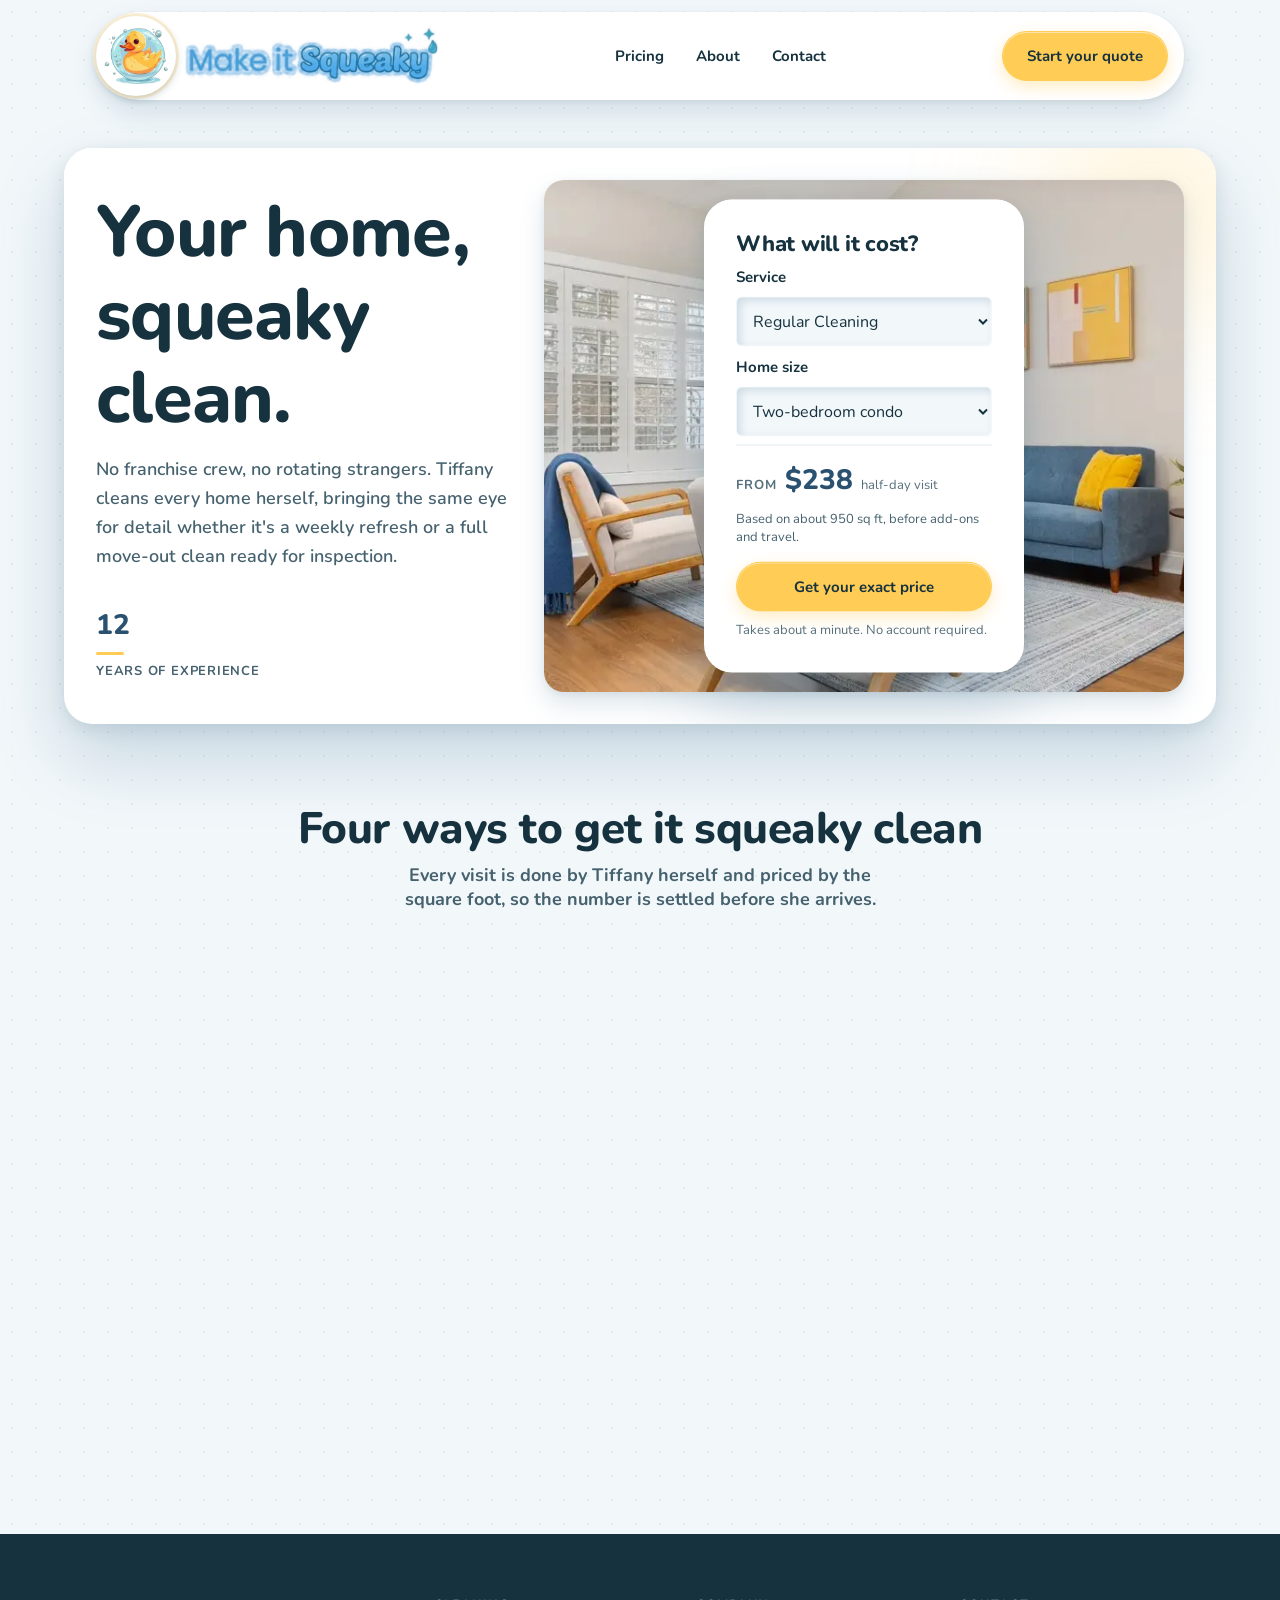
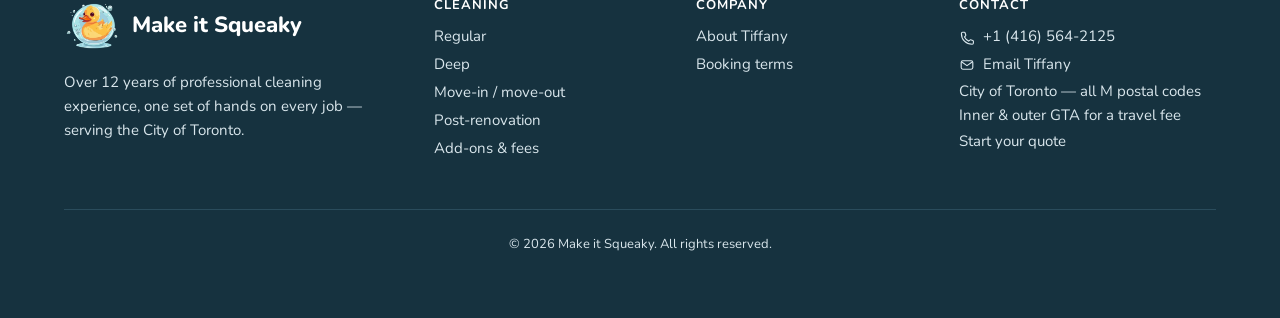
==== index.html @ 4c2d36bf "Publish site update" ====
<!DOCTYPE html>
<html lang="en">
<head>
  <meta charset="UTF-8">
  <meta name="viewport" content="width=device-width, initial-scale=1.0">
  <meta http-equiv="Content-Security-Policy" content="default-src 'none'; img-src 'self'; style-src 'self'; script-src 'self'; font-src 'self'; connect-src 'self'; form-action 'self'; base-uri 'none'">
  <meta name="referrer" content="strict-origin-when-cross-origin">
  <title>Make it Squeaky — Residential Cleaning in Toronto</title>
  <meta name="description" content="Residential cleaning in Toronto with the full rate card published. Tiffany cleans every home herself — regular, deep, move-in/move-out and post-renovation.">
  <link rel="canonical" href="https://makeitsqueaky.com/">
  <meta property="og:type" content="website">
  <meta property="og:site_name" content="Make it Squeaky">
  <meta property="og:title" content="Make it Squeaky — Residential Cleaning in Toronto">
  <meta property="og:description" content="Over a decade of professional cleaning experience. Tiffany cleans every home herself, across the City of Toronto — regular, deep, move-in/move-out, and post-renovation cleans.">
  <meta property="og:url" content="https://makeitsqueaky.com/">
  <meta property="og:image" content="https://makeitsqueaky.com/assets/img/hero.webp">
  <meta property="og:image:width" content="1600">
  <meta property="og:image:height" content="1067">
  <meta property="og:image:alt" content="A bright living room with a wooden armchair beside a shuttered window">
  <meta name="twitter:card" content="summary_large_image">
  <link rel="icon" href="assets/img/duck.webp" type="image/webp">
  <link rel="stylesheet" href="assets/css/site.css">
  <link rel="stylesheet" href="assets/css/mobile.css" media="screen and (max-width: 767px)">
  <!-- Structured data. Every price in here is a published figure and is held
       to the same rule as the visible copy: tests/copy-rules.test.js parses
       this block and fails the build if any number disagrees with
       data/pricing.json. Nothing appears here that the business cannot
       truthfully state — no street address, no opening hours, no ratings, no
       social profiles. An absent field is honest; an invented one is a lie in
       machine-readable form. -->
  <script type="application/ld+json">
  {
    "@context": "https://schema.org",
    "@graph": [
      {
        "@type": "LocalBusiness",
        "@id": "https://makeitsqueaky.com/#business",
        "name": "Make it Squeaky",
        "url": "https://makeitsqueaky.com/",
        "telephone": "+14165642125",
        "email": "tiffanypoerazoff10@gmail.com",
        "image": "https://makeitsqueaky.com/assets/img/hero.webp",
        "logo": "https://makeitsqueaky.com/assets/img/duck.webp",
        "description": "Residential cleaning in Toronto. Tiffany cleans every home herself — no crews, no subcontractors — with the full rate card published: regular, deep, move-in/move-out and post-renovation cleaning priced by square footage.",
        "founder": { "@type": "Person", "name": "Tiffany" },
        "numberOfEmployees": { "@type": "QuantitativeValue", "value": 1 },
        "slogan": "One set of hands on every job.",
        "areaServed": [
          {
            "@type": "City",
            "name": "Toronto",
            "containedInPlace": { "@type": "AdministrativeArea", "name": "Ontario" }
          },
          { "@type": "AdministrativeArea", "name": "Greater Toronto Area" }
        ],
        "currenciesAccepted": "CAD",
        "priceRange": "$180+",
        "makesOffer": [
          {
            "@type": "Offer",
            "itemOffered": { "@type": "Service", "name": "Regular Cleaning", "serviceType": "House cleaning" },
            "priceSpecification": { "@type": "UnitPriceSpecification", "price": 0.25, "priceCurrency": "CAD", "unitCode": "FTK", "unitText": "per square foot" }
          },
          {
            "@type": "Offer",
            "itemOffered": { "@type": "Service", "name": "Deep Cleaning", "serviceType": "House cleaning" },
            "priceSpecification": { "@type": "UnitPriceSpecification", "price": 0.40, "priceCurrency": "CAD", "unitCode": "FTK", "unitText": "per square foot" }
          },
          {
            "@type": "Offer",
            "itemOffered": { "@type": "Service", "name": "Move-In / Move-Out Cleaning", "serviceType": "House cleaning" },
            "priceSpecification": { "@type": "UnitPriceSpecification", "price": 0.65, "priceCurrency": "CAD", "unitCode": "FTK", "unitText": "per square foot" }
          },
          {
            "@type": "Offer",
            "itemOffered": { "@type": "Service", "name": "Post-Renovation Cleaning", "serviceType": "House cleaning" },
            "priceSpecification": { "@type": "UnitPriceSpecification", "price": 0.75, "priceCurrency": "CAD", "unitCode": "FTK", "unitText": "per square foot" }
          }
        ]
      },
      {
        "@type": "WebSite",
        "@id": "https://makeitsqueaky.com/#website",
        "url": "https://makeitsqueaky.com/",
        "name": "Make it Squeaky",
        "publisher": { "@id": "https://makeitsqueaky.com/#business" }
      }
    ]
  }
  </script>
</head>
<body>
  <a class="ms-skip-link" href="#main">Skip to content</a>

  <header class="ms-header">
    <div class="ms-header__inner">
      <a class="ms-logo" href="index.html" aria-label="Make it Squeaky — home">
        <span class="ms-logo__badge">
          <img
            class="ms-logo__mark"
            src="assets/img/duck.webp"
            srcset="assets/img/duck.webp 220w, assets/img/duck@2x.webp 440w"
            sizes="96px"
            width="220" height="220"
            alt="">
        </span>
        <img
          class="ms-logo__word"
          src="assets/img/wordmark.webp"
          srcset="assets/img/wordmark.webp 576w, assets/img/wordmark@2x.webp 1152w"
          sizes="220px"
          width="576" height="136"
          alt="Make it Squeaky">
      </a>

      <nav class="ms-nav" aria-label="Primary">
        <button type="button" class="ms-nav__summary" id="ms-nav-toggle" aria-expanded="false" aria-controls="ms-nav-list" aria-label="Menu">
          <svg width="18" height="14" viewBox="0 0 18 14" fill="none" aria-hidden="true">
            <path d="M1 1H17M1 7H17M1 13H17" stroke="currentColor" stroke-width="2" stroke-linecap="round"/>
          </svg>
          <span class="ms-nav__summary-label">Menu</span>
        </button>
        <ul class="ms-nav__list" id="ms-nav-list">
          <li><a href="pricing.html">Pricing</a></li>
          <li><a href="about.html">About</a></li>
          <li><a href="about.html#contact-heading">Contact</a></li>
        </ul>
      </nav>

      <a class="ms-btn ms-btn--accent ms-header__cta" href="quote.html">
        <span class="ms-header__cta-full">Start your quote</span>
        <span class="ms-header__cta-short">Get a price</span>
      </a>
    </div>
  </header>

  <main id="main">
    <section class="ms-hero" aria-labelledby="hero-heading">
      <div class="ms-container">
        <div class="ms-hero__inner">
          <div class="ms-hero__glow" aria-hidden="true"></div>
          <div class="ms-hero__copy">
            <h1 id="hero-heading" class="ms-hero__heading">Your home, squeaky clean.</h1>
            <p class="ms-hero__lead">
              No franchise crew, no rotating strangers. Tiffany cleans every home herself, bringing
              the same eye for detail whether it's a weekly refresh or a full move-out clean ready
              for inspection.
            </p>

            <div class="ms-stat ms-stat--start ms-hero__stat">
              <span class="ms-stat__num" data-years-since="2014">12</span>
              <span class="ms-stat__label">Years of experience</span>
            </div>
          </div>

          <div class="ms-hero__visual">
            <div class="ms-hero__media">
              <picture>
                <source media="(max-width: 63.9375em)" srcset="assets/img/hero-mobile.webp" width="820" height="547">
                <img
                  class="ms-hero__photo"
                  src="assets/img/hero.webp"
                  alt="A bright living room with a blue sofa, wooden chairs and a sunlit shuttered window"
                  width="1600" height="1067">
              </picture>
            </div>

            <!-- The eyebrow ("Step 1 of 3") and the lead ("we'll walk you
                 straight to a price") are both gone: the card answers the
                 question here rather than describing the journey to the
                 answer. What is left is two choices, the number they produce,
                 and the way to firm it up. -->
            <form class="ms-quote-start" id="quote-start" action="quote.html" method="get" aria-labelledby="quote-start-heading">
              <h2 id="quote-start-heading" class="ms-quote-start__heading">What will it cost?</h2>

              <div class="ms-field">
                <label for="quote-service">Service</label>
                <select id="quote-service" name="service">
                  <option value="regular" selected>Regular Cleaning</option>
                  <option value="deep">Deep Cleaning</option>
                  <option value="moveInOut">Move-In / Move-Out Cleaning</option>
                  <option value="postReno">Post-Renovation Cleaning</option>
                </select>
              </div>

              <div class="ms-field">
                <label for="quote-size">Home size</label>
                <!-- Values are the estimator's own inputs — home type, bedrooms,
                     bathrooms — not square footages typed in here by hand. The
                     sq ft each one implies is derived from data/pricing.json at
                     runtime, so this shortlist cannot quietly disagree with the
                     calculator the button leads to. -->
                <select id="quote-size" name="size">
                  <option value="condo|1|1">One-bedroom condo</option>
                  <option value="condo|2|1" selected>Two-bedroom condo</option>
                  <option value="condo|3|2">Three-bedroom condo</option>
                  <option value="townhouse|3|2">Three-bedroom townhouse</option>
                  <option value="house|3|2">Three-bedroom house</option>
                  <option value="house|4|3">Four-bedroom house</option>
                </select>
              </div>

              <!-- Ships hidden and EMPTY. A price written into the HTML would be
                   correct until the next rate change and wrong silently after
                   it; the only number this card ever shows is one the engine
                   just produced. With JavaScript off the card stays what it has
                   always been — two choices and a button to the calculator. -->
              <div class="ms-quote-start__result" id="quote-start-result" role="status" aria-live="polite" hidden>
                <p class="ms-quote-start__readout">
                  <span class="ms-quote-start__from">From</span>
                  <span class="ms-quote-start__amount" id="quote-start-amount"></span>
                  <span class="ms-quote-start__unit" id="quote-start-unit"></span>
                </p>
                <p class="ms-quote-start__basis" id="quote-start-basis"></p>
              </div>

              <button type="submit" class="ms-btn ms-btn--accent ms-btn--block ms-quote-start__submit">
                Get your exact price
              </button>
              <p class="ms-quote-start__note">Takes about a minute. No account required.</p>
            </form>
          </div>
        </div>
      </div>
    </section>

    <section class="ms-services" id="services" aria-labelledby="services-heading">
      <div class="ms-container">
        <div class="ms-section__head">
          <h2 id="services-heading" class="ms-section-heading">Four ways to get it squeaky clean</h2>
          <p class="ms-section-lead">Every visit is done by Tiffany herself and priced by the square foot, so the number is settled before she arrives.</p>
        </div>

        <div class="ms-service-grid">
          <a class="ms-service-tile" href="pricing.html#regular-heading">
            <p class="ms-card__price"><span class="ms-card__price-amt">$0.25</span><span class="ms-card__price-unit">/ sq ft</span></p>
            <h3 class="ms-card__title">Regular Cleaning</h3>
            <p class="ms-card__desc">Upkeep for a home that is already in good order.</p>
            <ul class="ms-check-list ms-service-tile__list">
              <li><svg viewBox="0 0 20 20" fill="none" aria-hidden="true"><path d="M4 10.5 8 14.5 16 6" stroke="currentColor" stroke-width="2" stroke-linecap="round" stroke-linejoin="round"/></svg>Dusting, vacuuming, floors</li>
              <li><svg viewBox="0 0 20 20" fill="none" aria-hidden="true"><path d="M4 10.5 8 14.5 16 6" stroke="currentColor" stroke-width="2" stroke-linecap="round" stroke-linejoin="round"/></svg>Kitchen counters and appliance fronts</li>
              <li><svg viewBox="0 0 20 20" fill="none" aria-hidden="true"><path d="M4 10.5 8 14.5 16 6" stroke="currentColor" stroke-width="2" stroke-linecap="round" stroke-linejoin="round"/></svg>Bathrooms cleaned and sanitised</li>
              <li><svg viewBox="0 0 20 20" fill="none" aria-hidden="true"><path d="M4 10.5 8 14.5 16 6" stroke="currentColor" stroke-width="2" stroke-linecap="round" stroke-linejoin="round"/></svg>Baseboards, bins, high-touch points</li>
            </ul>
            <span class="ms-service-tile__more">What's included</span>
          </a>

          <a class="ms-service-tile" href="pricing.html#deep-heading">
            <p class="ms-card__price"><span class="ms-card__price-amt">$0.40</span><span class="ms-card__price-unit">/ sq ft</span></p>
            <h3 class="ms-card__title">Deep Cleaning</h3>
            <p class="ms-card__desc">For a home that has not had a professional clean in a while.</p>
            <ul class="ms-check-list ms-service-tile__list">
              <li><svg viewBox="0 0 20 20" fill="none" aria-hidden="true"><path d="M4 10.5 8 14.5 16 6" stroke="currentColor" stroke-width="2" stroke-linecap="round" stroke-linejoin="round"/></svg>Everything in a regular visit</li>
              <li><svg viewBox="0 0 20 20" fill="none" aria-hidden="true"><path d="M4 10.5 8 14.5 16 6" stroke="currentColor" stroke-width="2" stroke-linecap="round" stroke-linejoin="round"/></svg>Soap scum and hard-water buildup</li>
              <li><svg viewBox="0 0 20 20" fill="none" aria-hidden="true"><path d="M4 10.5 8 14.5 16 6" stroke="currentColor" stroke-width="2" stroke-linecap="round" stroke-linejoin="round"/></svg>Cabinet fronts, doors, frames, trim</li>
              <li><svg viewBox="0 0 20 20" fill="none" aria-hidden="true"><path d="M4 10.5 8 14.5 16 6" stroke="currentColor" stroke-width="2" stroke-linecap="round" stroke-linejoin="round"/></svg>Corners and hard-to-reach spots</li>
            </ul>
            <span class="ms-service-tile__more">What's included</span>
          </a>

          <a class="ms-service-tile" href="pricing.html#moveinout-heading">
            <p class="ms-card__price"><span class="ms-card__price-amt">$0.65</span><span class="ms-card__price-unit">/ sq ft</span></p>
            <h3 class="ms-card__title">Move-In / Move-Out Cleaning</h3>
            <p class="ms-card__desc">For an empty place that has to pass inspection.</p>
            <ul class="ms-check-list ms-service-tile__list">
              <li><svg viewBox="0 0 20 20" fill="none" aria-hidden="true"><path d="M4 10.5 8 14.5 16 6" stroke="currentColor" stroke-width="2" stroke-linecap="round" stroke-linejoin="round"/></svg>Everything in a deep clean</li>
              <li><svg viewBox="0 0 20 20" fill="none" aria-hidden="true"><path d="M4 10.5 8 14.5 16 6" stroke="currentColor" stroke-width="2" stroke-linecap="round" stroke-linejoin="round"/></svg>Inside closets, shelves, storage</li>
              <li><svg viewBox="0 0 20 20" fill="none" aria-hidden="true"><path d="M4 10.5 8 14.5 16 6" stroke="currentColor" stroke-width="2" stroke-linecap="round" stroke-linejoin="round"/></svg>Window sills, tracks, light switches</li>
              <li><svg viewBox="0 0 20 20" fill="none" aria-hidden="true"><path d="M4 10.5 8 14.5 16 6" stroke="currentColor" stroke-width="2" stroke-linecap="round" stroke-linejoin="round"/></svg>Final walk-through and touches</li>
            </ul>
            <span class="ms-service-tile__more">What's included</span>
          </a>

          <a class="ms-service-tile" href="pricing.html#postreno-heading">
            <p class="ms-card__price"><span class="ms-card__price-amt">$0.75</span><span class="ms-card__price-unit">/ sq ft</span></p>
            <h3 class="ms-card__title">Post-Renovation Cleaning</h3>
            <p class="ms-card__desc">For the fine dust left behind once the trades have gone.</p>
            <ul class="ms-check-list ms-service-tile__list">
              <li><svg viewBox="0 0 20 20" fill="none" aria-hidden="true"><path d="M4 10.5 8 14.5 16 6" stroke="currentColor" stroke-width="2" stroke-linecap="round" stroke-linejoin="round"/></svg>Walls, trim, doors and frames</li>
              <li><svg viewBox="0 0 20 20" fill="none" aria-hidden="true"><path d="M4 10.5 8 14.5 16 6" stroke="currentColor" stroke-width="2" stroke-linecap="round" stroke-linejoin="round"/></svg>Cabinets and countertops</li>
              <li><svg viewBox="0 0 20 20" fill="none" aria-hidden="true"><path d="M4 10.5 8 14.5 16 6" stroke="currentColor" stroke-width="2" stroke-linecap="round" stroke-linejoin="round"/></svg>Sills, tracks, full vacuum and mop</li>
              <li><svg viewBox="0 0 20 20" fill="none" aria-hidden="true"><path d="M4 10.5 8 14.5 16 6" stroke="currentColor" stroke-width="2" stroke-linecap="round" stroke-linejoin="round"/></svg>Final detail pass</li>
            </ul>
            <span class="ms-service-tile__more">What's included</span>
          </a>
        </div>

        <!-- These two facts are the ones that change a price before anything
             else does, so they stay on the page. Everything else about money
             now lives in one place instead of being sprinkled across pages —
             hence the link rather than a third paragraph of fine print. -->
        <p class="ms-services__note">Minimum job $180 · No travel fee within Toronto · <a href="pricing.html#fees-heading">See add-ons and travel fees</a></p>
      </div>
    </section>
  </main>

  <footer class="ms-footer">
    <div class="ms-container">
      <div class="ms-footer__grid">
        <div class="ms-footer__col ms-footer__col--brand">
          <div class="ms-footer__brand">
            <img src="assets/img/duck.webp" srcset="assets/img/duck.webp 220w, assets/img/duck@2x.webp 440w" sizes="56px" width="220" height="220" alt="">
            <span class="ms-footer__wordmark-text">Make it Squeaky</span>
          </div>
          <p class="ms-footer__tagline">
            Over <span data-years-since="2014">12</span> years of professional cleaning experience, one set of hands on every job —
            serving the City of Toronto.
          </p>
        </div>

        <div class="ms-footer__col">
          <h2>Cleaning</h2>
          <ul>
            <li><a href="pricing.html#regular-heading">Regular</a></li>
            <li><a href="pricing.html#deep-heading">Deep</a></li>
            <li><a href="pricing.html#moveinout-heading">Move-in / move-out</a></li>
            <li><a href="pricing.html#postreno-heading">Post-renovation</a></li>
            <li><a href="pricing.html#fees-heading">Add-ons &amp; fees</a></li>
          </ul>
        </div>

        <div class="ms-footer__col">
          <h2>Company</h2>
          <ul>
            <li><a href="about.html">About Tiffany</a></li>
            <li><a href="pricing.html#terms-heading">Booking terms</a></li>
          </ul>
        </div>

        <div class="ms-footer__col" id="service-area">
          <h2>Contact</h2>
          <ul>
            <li class="ms-footer__icon-row">
              <svg viewBox="0 0 20 20" fill="none" aria-hidden="true"><path d="M3 5.5C3 4.67 3.67 4 4.5 4h2.06c.46 0 .87.3 1.01.74l.9 2.72a1.08 1.08 0 0 1-.28 1.1L6.9 9.9a12 12 0 0 0 5.2 5.2l1.34-1.29a1.08 1.08 0 0 1 1.1-.28l2.72.9c.44.14.74.55.74 1.01v2.06c0 .83-.67 1.5-1.5 1.5C8.6 19 3 13.4 3 5.5Z" stroke="currentColor" stroke-width="1.4" stroke-linejoin="round"/></svg>
              <a href="tel:+14165642125">+1 (416) 564-2125</a>
            </li>
            <li class="ms-footer__icon-row">
              <svg viewBox="0 0 20 20" fill="none" aria-hidden="true"><rect x="2.75" y="4.75" width="14.5" height="10.5" rx="2" stroke="currentColor" stroke-width="1.4"/><path d="m3.5 6.25 6.5 4.5 6.5-4.5" stroke="currentColor" stroke-width="1.4" stroke-linecap="round" stroke-linejoin="round"/></svg>
              <a href="mailto:tiffanypoerazoff10@gmail.com">Email Tiffany</a>
            </li>
            <li>City of Toronto — all M postal codes</li>
            <li>Inner &amp; outer GTA for a travel fee</li>
            <li><a href="quote.html">Start your quote</a></li>
          </ul>
        </div>
      </div>

      <div class="ms-footer__bottom">
        <span>© 2026 Make it Squeaky. All rights reserved.</span>
      </div>
    </div>
  </footer>

  <script type="module" src="assets/js/ui.js"></script>
  <!-- Home page only — the price preview in the hero. ui.js stays site chrome. -->
  <script type="module" src="assets/js/home-estimate.js"></script>
</body>
</html>
---- assets/css/site.css ----
/* ==========================================================================
   Make it Squeaky — design tokens + site shell (header, hero, carousel, footer)
   Zero dependencies. Plain CSS custom properties, prefixed --ms-.

   Structure/interaction ported from callrabbit-website/callrabbit-v2.html
   (tactile-raised/sunken lighting model, floating pill nav, hero-as-raised-
   panel, 3D card carousel, horizontal-scroll-mask) — colour taken from
   NONE of it. Palette below is sampled from Tiffany's own brand artwork,
   see .superpowers/sdd/2026-08-07-make-it-squeaky-phase-1/DESIGN-DIRECTION.md.
   ========================================================================== */

/* -------------------------------------------------------------------------
   Nunito — vendored, not linked.

   Self-hosted from assets/fonts/. Nothing here contacts fonts.googleapis.com
   or fonts.gstatic.com at runtime: no request to Google means no IP address,
   no Referer and no user-agent handed to a third party on every page view,
   and the site keeps its zero-external-requests property (it still works
   offline). One file covers the whole weight axis because Nunito ships as a
   variable font — 39KB for 200 through 1000, against roughly 4x that for
   four static cuts.

   Latin subset ONLY. Google serves about nine subsets per family; for an
   English-language Toronto site the Cyrillic, Greek and Vietnamese cuts are
   bytes the visitor downloads and never renders a glyph from. The
   unicode-range below is Google's own latin range, kept verbatim so that
   anything outside it falls back to system-ui rather than rendering tofu.
   ------------------------------------------------------------------------- */
@font-face {
  font-family: 'Nunito';
  font-style: normal;
  font-weight: 200 1000;
  /* swap, not block: text is readable in the fallback immediately and
     re-renders when the font lands. A cleaner's phone number should never be
     invisible because a font is slow. */
  font-display: swap;
  src: url('../fonts/nunito-latin-var.woff2') format('woff2');
  unicode-range: U+0000-00FF, U+0131, U+0152-0153, U+02BB-02BC, U+02C6, U+02DA, U+02DC, U+0304, U+0308, U+0329, U+2000-206F, U+20AC, U+2122, U+2191, U+2193, U+2212, U+2215, U+FEFF, U+FFFD;
}

/* -------------------------------------------------------------------------
   Tokens
   ------------------------------------------------------------------------- */
:root {
  /* Color — sampled from assets/img/duck@2x.webp and the wordmark source.
     Gold is the ONLY accent (one click-colour, not two competing ones).
     Blue is structural/typographic, never a second CTA colour. */
  --ms-color-gold: #FFCC56;         /* duck body — the one accent, background only */
  --ms-color-gold-hover: #F0BB3A;   /* pressed/hover gold, still 6.45:1 vs ink */
  --ms-color-gold-tint: #FFF3D6;    /* faint gold wash for badges/number chips */
  --ms-color-gold-ink: #16323F;     /* text ON gold — never white on gold */

  --ms-color-blue: #3C6F92;         /* wordmark blue — 5.41:1 on white */
  --ms-color-blue-dark: #2A5170;    /* 8.37:1 on white — link/heading hover */
  --ms-color-cyan: #8FD8F5;         /* wordmark cyan — DECORATIVE ONLY, 1.58:1, never text */
  --ms-color-bubble: #8AADB3;       /* duck's bubble — decorative only */

  --ms-color-surface: #FFFFFF;      /* cards, nav pill, hero panel */
  --ms-color-surface-base: #F2F7FA; /* page background */

  --ms-color-ink: #16323F;          /* body text — 13.44:1 on white */
  --ms-color-ink-soft: #46626F;     /* secondary text — 6.49:1 on white */
  /* Was #7C97A3, which measured 3.08:1 on white — a WCAG AA failure, and it
     was carrying the "/ sq ft" beside every rate on three pages, the quote
     form's reassurance line, and the photo placeholder. The old comment
     called it "decorative-adjacent, not body copy" while all five of its
     uses were text, so the value was wrong for the role rather than the role
     being wrong. Darkened until it clears AA on BOTH surfaces it actually
     lands on: 5.31:1 on white, 4.92:1 on the page background. */
  --ms-color-ink-faint: #566F7C;    /* tertiary/meta text — AA on white and on surface-base */

  --ms-color-border: #E1EAEF;
  --ms-color-border-strong: #C9D9E1;

  /* Footer / dark surface — Ink itself doubles as the dark surface, so the
     footer's dark tone matches the body-text ink exactly rather than being
     a fourth unrelated colour. Wordmark image is NEVER placed here (residual
     halo, light-surfaces-only) — duck mark + live text instead. */
  --ms-color-footer-bg: #16323F;
  --ms-color-footer-ink: #FFFFFF;       /* 13.44:1 on footer-bg */
  --ms-color-footer-ink-soft: #D9E6EC;  /* 10.55:1 on footer-bg */
  --ms-color-footer-border: #2A4C5C;

  --ms-color-focus: var(--ms-color-blue-dark);

  /* Type — rounded/humanist warmth, not Inter, not a serif. Graceful-
     enhancement stack: if the visitor has a rounded system font installed
     it's used, otherwise it falls straight through to system-ui. No font
     files are fetched — nothing to vendor, nothing to leak to a CDN. */
  /* One family for both roles. The design was always drawn against a rounded
     humanist face — the old stack just hoped the visitor happened to have
     one installed and fell through to system-ui (Segoe UI on Windows,
     Roboto on Android) when they did not, which is why small copy looked
     thin and generic on most machines. Nunito is vendored above, so every
     visitor now gets the face the design assumes. */
  --ms-font-display: 'Nunito', 'SF Pro Rounded', 'Segoe UI Rounded', system-ui,
    -apple-system, 'Segoe UI', Roboto, sans-serif;
  --ms-font-body: 'Nunito', system-ui, -apple-system, 'Segoe UI', Roboto, 'Helvetica Neue', Arial, sans-serif;

  --ms-text-xs: 0.8125rem;   /* 13px */
  --ms-text-sm: 0.9375rem;   /* 15px */
  --ms-text-base: 1rem;      /* 16px */
  --ms-text-md: 1.125rem;    /* 18px */
  --ms-text-lg: 1.375rem;    /* 22px */
  --ms-text-xl: 1.75rem;     /* 28px */
  --ms-text-2xl: clamp(2.25rem, 1.95rem + 1.2vw, 2.75rem); /* section heading, 36–44px */
  --ms-text-3xl: clamp(2.5rem, 2.05rem + 1.9vw, 3.5rem); /* section-scale headings, 40–56px */
  --ms-text-4xl: clamp(2.75rem, 2.15rem + 3vw, 4.5rem); /* hero headline only — short copy needs to command the panel, 44–72px */

  --ms-leading-tight: 1.15;
  --ms-leading-snug: 1.35;
  --ms-leading-normal: 1.6;

  /* Spacing — 4px base scale */
  --ms-space-1: 0.25rem;
  --ms-space-2: 0.5rem;
  --ms-space-3: 0.75rem;
  --ms-space-4: 1rem;
  --ms-space-5: 1.5rem;
  --ms-space-6: 2rem;
  --ms-space-7: 3rem;
  --ms-space-8: 4rem;
  --ms-space-9: 6rem;

  /* Vertical rhythm — ONE scale, named by relationship instead of raw size,
     so the site says on paper what it should say on screen: related things
     sit closer together than unrelated things. Every value below is an
     alias onto the --ms-space-* scale (no new numbers) — section rules
     reference these names instead of picking a --ms-space-N ad hoc, so the
     relationship is legible at the call site and audit-able in one place. */
  --ms-rhythm-micro: var(--ms-space-2);   /* inside one component — icon to its label */
  --ms-rhythm-tight: var(--ms-space-4);   /* directly related lines — heading to its lead */
  --ms-rhythm-related: var(--ms-space-6); /* a section head to the content it introduces */
  --ms-rhythm-open: var(--ms-space-6);    /* hero panel to the first section — still one "opening", not a new topic */
  --ms-rhythm-section: var(--ms-space-8); /* one page section to the next — a genuinely new topic */

  /* Radius */
  --ms-radius-sm: 0.375rem;
  --ms-radius-md: 0.75rem;
  --ms-radius-lg: 1.25rem;
  --ms-radius-xl: 1.75rem;
  --ms-radius-pill: 999px;

  /* Tactile lighting model — Call Rabbit's raised/sunken system, inverted
     for a light palette: raised = white surface + soft blue-tinted drop
     shadow + a bright inner top edge (simulates light catching the top of
     a lifted card). Sunken = soft inset shadow into the page's base blue-grey. */
  --ms-shadow-raised-sm: 0 12px 26px rgba(60, 111, 146, 0.18), 0 2px 6px rgba(22, 50, 63, 0.07), inset 0 1px 0 rgba(255, 255, 255, 0.95);
  --ms-shadow-raised-md: 0 22px 44px rgba(60, 111, 146, 0.22), 0 4px 12px rgba(22, 50, 63, 0.09), inset 0 1px 0 rgba(255, 255, 255, 0.95);
  --ms-shadow-raised-lg: 0 34px 70px rgba(60, 111, 146, 0.24), 0 6px 18px rgba(22, 50, 63, 0.1), inset 0 1px 0 rgba(255, 255, 255, 0.95);
  --ms-shadow-sunken: inset 3px 3px 9px rgba(60, 111, 146, 0.2), inset -1px -1px 0 rgba(255, 255, 255, 0.75);

  /* Motion — calm cubic-bezier, no bounce/overshoot */
  --ms-ease: cubic-bezier(0.4, 0, 0.2, 1);
  /* A second curve, because one curve was doing two different jobs.
     --ms-ease above is symmetric (ease-in-out) and correct for the 150-220ms
     state changes it was written for: a hover starts and ends under the
     pointer, so easing in at both ends feels right.
     An arrival is not a state change. Something settling onto the page should
     be moving fastest at the moment it appears and decelerate into place; the
     symmetric curve instead spends the first ~150ms of a 620ms reveal barely
     moving, which reads as hesitation and makes the whole animation feel
     slower than it is. This is an exponential ease-out — nearly all the
     distance is covered early, then it eases to a long, soft stop. */
  --ms-ease-entrance: cubic-bezier(0.16, 1, 0.3, 1);
  --ms-duration-fast: 150ms;
  --ms-duration-base: 220ms;

  --ms-container-width: 75rem; /* 1200px */
}

@media (prefers-reduced-motion: reduce) {
  :root {
    --ms-duration-fast: 0ms;
    --ms-duration-base: 0ms;
  }
}

/* -------------------------------------------------------------------------
   Browser surfaces.

   The parts nobody draws still carry the design. Text selection, the caret,
   the scrollbar, underline offsets and the numerals in a price column all
   ship with browser defaults that belong to no design system — a Windows
   visitor was getting a stock #0078D7 selection highlight across a gold and
   blue-grey page. Theming them is the cheapest signal that a page was built
   rather than assembled, and it is the pass that gets skipped.
   ------------------------------------------------------------------------- */

/* Selection: gold tint with ink on top, not the OS blue. Two rules, not one
   with a comma — a selector list containing an unsupported pseudo-element is
   dropped whole by some engines, taking the supported half with it. */
::selection { background: var(--ms-color-gold); color: var(--ms-color-gold-ink); }
::-moz-selection { background: var(--ms-color-gold); color: var(--ms-color-gold-ink); }

/* Tells the UA to render form controls, scrollbars and the caret against a
   light palette. Without it a visitor in OS dark mode can get dark-chrome
   select menus and spinners inside white cards. */
:root { color-scheme: light; }

html {
  /* Standard property first, WebKit fallback below for older Safari. */
  scrollbar-color: var(--ms-color-border-strong) var(--ms-color-surface-base);
  scrollbar-width: thin;
}
::-webkit-scrollbar { width: 12px; height: 12px; }
::-webkit-scrollbar-track { background: var(--ms-color-surface-base); }
::-webkit-scrollbar-thumb {
  background: var(--ms-color-border-strong);
  border-radius: var(--ms-radius-pill);
  /* Inset the thumb with a track-coloured border so it reads as a lozenge
     rather than a full-bleed bar. */
  border: 3px solid var(--ms-color-surface-base);
}
::-webkit-scrollbar-thumb:hover { background: var(--ms-color-ink-faint); }

/* The caret is brand-coloured everywhere text is entered. */
input, textarea, select { caret-color: var(--ms-color-blue-dark); }

/* Underlines sit off the baseline instead of striking through descenders. */
a { text-underline-offset: 0.18em; text-decoration-thickness: 0.08em; }

/* Prices and money columns align digit-over-digit. Nunito's default figures
   are proportional, so "$0.25" and "$0.40" were sitting at different widths
   in a four-card row and in the quote table. */
.ms-card__price, .ms-table td, .ms-quote-total-row, .ms-addon-row__price, .ms-stat__num,
.ms-quote-start__amount {
  font-variant-numeric: tabular-nums;
  font-feature-settings: 'tnum' 1;
}

*, *::before, *::after { box-sizing: border-box; }
html {
  -webkit-text-size-adjust: 100%;
  scroll-behavior: smooth;
  /* Was added to contain the 3D carousel's deliberate horizontal bleed. That
     carousel is gone (see assets/js/ui.js), so the comment that used to sit
     here described a component the site no longer has.

     Kept anyway, as a guard rather than a fix: measured across all eight
     pages on both engines it now changes nothing (0px of horizontal overflow
     with it, without it, and with overflow-x:clip), so it costs nothing and
     still catches the next element that decides to be wider than the page.
     If it ever needs to do real work again, prefer `clip` — `hidden` makes
     the element a scroll container, which is how a page acquires a second
     scrolling box and breaks position:sticky inside it. */
  overflow-x: hidden;
}

body {
  margin: 0;
  /* NOT overflow-x:hidden here (the html rule above already clips the
     carousel bleed at the document level) — setting it on BOTH html and
     body turns body into a second, non-viewport scroll container, and any
     `position: sticky` descendant (the quote-page estimate card) computes
     its stuck offset against that inner container instead of the real
     viewport, so it silently never sticks. One clipping ancestor is enough;
     two breaks sticky. */
  font-family: var(--ms-font-body);
  font-size: var(--ms-text-base);
  line-height: var(--ms-leading-normal);
  color: var(--ms-color-ink);
  background-color: var(--ms-color-surface-base);
  /* dot-grid texture — dark-on-light inversion of Call Rabbit's
     rgba(255,255,255,.03) at 24px; kept very low opacity so it reads as
     paper texture, never as clutter under the raised white surfaces. */
  background-image: radial-gradient(circle, rgba(22, 50, 63, 0.06) 1px, transparent 1px);
  background-size: 24px 24px;
  /* Clears the fixed floating pill nav. The duck badge is the tallest thing
     in that pill at every breakpoint from 40em up, so this offset has to
     track the badge size, not a fixed guess — see the steps below, which
     were derived as (top offset 12px + badge + 2x pill padding + a real
     gap), not picked by eye. Get this wrong and the first heading on every
     page slides under the nav. */
  padding-top: 6rem;
  /* Sticky footer. On a short page (404, contact) the document ended before
     the viewport did, leaving a band of page background BELOW the dark
     footer — which reads as the footer having floated loose rather than
     ended the page. The only in-flow children of <body> are <main> and
     <footer>: the skip link and the header are position:fixed, and <script>
     is display:none, so none of them become flex items. box-sizing is
     border-box globally (line 129), so min-height includes the padding-top
     above rather than adding a scrollbar's worth of overflow to it. */
  min-height: 100vh;
  display: flex;
  flex-direction: column;
}

main { flex: 1 0 auto; }
.ms-footer { flex: none; }

img { max-width: 100%; display: block; }

h1, h2, h3 {
  font-family: var(--ms-font-display);
  line-height: var(--ms-leading-tight);
  margin: 0;
  font-weight: 800;
  letter-spacing: -0.01em;
}

p { margin: 0; }

a { color: var(--ms-color-blue); }
a:hover { color: var(--ms-color-blue-dark); }

ul { margin: 0; padding: 0; list-style: none; }

button { font: inherit; }

:focus-visible {
  outline: 3px solid var(--ms-color-focus);
  outline-offset: 2px;
  border-radius: var(--ms-radius-sm);
}

.ms-skip-link {
  position: fixed;
  left: var(--ms-space-3);
  top: -3rem;
  background: var(--ms-color-ink);
  color: #fff;
  padding: var(--ms-space-2) var(--ms-space-4);
  border-radius: var(--ms-radius-sm);
  z-index: 200;
  transition: top var(--ms-duration-fast) var(--ms-ease);
}
.ms-skip-link:focus { top: var(--ms-space-3); }

/* Available to assistive technology, invisible on screen. Used for the
   debounced price announcement on the quote page. */
.ms-visually-hidden {
  position: absolute;
  width: 1px;
  height: 1px;
  margin: -1px;
  padding: 0;
  overflow: hidden;
  clip: rect(0 0 0 0);
  clip-path: inset(50%);
  white-space: nowrap;
  border: 0;
}

.ms-container {
  width: 100%;
  max-width: var(--ms-container-width);
  margin-inline: auto;
  padding-inline: var(--ms-space-5);
}

.ms-section-heading {
  font-size: var(--ms-text-2xl);
  text-align: center;
  color: var(--ms-color-ink);
  margin-bottom: var(--ms-space-2);
  /* Even line lengths instead of a long first line and one orphaned word.
     Only the hero heading had this; every other heading was left to the
     browser's greedy line-breaker. Degrades to normal wrapping where
     unsupported, so there is nothing to guard. */
  text-wrap: balance;
}

/* The same fix, one level down. That earlier pass balanced every HEADING and
   stopped there, so the leads directly beneath them kept producing the exact
   orphan it was written to remove — the About lead ended on "job." alone and
   the Pricing lead on "furnishings." alone, both centred under a balanced
   title, which is where a single trailing word is most obvious.

   Two values, chosen per role rather than applied blanket:

   `balance` equalises line lengths across the whole block, which is right for
   a short centred lead of one to three lines and is what the headings use.
   Browsers stop applying it past a handful of lines, so it is wasted on
   anything longer.

   `pretty` leaves the line-breaking alone and only protects the LAST line,
   which is what longer left-aligned body copy actually needs — balancing a
   four-line paragraph fights the ragged edge instead of fixing the widow. */
.ms-page-head__lead,
.ms-section-lead,
.ms-cta-band__lead {
  text-wrap: balance;
}

.ms-hero__lead,
.ms-service-panel__lead {
  text-wrap: pretty;
}

/* Weight 600, not 400. Nunito's regular is a light-feeling face at 18px and
   the client's note was that this line reads weak — it is the sentence that
   explains the section directly under a very heavy 800 heading, so at 400 it
   was falling into the gap between "heading" and "body" instead of sitting
   confidently between them. Ink-soft is kept: darkening it as well would
   make it compete with the heading rather than support it. */
.ms-section-lead {
  text-align: center;
  color: var(--ms-color-ink-soft);
  max-width: 34rem;
  margin-inline: auto;
  font-size: var(--ms-text-md);
  font-weight: 700;
  line-height: var(--ms-leading-snug);
}

/* -------------------------------------------------------------------------
   Buttons — gold is the ONLY accent/click colour on the whole site
   ------------------------------------------------------------------------- */
.ms-btn {
  display: inline-flex;
  align-items: center;
  justify-content: center;
  gap: var(--ms-space-2);
  font-family: var(--ms-font-body);
  font-size: var(--ms-text-sm);
  font-weight: 700;
  text-decoration: none;
  cursor: pointer;
  border: 1px solid transparent;
  border-radius: var(--ms-radius-pill);
  padding: var(--ms-space-3) var(--ms-space-5);
  transition: background-color var(--ms-duration-base) var(--ms-ease),
              box-shadow var(--ms-duration-base) var(--ms-ease),
              transform var(--ms-duration-base) var(--ms-ease);
  min-height: 44px;
}

.ms-btn--accent {
  background: var(--ms-color-gold);
  color: var(--ms-color-gold-ink); /* dark text on gold — WCAG AA, never white on gold */
  box-shadow: 0 6px 16px rgba(255, 204, 86, 0.35), inset 0 1px 0 rgba(255, 255, 255, 0.5);
}
.ms-btn--accent:hover { background: var(--ms-color-gold-hover); transform: translateY(-1px); }
.ms-btn--accent:active { transform: translateY(0); }

.ms-btn--ghost {
  background: transparent;
  color: var(--ms-color-ink);
  border-color: var(--ms-color-border-strong);
}
.ms-btn--ghost:hover { border-color: var(--ms-color-blue); color: var(--ms-color-blue-dark); }

.ms-btn--block { width: 100%; }

/* -------------------------------------------------------------------------
   Header — floating pill nav (raised, not a flat full-width bar)
   ------------------------------------------------------------------------- */
.ms-header {
  position: fixed;
  top: var(--ms-space-3);
  left: 0;
  right: 0;
  z-index: 50;
  display: flex;
  justify-content: center;
  padding-inline: var(--ms-space-3);
  pointer-events: none; /* only the pill itself is interactive */
}

.ms-header__inner {
  pointer-events: auto;
  width: 100%;
  max-width: 68rem;
  background: var(--ms-color-surface);
  border-radius: var(--ms-radius-pill);
  box-shadow: var(--ms-shadow-raised-sm);
  display: grid;
  /* minmax(0, 1fr) on the nav column — a bare `1fr` still carries the
     grid default min-width:auto floor, and so did `auto` on the logo
     column here before .ms-logo/.ms-logo__badge/.ms-logo__word picked up
     flex: none below. Two different bugs, same family: an auto/1fr grid
     track silently shrinks a child below its content's natural size
     instead of visibly overflowing, and depending on what the child is
     that reads as either a squished image or an overlapping sibling. */
  grid-template-columns: auto minmax(0, 1fr) auto;
  align-items: center;
  gap: var(--ms-space-1);
  padding: var(--ms-space-2) var(--ms-space-2);
}

@media (min-width: 22.5em) {
  .ms-header__inner { gap: var(--ms-space-2); padding: var(--ms-space-2) var(--ms-space-3); }
}

@media (min-width: 48em) {
  /* No jump at the old 26.5625em step on purpose — .ms-nav__summary-label
     used to appear there (real "Menu" text next to the hamburger), which
     together with a padding bump ate ~40px right when the wordmark also
     wanted more room, and the two collided from ~425px clear through
     ~600px. The label is icon-only now (aria-label carries "Menu" for
     assistive tech) for the whole width range the hamburger is visible,
     so chrome only grows once there's real headroom, at tablet. */
  .ms-header__inner { gap: var(--ms-space-3); padding: var(--ms-space-2) var(--ms-space-4); }
}

/* Vertical padding drops to space-1 at desktop. The badge, not the padding,
   sets the pill's height at this size, so 8px top and bottom was pure slack
   around an already-large mark — the "less whitespace" half of the client's
   note. Horizontal padding stays: that is the gap to the pill's rounded end,
   which still needs to breathe. */
@media (min-width: 64em) {
  .ms-header__inner { gap: var(--ms-space-4); padding: var(--ms-space-1) var(--ms-space-4); }
}

.ms-logo {
  display: inline-flex;
  align-items: center;
  gap: var(--ms-space-1);
  text-decoration: none;
  border-radius: var(--ms-radius-md);
  /* The grid column above sizes itself from this item's min-content
     contribution. Flex children of THIS row (badge, wordmark) get
     flex-shrink: 0 below so that contribution is always their real
     rendered size — never zero, the way `img { max-width: 100% }` alone
     would report it. That's what stops the grid from silently squeezing
     the lockup instead of sizing the column to fit it: any remaining
     shortfall shows up as a real, visible constraint to fix at a
     breakpoint (the media queries below), not a silent non-uniform
     squish on the wordmark or an overlap with the nav toggle. */
  flex: none;
}

@media (min-width: 26.5625em) {
  .ms-logo { gap: var(--ms-space-2); }
}

/* Circular overlay badge — client's ask: "use the rubber duck logo as a
   circular overlay ... slightly overlapping the nav pill's edge". Its own
   raised white surface + a thin gold-tint ring, sized independently of
   the duck illustration's own (non-circular) artwork — object-fit:
   contain keeps the duck proportional inside it (never stretched/cropped)
   regardless of badge size. A small negative margin lets it bleed over
   the pill's own rounded left edge rather than sitting inline as a plain
   image, which is what frees the horizontal room the wordmark grows into
   below (client has said twice the wordmark reads too small). */
.ms-logo__badge {
  position: relative;
  flex: 0 0 auto;
  width: 1.5rem;
  height: 1.5rem;
  border-radius: 50%;
  background: var(--ms-color-surface);
  box-shadow: 0 3px 8px rgba(22, 50, 63, 0.22), 0 0 0 3px var(--ms-color-gold-tint);
  display: flex;
  align-items: center;
  justify-content: center;
  overflow: hidden;
  margin-inline-start: -0.375rem;
  z-index: 1;
}

/* 88%, up from 76%. The duck artwork used to sit in a 512px canvas of which
   it occupied only 397x349 — 22.5% empty horizontally, 31.8% vertically —
   and it was off-centre by 27px/15px into the bargain. Scaling 76% of THAT
   meant the visible duck was about 59% of the badge diameter, which is why
   it read small no matter how large the badge was made. The asset is now
   cropped to its content and re-padded symmetrically, so this percentage
   buys actual duck. Combined: ~35% more duck at the same badge size. */
.ms-logo__mark {
  width: 88%;
  height: 88%;
  object-fit: contain;
  flex: none;
}

/* Sizing steps below were derived from the actual measured budget at each
   breakpoint's narrowest width (header pill minus nav toggle minus CTA
   button minus gaps/padding — see the responsive audit report), not
   picked by eye, because a fixed-height image with width:auto plus this
   header's grid columns is exactly the shape of bug that squished the
   wordmark or overlapped the nav toggle in the first place (both fixed
   above via flex: 0 0 auto). The floor at the narrowest phones (<360px)
   is genuinely smaller than the previous 2rem/~127px step: a full "Start
   your quote" CTA plus a 44px accessible tap target plus this lockup
   cannot all fit in a 320px pill at that size without one of them
   overlapping another — verified empirically, not assumed. Every wider
   step grows past the prior 2.375rem/3.0625rem sizing, including well
   past the previous ~194px desktop target, which is what "grows further"
   refers to. */
.ms-logo__word {
  height: 1.125rem; /* ~71px wide, narrowest phones (<360px) */
  width: auto;
  flex: 0 0 auto;
}

/* Badge sizes below every step up from the previous pass. The budget that
   pays for it is real, not optimism: the primary nav lost two items (the
   phone number, which now lives under Contact in the footer, and "Get a
   price", which pointed at the same funnel as the CTA button beside it).
   At 64em that returns roughly 180px to the pill, against about 16px spent
   on a larger duck. The wordmark is unchanged — the client asked for the
   duck to be bigger, and growing both would just re-tighten the row. */
/* Widths quoted below are the RENDERED wordmark width at that height, using
   the cropped asset's 1152:272 ratio (4.235:1). The old asset was 1190:300
   (3.967:1) with 9.3% of its height being transparent padding — so at any
   given CSS height the letters themselves are now ~10% taller, before these
   step increases are counted at all. */
/* Phone steps rebuilt around the shorter CTA label. "Get a price" at 12px is
   roughly 40px narrower than "Start your quote" was, and that width goes
   straight into the wordmark — the element a visitor actually needs to read.
   93px of wordmark was not a brand, it was a smudge. */
@media (min-width: 22.5em) {
  .ms-logo__badge { width: 2.5rem; height: 2.5rem; margin-inline-start: -0.5rem; }
  .ms-logo__word { height: 1.75rem; } /* ~119px wide */
}

@media (min-width: 26.5625em) {
  .ms-logo__badge { width: 3rem; height: 3rem; margin-inline-start: -0.5rem; }
  .ms-logo__word { height: 2.25rem; } /* ~153px wide */
}

@media (min-width: 40em) {
  .ms-logo__badge { width: 3.5rem; height: 3.5rem; margin-inline-start: -0.625rem; }
  .ms-logo__word { height: 2.625rem; } /* ~178px wide */
}

@media (min-width: 48em) {
  .ms-logo__badge { width: 4.125rem; height: 4.125rem; margin-inline-start: -0.75rem; }
  .ms-logo__word { height: 2.875rem; } /* ~195px wide */
}

@media (min-width: 64em) {
  /* Gap tightened from space-3 to space-2. The badge and the wordmark are one
     lockup, not two adjacent logos — the client's note was that the mark
     should be larger with LESS whitespace, and the space between the two
     halves is the whitespace that was reading as slack. */
  .ms-logo { gap: var(--ms-space-2); }
  .ms-logo__badge { width: 5rem; height: 5rem; margin-inline-start: -1rem; }
  .ms-logo__word { height: 3.75rem; } /* ~254px wide */
}

.ms-nav {
  justify-self: center;
  position: relative;
}

.ms-nav__summary {
  display: flex;
  align-items: center;
  gap: var(--ms-space-2);
  cursor: pointer;
  background: none;
  border: 1px solid transparent;
  padding: var(--ms-space-2);
  border-radius: var(--ms-radius-pill);
  font-size: var(--ms-text-sm);
  font-weight: 700;
  color: var(--ms-color-ink);
  min-height: 44px;
  min-width: 44px;
  justify-content: center;
}
.ms-nav__summary:hover { background: var(--ms-color-surface-base); }

/* Icon-only hamburger for the whole width range it's visible (up to
   64em, where .ms-nav__summary is replaced by the full inline list below).
   The button already carries aria-label="Menu" for assistive tech, so
   this loses no accessible information — it only removes the visible
   "Menu" text this used to render at >=26.5625em, which combined with a
   header padding bump at that same breakpoint to eat ~40px of the pill
   right where the logo also needed room, colliding with it from ~425px
   through ~600px (see the responsive audit report). Kept as a real
   element (not deleted from markup) rather than display:none forever, in
   case a future wider CTA/nav needs it back — just never triggered here. */
.ms-nav__summary-label { display: none; }

.ms-nav__list {
  display: none;
  flex-direction: column;
  gap: var(--ms-space-1);
}

.ms-nav__list a {
  display: block;
  padding: var(--ms-space-3) var(--ms-space-3);
  color: var(--ms-color-ink);
  text-decoration: none;
  font-size: var(--ms-text-sm);
  font-weight: 700;
  border-radius: var(--ms-radius-sm);
}
.ms-nav__list a:hover { color: var(--ms-color-blue-dark); background: var(--ms-color-surface-base); }

@media (max-width: 63.9375em) {
  .ms-nav__list.is-open {
    display: flex;
    position: absolute;
    inset-inline: 0;
    top: 100%;
    margin-top: var(--ms-space-2);
    background: var(--ms-color-surface);
    border-radius: var(--ms-radius-md);
    box-shadow: var(--ms-shadow-raised-md);
    padding: var(--ms-space-2);
    min-width: 12rem;
  }
}

/* The nav gained a sixth item ("Get a price") when the quote page stopped
   being unreachable. At the 64em floor that item and the phone number both
   wrapped mid-label, so the gap starts tight and only opens up once the
   header has the width to spend. nowrap is the actual guard: a wrapped
   label is what makes the header look squished. */
@media (min-width: 64em) {
  .ms-nav__summary { display: none; }
  .ms-nav__list { display: flex; flex-direction: row; gap: var(--ms-space-4); }
  .ms-nav__list a { padding: var(--ms-space-1) 0; border-radius: 0; white-space: nowrap; }
}

@media (min-width: 80em) {
  .ms-nav__list { gap: var(--ms-space-6); }
}

/* The CTA is a SECONDARY element in this row — the brand is primary — and it
   was not behaving like one. At 375px "Start your quote" is 16 characters
   that refuse to wrap, so the button took 35.6% of the pill, exactly the
   share the whole brand lockup got, and the wordmark was squeezed to 93x22px
   to pay for it. The button's width was the wordmark's missing width.
   Below 48em it uses a shorter label and tighter metrics; the full wording
   returns once the header has room for it. */
.ms-header__cta {
  justify-self: end;
  white-space: nowrap;
  padding-inline: var(--ms-space-3);
  font-size: 0.75rem;
}

.ms-header__cta-full { display: none; }
.ms-header__cta-short { display: inline; }

@media (min-width: 48em) {
  .ms-header__cta-full { display: inline; }
  .ms-header__cta-short { display: none; }
}

/* Stays compact through the whole hamburger-nav range on purpose — it
   used to grow (bigger font, more padding) right at 26.5625em, competing
   with the logo for the same tight budget. It only grows once the header
   has real headroom, at 64em, alongside the rest of the desktop-only
   chrome (full inline nav list, wider gaps). */
@media (min-width: 64em) {
  .ms-header__cta { padding-inline: var(--ms-space-5); font-size: var(--ms-text-sm); }
}

/* 48em: badge 3.75rem (60px) + 2x8px pill padding + 12px top offset = 88px
   of pill. 6.75rem (108px) leaves a 20px gap. */
@media (min-width: 48em) {
  body { padding-top: 6.75rem; }
}

/* 64em: badge 4.5rem (72px) + 2x8px + 12px = 100px of pill. 7.75rem (124px)
   leaves 24px. The previous 6.5rem (104px) would have left 4px — the first
   heading on every page effectively touching the nav's underside. */
@media (min-width: 64em) {
  body { padding-top: 7.75rem; }
}

/* Scroll-margin-top on every in-page anchor target — the pill nav is
   `position: fixed`, so a plain #hash jump (or a heading arriving under it
   during normal scrolling) lands flush behind it otherwise. Matches body's
   own padding-top reservation above (same nav-clearance math) plus one
   rhythm-tight step of breathing room so the heading doesn't sit flush
   against the pill's underside once it clears it. */
[id] { scroll-margin-top: calc(6rem + var(--ms-rhythm-tight)); }

@media (min-width: 48em) {
  [id] { scroll-margin-top: calc(6.75rem + var(--ms-rhythm-tight)); }
}

@media (min-width: 64em) {
  [id] { scroll-margin-top: calc(7.75rem + var(--ms-rhythm-tight)); }
}

/* -------------------------------------------------------------------------
   Hero — a large raised rounded panel, not a bare section
   ------------------------------------------------------------------------- */
.ms-hero {
  /* Bottom padding trimmed from space-8 (64px) to space-7 (48px) — part of
     tightening the empty gap before the services section (see
     .ms-services below). */
  padding-block: var(--ms-space-5) var(--ms-space-7);
}

.ms-hero__inner {
  position: relative;
  background: var(--ms-color-surface);
  border-radius: var(--ms-radius-xl);
  box-shadow: var(--ms-shadow-raised-lg);
  overflow: hidden;
  padding: var(--ms-space-5);
  display: grid;
  /* Explicit minmax(0, 1fr) — a bare implicit auto column (or `1fr` alone)
     still carries a default min-width:auto floor equal to its content's
     min-content size. The photo/quote-start column's min-content bottoms
     out around 308px regardless of viewport, so below ~404px wide the
     track refused to shrink and the overflow, being silently swallowed by
     this element's own overflow:hidden, cropped the heading mid-word and
     the photo/card flush against the right edge with zero padding instead
     of visibly breaking. minmax(0, 1fr) lets the track shrink to whatever
     space is actually available. */
  grid-template-columns: minmax(0, 1fr);
  gap: var(--ms-space-6);
}

.ms-hero__glow {
  position: absolute;
  top: -6rem;
  right: -6rem;
  width: 20rem;
  height: 20rem;
  border-radius: 50%;
  background: radial-gradient(circle, var(--ms-color-gold) 0%, transparent 70%);
  filter: blur(70px);
  opacity: 0.35;
  pointer-events: none;
}

.ms-hero__copy { max-width: 42rem; position: relative; z-index: 1; }

/* The copy column is naturally shorter than the photo column beside it, so
   centring it left roughly 115px of empty white panel below the lead. This
   fills that space with something that earns it rather than padding: the
   one fact a first-time visitor actually weighs. Shares .ms-stat with
   about.html — no new component, no new visual language.

   It is a single stat, not a row of three. "1 set of hands" and "4 types of
   clean" were restating things the page says better elsewhere — the lead
   directly above already promises one person, and the four services are the
   next section in full. Only the years are a fact the page cannot show.

   About's stat row went the same way afterwards, which is why there is no
   .ms-stat-row left in this file to inherit a grid from. */
.ms-hero__stat { margin-top: var(--ms-space-6); }
.ms-hero__stat .ms-stat__num { font-size: var(--ms-text-xl); }
.ms-hero__stat .ms-stat__label { font-size: var(--ms-text-xs); }

.ms-hero__heading {
  font-size: var(--ms-text-4xl);
  margin-bottom: var(--ms-space-4);
  color: var(--ms-color-ink);
}

.ms-hero__lead {
  font-size: var(--ms-text-md);
  font-weight: 600;
  color: var(--ms-color-ink-soft);
  max-width: 38rem;
}

.ms-hero__visual {
  display: flex;
  flex-direction: column;
  gap: var(--ms-space-6);
  position: relative;
  z-index: 1;
}

.ms-hero__media {
  position: relative;
  border-radius: var(--ms-radius-lg);
  overflow: hidden;
  box-shadow: var(--ms-shadow-raised-sm);
  aspect-ratio: 4 / 3;
}

.ms-hero__photo {
  width: 100%;
  height: 100%;
  object-fit: cover;
}

.ms-quote-start {
  background: var(--ms-color-surface);
  /* radius-xl, not radius-lg. This is the one card on the site that sits ON a
     photograph rather than on the page, so its edge is the only place where
     the brand's shape language is read against something else. The softer
     corner matches the duck badge and the nav pill — the two other rounded
     white objects floating over other content — instead of matching the flat
     content cards, which it is not one of. */
  border-radius: var(--ms-radius-xl);
  box-shadow: var(--ms-shadow-raised-lg);
  padding: var(--ms-space-6);
  display: flex;
  flex-direction: column;
  gap: var(--ms-space-3);
}

.ms-quote-start__heading {
  font-size: var(--ms-text-xl);
  color: var(--ms-color-ink);
}

/* The price the card exists to produce.

   Deliberately the SAME vocabulary as .ms-card__price on the service tiles and
   the rate cards — display face, weight 800, blue-dark, with a small faint
   unit beside it. Before this the site showed money three ways: big blue
   numerals on cards, right-aligned cells in a table, and figures buried in
   sentences inside note boxes. A visitor cannot tell that those are the same
   kind of fact. One treatment for one kind of fact is the whole point.

   The rule above it is a hairline, not a panel: the number is the answer to
   the two questions directly above, so it has to read as attached to them
   rather than as a separate box stacked on top. */
.ms-quote-start__result {
  border-top: 1px solid var(--ms-color-border);
  padding-top: var(--ms-space-3);
}

.ms-quote-start__readout {
  display: flex;
  align-items: baseline;
  flex-wrap: wrap;
  gap: var(--ms-space-2);
}

.ms-quote-start__from {
  font-size: var(--ms-text-xs);
  font-weight: 700;
  letter-spacing: 0.08em;
  text-transform: uppercase;
  color: var(--ms-color-ink-faint);
}

.ms-quote-start__amount {
  font-family: var(--ms-font-display);
  font-size: var(--ms-text-xl);
  font-weight: 800;
  color: var(--ms-color-blue-dark);
}

.ms-quote-start__unit { font-size: var(--ms-text-xs); color: var(--ms-color-ink-faint); }

/* What the number rests on, in the customer's own terms. A price with no
   stated basis invites the reading that it is THE price; this line is what
   makes "From" mean something specific. */
.ms-quote-start__basis {
  font-size: var(--ms-text-xs);
  color: var(--ms-color-ink-soft);
  line-height: var(--ms-leading-snug);
  margin-top: var(--ms-space-2);
}

.ms-field {
  display: flex;
  flex-direction: column;
  gap: var(--ms-space-2);
}

.ms-field label {
  font-size: var(--ms-text-sm);
  font-weight: 700;
  color: var(--ms-color-ink);
}

.ms-field select {
  font: inherit;
  font-size: var(--ms-text-base);
  color: var(--ms-color-ink);
  background: var(--ms-color-surface-base);
  border: 1px solid transparent;
  box-shadow: var(--ms-shadow-sunken);
  border-radius: var(--ms-radius-sm);
  padding: var(--ms-space-3);
  min-height: 44px;
}

.ms-field select:hover { box-shadow: var(--ms-shadow-sunken), 0 0 0 1px var(--ms-color-blue); }

.ms-quote-start__submit { margin-top: var(--ms-space-2); }

.ms-quote-start__note {
  font-size: var(--ms-text-xs);
  color: var(--ms-color-ink-faint);
}

@media (min-width: 64em) {
  /* Panel padding (new vs. the old bare section) eats into the grid's
     available width, so the copy column and gap are both trimmed here to
     keep the visual column wide enough that the photo doesn't get
     swallowed by the 336px quote-start card overlaid on it. */
  .ms-hero__inner {
    /* Copy column narrowed from 30rem — the headline is now four words and
       no longer needs that width, so the extra space goes to the photo
       column, which grows both wider and (via the aspect-ratio below)
       taller as a result. */
    grid-template-columns: minmax(0, 26rem) minmax(0, 1fr);
    align-items: center;
    column-gap: var(--ms-space-6);
    padding: var(--ms-space-6);
  }
  .ms-hero__copy { max-width: none; }
  .ms-hero__heading { text-wrap: balance; }

  .ms-hero__visual { position: relative; }

  /* 4/3, widened from 9/8. The source photograph is 3:2, so a 9/8 frame threw
     away a quarter of its width — and with the card now centred, the parts
     being cropped are exactly the parts doing the work: the window on the
     left and the sofa on the right. 4/3 crops about 11% instead of 25%, keeps
     both, and makes the hero shorter into the bargain. */
  /* 5/4 rather than 4/3: the centred card is about 470px tall, and in a 4/3
     frame that left roughly 20px of photograph above and below it — the card
     read as jammed into the frame rather than placed on it. 5/4 buys about
     40px of margin on each edge, which is what makes it look deliberate. */
  .ms-hero__media { aspect-ratio: 5 / 4; }
  /* Centred, to match the centred card. The photograph was framed for exactly
     this: window and chair clear to the left of a card in the middle, sofa and
     yellow cushions clear to the right, so both slivers carry something.

     Briefly 35% while the card overhung the right edge — correct for that
     layout and wrong for this one, since the crop and the card's position are
     one decision, not two. Rendered 20/35/50/65/80 against the centred card
     before settling back here; 35% keeps the window whole at the cost of
     pushing the sofa toward the frame edge, and the symmetry matters more. */
  .ms-hero__photo { object-position: 50% 50%; }

  .ms-quote-start {
    position: absolute;
    top: 50%;
    /* Centred on the photograph.

       This was moved to an overhang on 2026-08-24 and moved back the same day,
       so the reasoning for both is worth keeping rather than replaying.

       The case for the overhang was measurable: a 320px card centred on a
       640px photo covers exactly half of it and leaves two 160px slivers,
       which is not enough for either the window or the chair to read as a
       whole object. That measurement is still true.

       It was reverted anyway, on review, because the number was measuring the
       wrong thing. The photograph here is a SETTING, not a subject — the card
       is what the hero is for, and the room only has to read as a warm, bright
       room behind it. Centred, it does; the card sits in the middle of a
       symmetrical frame and the two stop competing. Overhung, the card
       committed the composition to a direction the rest of the panel does not
       have, and the extra 184px of visible room bought detail nobody was
       looking at.

       Rule of thumb this leaves behind: measure occlusion when the image is
       the subject, and compose when it is the ground. Half a photograph
       covered is only a defect if someone needed to see it. */
    left: 50%;
    transform: translate(-50%, -50%);
    /* Slightly wider than the old 18rem — the extra 2rem keeps "Move-In /
       Move-Out Cleaning" on one line in the select. */
    width: 20rem;
    max-width: calc(100% - 2 * var(--ms-space-6));
    padding: var(--ms-space-6);
    gap: var(--ms-space-2);
  }
  /* At the narrower 18rem card width, text-xl wraps "Choose your clean" to
     two lines ("Choose your" / "clean") — one size down fits it on one
     line, and this heading only appears inside this absolutely-positioned
     card, never at the wider default size used elsewhere. */
  .ms-quote-start__heading { font-size: var(--ms-text-lg); }
}

/* -------------------------------------------------------------------------
   Services — a four-up grid of raised tiles.

   This replaced a 3D coverflow carousel (Call Rabbit's Swiper+Atropos
   pattern, reimplemented in vanilla JS in assets/js/ui.js). Coverflow
   earns its complexity when a list is too long to show at once, and there
   are exactly four services here that never change. It showed one card
   properly and two at an angle, could not hold more than a single line of
   description inside a 280x360 card, and the wrapped fourth card leaked
   readable text fragments past the track's edge mask no matter how that
   mask was tuned. Showing all four at once is simpler AND carries more
   information. The 3D is kept where it belongs — a hover lift on a real
   surface — rather than a permanent rotation applied to copy the visitor
   is trying to read.
   ------------------------------------------------------------------------- */
/* Top padding is one step tighter than a full section gap: the hero panel
   already contributes 48px of its own bottom padding, so a full 64px here
   made 112px of empty background between the hero and this heading. */
.ms-services { padding-block: var(--ms-space-6) var(--ms-rhythm-section); }

.ms-service-grid {
  display: grid;
  grid-template-columns: 1fr;
  gap: var(--ms-space-5);
  align-items: stretch;
}

@media (min-width: 40em) {
  .ms-service-grid { grid-template-columns: repeat(2, 1fr); }
}

@media (min-width: 64em) {
  .ms-service-grid { grid-template-columns: repeat(4, 1fr); gap: var(--ms-space-4); }
}

.ms-service-tile {
  display: flex;
  flex-direction: column;
  gap: var(--ms-space-2);
  /* height: 100% (not just stretch) so every tile fills its grid row and
     the "What's included" line lands on the same baseline in all four
     columns. The tiles carry deliberately unequal amounts of copy; without
     this they read as four misaligned cards instead of one row. */
  height: 100%;
  padding: var(--ms-space-5);
  border-radius: var(--ms-radius-lg);
  background: var(--ms-color-surface);
  box-shadow: var(--ms-shadow-raised-sm);
  text-decoration: none;
  color: inherit;
}

/* The lift is set as --ms-lift in the Motion section at the end of this file,
   not as a transform here. A transform declared on :hover wins the whole
   property at higher specificity, which silently cancelled the pointer tilt
   at the exact moment the card was being pointed at. Shadow still belongs
   here: it is the hover's own business, and nothing else competes for it. */
.ms-service-tile:hover,
.ms-service-tile:focus-visible {
  box-shadow: var(--ms-shadow-raised-lg);
}

.ms-service-tile:hover .ms-service-tile__more,
.ms-service-tile:focus-visible .ms-service-tile__more { color: var(--ms-color-blue-dark); }

.ms-service-tile:hover .ms-service-tile__more::after,
.ms-service-tile:focus-visible .ms-service-tile__more::after { transform: rotate(45deg) translate(2px, -2px); }

.ms-card__num {
  font-family: var(--ms-font-display);
  font-size: var(--ms-text-lg);
  font-weight: 800;
  color: var(--ms-color-blue);
  background: var(--ms-color-gold-tint);
  border-radius: var(--ms-radius-pill);
  width: 2.5rem;
  height: 2.5rem;
  display: flex;
  align-items: center;
  justify-content: center;
  flex: none;
  margin-bottom: var(--ms-space-2);
}

.ms-card__title {
  font-size: var(--ms-text-lg);
  color: var(--ms-color-ink);
  /* Reserve a two-line area regardless of actual wrap — "Move-In /
     Move-Out Cleaning" wraps at four-up and its three neighbours do not,
     so without this the price sits at a different height in that column. */
  min-height: calc(var(--ms-text-lg) * var(--ms-leading-tight) * 2);
}

.ms-card__price {
  display: flex;
  align-items: baseline;
  gap: var(--ms-space-1);
}
.ms-card__price-amt {
  font-family: var(--ms-font-display);
  font-size: var(--ms-text-xl);
  font-weight: 800;
  color: var(--ms-color-blue-dark);
}
.ms-card__price-unit {
  font-size: var(--ms-text-xs);
  color: var(--ms-color-ink-faint);
}

.ms-card__desc {
  font-size: var(--ms-text-sm);
  color: var(--ms-color-ink-soft);
  line-height: var(--ms-leading-normal);
}

/* Badge and price on one row. The badge used to sit alone above the title
   with nothing to relate to, and the price sat BELOW a title that reserves
   two lines whether it uses them or not — so the two single-line titles had
   about 25px of dead white between title and price. Pairing them solves both
   at once: the badge gets a partner, and the price moves above the reserved
   space rather than below it. */

/* The rule now sits under the TITLE rather than under the lead sentence, so
   it closes the head block. Because the title reserves two lines, the rule
   lands on the same baseline in all four columns — which is what keeps the
   lead sentences and the tick lists aligned across the row. */
.ms-service-tile .ms-card__title {
  padding-bottom: var(--ms-space-3);
  border-bottom: 1px solid var(--ms-color-border);
  /* The base two-line reserve is a CONTENT height, but box-sizing is
     border-box globally, so the padding below was eating into it: a
     single-line title stopped at the 50.6px reserve while a two-line one
     grew to 50.6 + 12, leaving the lead sentences and tick lists 13px out
     of line between the two-line titles and the one-line ones. Add the
     padding back so the reserve is the reserve. */
  min-height: calc(var(--ms-text-lg) * var(--ms-leading-tight) * 2 + var(--ms-space-3));
}

/* One lead sentence, then the detail as ticks. Reuses .ms-check-list from
   services.html unchanged — the ticks are the same ticks, so the two pages
   read as one system. */
.ms-service-tile .ms-card__desc {
  color: var(--ms-color-ink);
  font-weight: 600;
}

/* One column, always. .ms-check-list goes two-up at 48em because on
   services.html it sits in a full-width panel — but a service tile is about
   250px wide, so two columns gave each tick ~110px and shredded every line
   into three or four words. The list has to follow the width it is IN, not
   the width of the viewport.

   Two class names again, for the same reason as .ms-hero__stats above: the
   .ms-check-list two-column rule lives in a media query ~330 lines BELOW
   this one, so at equal specificity it wins on source order and a single-
   class override here silently does nothing. */
.ms-check-list.ms-service-tile__list {
  margin-top: var(--ms-space-1);
  grid-template-columns: 1fr;
}

/* Pushed to the bottom of the tile by margin-top:auto, so it acts as a
   consistent footer row across four columns of unequal copy. */
.ms-service-tile__more {
  margin-top: auto;
  padding-top: var(--ms-space-4);
  display: inline-flex;
  align-items: center;
  gap: var(--ms-space-2);
  font-size: var(--ms-text-sm);
  font-weight: 700;
  color: var(--ms-color-blue);
  transition: color var(--ms-duration-base) var(--ms-ease);
}

/* A CSS-drawn chevron rather than an arrow GLYPH in ::after content —
   generated text content is announced by some screen readers, and "right
   arrow" read after every service name is noise. Borders draw nothing
   into the accessibility tree. */
.ms-service-tile__more::after {
  content: '';
  width: 0.4em;
  height: 0.4em;
  border-right: 2px solid currentColor;
  border-top: 2px solid currentColor;
  transform: rotate(45deg);
  transition: transform var(--ms-duration-base) var(--ms-ease);
}

.ms-services__note {
  /* A contained note, not a floating line — same raised-surface language
     as the tiles above it, so it reads as part of the block. */
  text-align: center;
  font-size: var(--ms-text-sm);
  color: var(--ms-color-ink-soft);
  /* Wide enough to hold the sentence on one line at desktop. At 34rem it
     wrapped with a lone "it." on the second line, which reads as a mistake. */
  max-width: 44rem;
  margin: var(--ms-rhythm-related) auto 0;
  padding: var(--ms-space-3) var(--ms-space-6);
  background: var(--ms-color-surface);
  border-radius: var(--ms-radius-pill);
  box-shadow: var(--ms-shadow-raised-sm);
}

/* -------------------------------------------------------------------------
   Footer — dark surface (Ink itself). Duck mark + live wordmark text only,
   per brand constraint (the wordmark IMAGE is light-surface only).
   ------------------------------------------------------------------------- */
.ms-footer {
  --ms-color-focus: var(--ms-color-footer-ink);
  background: var(--ms-color-footer-bg);
  color: var(--ms-color-footer-ink-soft);
  /* Deliberately generous, and deliberately asymmetric the other way from
     most footers: MORE below than the copyright line needs, because the
     client's note was that the text sat too close to the bottom edge. Type
     pinned near the edge of a dark band reads as the page having been cut
     off rather than finished. */
  padding-block: var(--ms-space-8) var(--ms-space-8);
  /* No margin-top. It used to add 64px on top of the last section's own
     64px of bottom padding, leaving a 128px band of empty page background
     directly above the footer on every page. A full-bleed dark band is
     already an unmistakable boundary — it does not need a gap to announce
     itself, and the gap read as the page having run out rather than ended. */
  text-align: center;
}

/* Four columns of live links, all of them at the TOP of the dark panel.
   The policy links used to sit alone in the bottom bar under a divider,
   which put the footer's real content at the very bottom of the page with
   an empty band above it — the client's note was that the items belong
   toward the top of the green panel, not the bottom. The bar below now
   carries the copyright line and nothing else. */
.ms-footer__grid {
  display: grid;
  gap: var(--ms-space-6);
  grid-template-columns: 1fr;
}

/* Two-up before four-up: at tablet widths four columns of link lists give
   each one about 150px, which wraps "Move-in / move-out" mid-label. */
@media (min-width: 40em) {
  .ms-footer__grid { grid-template-columns: repeat(2, 1fr); gap: var(--ms-space-6); }
}

@media (min-width: 64em) {
  .ms-footer__grid { grid-template-columns: 1.5fr 1fr 1fr 1.2fr; gap: var(--ms-space-7); }
}

/* The brand column spans the full width of the two-up step so the tagline
   is not squeezed into a half-column beside a short link list. */
@media (min-width: 40em) and (max-width: 63.9375em) {
  .ms-footer__col--brand { grid-column: 1 / -1; }
}

/* Link columns align LEFT once there is more than one of them.

   .ms-footer sets text-align:center for the single-column phone-width stack,
   where centring is right. From the two-up step upward it stops being right:
   the grid is 1.5fr 1fr 1fr 1.2fr, so four centred columns centre on four
   different axes and nothing lines up with anything. Measured on the live
   desktop page, 18 of 18 text leaves in the footer were centred — including
   the link lists — and that is what made the whole band read as unresolved.

   mobile.css already reached this conclusion and overrides to `left` below
   767px. This is the desktop half of the same decision, not a new one: the
   phone build was simply fixed first and the wide build never caught up. The
   brand column keeps centring, exactly as mobile keeps it. */
@media (min-width: 40em) {
  .ms-footer__col { text-align: left; }
}

/* The brand column centres ONLY while it spans the full width.
   At the two-up step it is a full-bleed row of its own, and a centred lockup
   over a centred tagline is right for that. At four-up it becomes the leftmost
   column in a row of three left-aligned ones, where centring leaves it the
   only block in the footer with no left edge to anchor to — it reads as the
   odd one out rather than as the brand. So it aligns with its neighbours, and
   the three rules move together: the text, the lockup's flex axis, and the
   tagline's auto margins, which would otherwise keep re-centring it. */
@media (min-width: 40em) and (max-width: 63.9375em) {
  .ms-footer__col--brand { text-align: center; }
}

@media (min-width: 64em) {
  .ms-footer__col--brand { text-align: left; }
  .ms-footer__col--brand .ms-footer__brand { justify-content: flex-start; }
  .ms-footer__col--brand .ms-footer__tagline { margin-inline: 0; }
}

/* flex, not inline-flex, with the row centred — inline-flex sits wherever
   the text-align of its parent puts it, which meant the lockup and the
   tagline below it centred against slightly different boxes and read as
   half a pixel out of line. */
.ms-footer__brand {
  display: flex;
  align-items: center;
  justify-content: center;
  gap: var(--ms-space-3);
  margin-bottom: var(--ms-space-4);
}

.ms-footer__brand img { width: 3.5rem; height: 3.5rem; }

/* The footer list items are a mix of links and plain lines (the service
   area is information, not a destination). Both need the same measure so
   the column reads as one list rather than two. */
.ms-footer__col li { font-size: var(--ms-text-sm); line-height: var(--ms-leading-snug); }

.ms-footer__wordmark-text {
  font-family: var(--ms-font-display);
  font-size: var(--ms-text-lg);
  font-weight: 800;
  color: var(--ms-color-footer-ink);
}

.ms-footer__tagline {
  font-size: var(--ms-text-sm);
  max-width: 24rem;
  /* Centred within its column now that the footer is centred — a max-width
     block with no auto margins would sit left inside a centred parent. */
  margin-inline: auto;
  color: var(--ms-color-footer-ink-soft);
}

.ms-footer h2 {
  font-family: var(--ms-font-body);
  font-size: var(--ms-text-xs);
  font-weight: 700;
  letter-spacing: 0.08em;
  text-transform: uppercase;
  color: var(--ms-color-footer-ink);
  margin-bottom: var(--ms-space-3);
}

/* space-1, down from space-2: the links themselves now carry a 24px minimum
   height, so the old gap on top of that opened the columns up too far. */
.ms-footer ul { display: flex; flex-direction: column; align-items: center; gap: var(--ms-space-1); }

/* The phone row is a flex row inside a centred column, so it needs its own
   centring — align-items on the parent centres the ROW, not its contents. */
.ms-footer .ms-footer__icon-row { justify-content: center; }

/* The flex half of the left-align decision above (see the text-align block
   near .ms-footer__grid). It has to live HERE, after the two rules it
   overrides, rather than up there with its other half.

   `align-items: center` on a flex column is what actually centres these
   items: it shrink-wraps every <li> and centres the box, so the inherited
   text-align never gets a say. Overriding it needs equal specificity to land
   AFTER it — `.ms-footer ul` is (0,1,1) either way and a media query adds
   nothing to that, so source order is the entire tiebreak. Written above the
   base rule it parses fine, matches fine, and silently loses. */
@media (min-width: 40em) {
  .ms-footer ul { align-items: stretch; }
  .ms-footer .ms-footer__icon-row { justify-content: flex-start; }
}

/* inline-flex with a 24px min-height, not a bare inline link. These measured
   20px tall — under WCAG 2.5.8's 24x24 minimum target size, on the one part
   of the page a visitor reaches for with a thumb. The gap between list items
   drops to compensate so the column height barely moves. */
.ms-footer a {
  color: var(--ms-color-footer-ink-soft);
  text-decoration: none;
  font-size: var(--ms-text-sm);
  display: inline-flex;
  align-items: center;
  min-height: 24px;
}
.ms-footer a:hover { color: var(--ms-color-footer-ink); text-decoration: underline; }

.ms-footer__icon-row {
  display: flex;
  align-items: center;
  gap: var(--ms-space-2);
}
.ms-footer__icon-row svg { flex: none; width: 1rem; height: 1rem; }

/* Copyright only. It used to also carry the policy links, which is what
   pushed real navigation to the very bottom edge of the page. */
.ms-footer__bottom {
  margin-top: var(--ms-space-7);
  padding-top: var(--ms-space-5);
  border-top: 1px solid var(--ms-color-footer-border);
  font-size: var(--ms-text-xs);
  color: var(--ms-color-footer-ink-soft);
  text-align: center;
}

/* ==========================================================================
   Content pages (Task 11) — services/pricing/about/contact/policies/404.
   Every rule below reuses existing tokens (colour, radius, shadow, type,
   spacing) already defined above. No new colours, no new visual language —
   these are new arrangements of the same raised-panel/pill/gold-accent
   system the homepage uses.
   ========================================================================== */

/* Page head — the title of an interior page, and nothing else.

   This replaced .ms-page-hero, which wrapped an eyebrow, a heading, a lead
   and a duplicate CTA inside a full raised card with a glow behind it. Two
   problems, both structural rather than cosmetic. First, it spent roughly
   250px of vertical space to deliver four lines of text, on every page.
   Second, the eyebrow read "Toronto · residential cleaning" identically on
   six pages, so it stopped being information after the first one, and the
   CTA duplicated the "Start your quote" button sitting directly above it
   in the fixed header. A page title is a label, not a hero — the hero is
   the homepage's job and it keeps its panel. */
.ms-page-head {
  padding-block: var(--ms-space-7) var(--ms-rhythm-related);
  text-align: center;
}

.ms-page-head__title {
  font-family: var(--ms-font-display);
  font-size: var(--ms-text-3xl);
  font-weight: 800;
  line-height: var(--ms-leading-tight);
  color: var(--ms-color-ink);
  text-wrap: balance;
}

.ms-page-head__lead {
  margin: var(--ms-rhythm-tight) auto 0;
  /* A measure, not the full container — a single lead line running the
     whole 68rem width is the "run-on" the client flagged. */
  max-width: 44rem;
  font-size: var(--ms-text-md);
  font-weight: 700;   /* matches .ms-section-lead — same job, same weight */
  line-height: var(--ms-leading-snug);
  color: var(--ms-color-ink-soft);
}

/* Call-to-action panel — the raised card the page hero used to borrow,
   kept for the two places that genuinely are a call to action (the foot of
   services.html, and 404.html) rather than a page title. */
.ms-cta-panel {
  position: relative;
  background: var(--ms-color-surface);
  border-radius: var(--ms-radius-xl);
  box-shadow: var(--ms-shadow-raised-lg);
  overflow: hidden;
  padding: var(--ms-space-6) var(--ms-space-5);
  text-align: center;
}

/* :not(.ms-hero__glow) is load-bearing, not decorative — .ms-hero__glow
   also matches this universal child selector, and being later in the
   cascade at equal specificity it was overriding the glow's own
   position: absolute back to relative, pulling the 320px glow div into
   normal flow and pushing the panel's real content down by its height. */
.ms-cta-panel > *:not(.ms-hero__glow) { position: relative; z-index: 1; }

.ms-cta-panel .ms-section-lead { margin-top: var(--ms-space-2); }
.ms-cta-panel__cta { margin-top: var(--ms-space-5); }

@media (min-width: 64em) {
  .ms-cta-panel { padding: var(--ms-space-8) var(--ms-space-7); }
}

/* Generic content section rhythm, reused by every interior page. Section
   padding is the "new topic" gap (--ms-rhythm-section); the head's own
   margin to its content is the tighter "related" gap (--ms-rhythm-related)
   — the same two-tier rhythm as .ms-page-head above, applied consistently
   site-wide rather than picking a --ms-space-N per call site. */
.ms-section { padding-block: var(--ms-rhythm-section); }
.ms-section + .ms-section { padding-top: 0; }
/* The page head already owns the gap below itself. Without this the first
   section on every interior page adds its own 4rem on top of that head's
   2rem, and 6rem of empty background between a page title and its first
   line of content is exactly the "huge gap between sections" the client
   has flagged twice. */
/* Two selectors, because services.html now carries a phone-only .ms-jump row
   between the head and the first section. The + combinator matches ADJACENT
   siblings, so inserting anything between them silently un-matched this rule
   and handed that page back its 4rem — 64px of empty background on desktop,
   where the jump row is display:none and therefore invisible as a cause.

   A `.ms-page-head ~ .ms-section` would have been shorter and wrong: the
   general sibling combinator would zero the top padding of EVERY section on
   the page, not just the first. */
.ms-page-head + .ms-section,
.ms-page-head + .ms-jump + .ms-section { padding-top: 0; }
/* 52rem, not 42rem: at 42rem (672px) "Four ways to get it squeaky clean"
   wrapped onto a second line with one word on it, which reads as a broken
   heading rather than a deliberate two-liner. The LEAD keeps the tighter
   measure below — a 52rem line of body copy is about 110 characters, well
   past comfortable reading. */
.ms-section__head { max-width: 52rem; margin: 0 auto var(--ms-rhythm-related); text-align: center; }
.ms-section__head .ms-section-heading { text-align: center; }
.ms-section__head .ms-section-lead { max-width: 42rem; margin-inline: auto; }

/* Duck watermark — the motif used as a quiet backdrop rather than another
   sticker. One instance per page, on the flattest section (plain cards on
   pale background), never behind text that needs to stay legible.
   overflow:hidden on the section keeps the oversized mark from affecting
   layout width; the container is re-lifted above it with z-index. */
.ms-section--duck { position: relative; overflow: hidden; }
.ms-section--duck::before {
  content: '';
  position: absolute;
  top: 50%;
  right: -5rem;
  transform: translateY(-50%);
  width: 24rem;
  height: 24rem;
  background: url('../img/duck@2x.webp') center / contain no-repeat;
  /* Dropped from 0.05. The duck asset was re-cropped to its content, so the
     same 24rem box now holds a duck roughly a third larger — at the old
     opacity it stopped reading as texture and started reading as a smudge
     behind the fourth rate card. A watermark that draws the eye has failed
     at being a watermark. */
  opacity: 0.03;
  pointer-events: none;
  z-index: 0;
}
.ms-section--duck > .ms-container { position: relative; z-index: 1; }

/* Service detail panels (services.html) — stacked raised cards, each with
   a title/price header, an inclusion checklist and an optional note. */
.ms-service-list { display: flex; flex-direction: column; gap: var(--ms-space-6); }

.ms-service-panel {
  background: var(--ms-color-surface);
  border-radius: var(--ms-radius-lg);
  box-shadow: var(--ms-shadow-raised-md);
  padding: var(--ms-space-5);
  display: flex;
  flex-direction: column;
  gap: var(--ms-space-4);
}

@media (min-width: 48em) {
  .ms-service-panel { padding: var(--ms-space-6); }
}

.ms-service-panel__head {
  display: flex;
  flex-wrap: wrap;
  align-items: baseline;
  justify-content: space-between;
  gap: var(--ms-space-3);
}

.ms-service-panel__title { font-size: var(--ms-text-xl); color: var(--ms-color-ink); }

/* These panels run the full 68rem container, and the lead was measuring 121
   characters per line — the point at which the eye loses the start of the
   next line on the way back. The panel stays full width; only the reading
   line is capped.

   54ch, not the 65-75ch a measure rule reads like. The CSS `ch` unit is the
   width of a ZERO, and in Nunito the zero is 10.8px where the average
   character is 7.97px — 35% wider. So a literal `max-width: 68ch` rendered
   as 92 actual characters, and even `65ch` would land near 88. Measured
   here rather than assumed: 54ch x 10.8px = 583px / 7.97px = about 73
   characters, which is the range the rule actually means. */
.ms-service-panel__lead {
  color: var(--ms-color-ink-soft);
  font-size: var(--ms-text-md);
  max-width: 54ch;
}

.ms-service-panel__sub {
  font-size: var(--ms-text-xs);
  font-weight: 700;
  text-transform: uppercase;
  letter-spacing: 0.06em;
  color: var(--ms-color-blue-dark);
  margin-bottom: calc(-1 * var(--ms-space-2));
}

/* Inclusion checklist — two columns from tablet up. */
.ms-check-list {
  display: grid;
  grid-template-columns: 1fr;
  gap: var(--ms-space-2) var(--ms-space-5);
}

@media (min-width: 40em) {
  .ms-check-list { grid-template-columns: 1fr 1fr; }
}

.ms-check-list li {
  display: flex;
  align-items: flex-start;
  gap: var(--ms-space-2);
  font-size: var(--ms-text-sm);
  color: var(--ms-color-ink-soft);
  line-height: var(--ms-leading-snug);
}

.ms-check-list li svg {
  flex: none;
  width: 1.1rem;
  height: 1.1rem;
  color: var(--ms-color-blue);
  margin-top: 0.2em;
}

/* Note / callout box — neutral (never gold, gold stays reserved for
   clickable accents), used for exclusions, surcharges and plain-fact call-
   outs like the deposit and cancellation terms. */
.ms-note {
  background: var(--ms-color-surface-base);
  /* Set in, not outlined. A 1px border with no depth was the one flat
     stroked surface left on the site, against DESIGN.md's two-states rule.
     The page-ground tint inside a white panel already reads as a recess; an
     inset shadow on top of it was tried and made every note register as a
     card nested in a card (slop-gate, 2026-09-28), so the recess is colour
     alone — no border, no shadow. */
  border: 0;
  border-radius: var(--ms-radius-md);
  padding: var(--ms-space-4) var(--ms-space-5);
  /* The cap belongs on the BOX, not the paragraph inside it. Capping only
     the text left the two page-width notes on pricing as a full-width panel
     with ~500px of empty background to the right of the last word, which
     reads as a broken box rather than a deliberate callout. Capping the box
     lets the two end together. A no-op wherever a note already sits in a
     narrow column (the quote summary, the Minimum & travel column). */
  max-width: 58ch;
  display: flex;
  gap: var(--ms-space-3);
  align-items: flex-start;
}

.ms-note svg { flex: none; width: 1.25rem; height: 1.25rem; color: var(--ms-color-blue); margin-top: 0.15em; }

/* No max-width here — the cap lives on .ms-note itself so the box and its
   text end together. */
.ms-note p { font-size: var(--ms-text-sm); color: var(--ms-color-ink-soft); line-height: var(--ms-leading-snug); }
.ms-note strong { color: var(--ms-color-ink); }

/* A note that follows the thing it explains is RELATED to it, so it sits one
   rhythm-tight step below rather than at an arbitrary per-instance margin.
   This was three separate declarations — an inline style on pricing.html and
   two .ms-quote-summary-scoped rules — which is why a legend under a table
   looked different depending on which page you were on. */
.ms-note + .ms-note,
.ms-table-wrap + .ms-note {
  margin-top: var(--ms-rhythm-tight);
}


/* The rates band that used to sit at the top of pricing.html is gone: the
   page merged into services.html on 2026-09-27, where each service panel
   already carries its rate and unit in its header. */

/* Add-on / rate table, wrapped so the radius clips cleanly. */
.ms-table-wrap {
  background: var(--ms-color-surface);
  border-radius: var(--ms-radius-lg);
  box-shadow: var(--ms-shadow-raised-sm);
  overflow: hidden;
}

.ms-table { width: 100%; border-collapse: collapse; }

.ms-table th,
.ms-table td {
  text-align: left;
  padding: var(--ms-space-4) var(--ms-space-5);
  font-size: var(--ms-text-sm);
  border-bottom: 1px solid var(--ms-color-border);
}

.ms-table th {
  font-family: var(--ms-font-display);
  font-weight: 800;
  color: var(--ms-color-ink);
  background: var(--ms-color-surface-base);
}

.ms-table td { color: var(--ms-color-ink-soft); }
.ms-table tr:last-child td { border-bottom: none; }
.ms-table td:last-child, .ms-table th:last-child { text-align: right; white-space: nowrap; }

/* Stat — one small factual callout, no fabricated numbers.

   There is no .ms-stat-row any more. It was a fixed three-column grid built
   for the hero and the about page when both showed three stats; both now show
   ONE. "1 set of hands" and "4 cleaning services" were restating things the
   surrounding copy says better — the bio directly above already says she works
   alone, and the services are their own page. Only the years are a fact the
   page cannot otherwise show, and they are the only number here that has to be
   derived rather than typed (see [data-years-since] in assets/js/ui.js).

   The grid went with them rather than being left to hold a single item in its
   left third with two empty tracks beside it. */
.ms-stat { display: flex; flex-direction: column; gap: var(--ms-space-2); align-items: center; text-align: center; }
.ms-stat--start { align-items: flex-start; text-align: left; }

.ms-stat__num {
  font-family: var(--ms-font-display);
  font-size: var(--ms-text-2xl);
  font-weight: 800;
  color: var(--ms-color-blue-dark);
  position: relative;
  padding-bottom: var(--ms-space-2);
}
/* Gold shows up in a numeral accent, not just buttons — a short rule under
   every stat number, one of the "rules, numerals, icon fills" the design
   direction calls out as legitimate accent surface beyond the CTA. */
.ms-stat__num::after {
  content: '';
  position: absolute;
  left: 50%;
  bottom: 0;
  transform: translateX(-50%);
  width: 1.75rem;
  height: 3px;
  border-radius: var(--ms-radius-pill);
  background: var(--ms-color-gold);
}
.ms-stat--start .ms-stat__num::after { left: 0; transform: none; }

.ms-stat__label {
  font-size: var(--ms-text-xs);
  font-weight: 700;
  text-transform: uppercase;
  letter-spacing: 0.06em;
  color: var(--ms-color-ink-soft);
  max-width: 12rem;
  line-height: var(--ms-leading-snug);
}

/* Portrait frame (about.html).
   Holds either the placeholder below or Tiffany's actual photograph, at the
   SAME ratio, so dropping the real image in cannot change the page's layout.

   3/4, matching the source's own 1086x1448, so the frame shows the whole
   photograph and object-fit has nothing left to crop.

   The source is used as delivered, by decision: cropping past the generated
   third forearm in its lower right also removed the towel cart (they share
   that corner), and patching over it with delogo produced a hard-edged smear
   that read as censorship. Both fixes cost more than the flaw. If the source
   is ever regenerated without the extra limb, nothing here needs to change.

   Note for anyone tempted by delogo on a region this size: it interpolates
   inward from a region's borders, so across a quarter of the frame's width —
   over a cart rail and folded towels — it can only average into a blur. And
   it looked acceptable on a downscaled contact sheet while being obvious at
   full size, which is the trap. Judge a repair at the size it will be seen. */
.ms-portrait,
.ms-photo-slot { aspect-ratio: 3 / 4; }

.ms-portrait {
  position: relative;
  border-radius: var(--ms-radius-lg);
  overflow: hidden;
  box-shadow: var(--ms-shadow-raised-md);
}

/* cover inside a fixed ratio: the only thing that ever happens to the source
   is CROPPING. Never scale both axes to fit a box — that distorts a face.
   :not(.ms-duck-badge) so this descendant rule does not also stretch the
   corner duck to fill the frame. */
.ms-portrait img:not(.ms-duck-badge) {
  width: 100%;
  height: 100%;
  object-fit: cover;
  /* Centred. The frame and the asset share a ratio now, so there is nothing
     to crop and nothing to bias — this only matters if a future image comes in
     at a different shape, where centring is the safer default. */
  object-position: 50% 50%;
  display: block;
}

/* Placeholder — an obviously-marked empty slot, never a stock photo of a
   stranger standing in for Tiffany. */
.ms-photo-slot {
  border: 2px dashed var(--ms-color-border-strong);
  border-radius: var(--ms-radius-lg);
  background: var(--ms-color-surface-base);
  display: flex;
  flex-direction: column;
  align-items: center;
  justify-content: center;
  gap: var(--ms-space-2);
  color: var(--ms-color-ink-faint);
  text-align: center;
  padding: var(--ms-space-5);
}

.ms-photo-slot svg { width: 2.5rem; height: 2.5rem; }
.ms-photo-slot span { font-size: var(--ms-text-sm); font-weight: 700; }

/* Closing/continuation sections that follow directly on the section above
   (a CTA panel, a photo banner) — tighter bottom rhythm than a normal
   section, since what comes next (usually the footer) is a hard break, not
   a "new topic" that needs the full --ms-rhythm-section gap. */
.ms-section--tight { padding-bottom: var(--ms-rhythm-related); }

/* Full-width photography (services/pricing/about) — real imagery instead
   of another flat white panel on pale blue. Never stretched: object-fit
   cover inside a fixed aspect-ratio box matches the source's own 1200x652
   ratio, so cropping is the only thing that happens, never distortion. The
   duck watermark is the "quiet signature" version of the motif — small,
   translucent, corner-only, never competing with the photo. */
.ms-photo-banner {
  position: relative;
  border-radius: var(--ms-radius-xl);
  overflow: hidden;
  box-shadow: var(--ms-shadow-raised-lg);
  aspect-ratio: 1200 / 652;
}
.ms-photo-banner__img {
  width: 100%;
  height: 100%;
  object-fit: cover;
}


/* The duck as a quiet signature on any photo — small, translucent,
   corner-only, shared by the wide banner and the square frame above. */
.ms-duck-badge {
  position: absolute;
  right: var(--ms-space-4);
  bottom: var(--ms-space-4);
  width: 3rem;
  height: 3rem;
  opacity: 0.9;
  filter: drop-shadow(0 4px 10px rgba(22, 50, 63, 0.3));
}
@media (min-width: 48em) {
  .ms-photo-banner { aspect-ratio: 1200 / 460; }
  .ms-duck-badge { right: var(--ms-space-6); bottom: var(--ms-space-6); width: 3.75rem; height: 3.75rem; }
}

/* Simple two-column info layout (about.html, contact.html). */
.ms-info-grid {
  display: grid;
  grid-template-columns: 1fr;
  gap: var(--ms-space-6);
  /* start, not stretch — quote.html's sticky summary sits in the second
     column next to a much taller form, and stretching it would fight the
     `position: sticky` behaviour. Instances where the two columns' natural
     content heights are lopsided (a couple of short notes beside a tall
     square photo) opt into --fill below instead of changing this default. */
  align-items: start;
}

@media (min-width: 56em) {
  .ms-info-grid { grid-template-columns: 1.1fr 0.9fr; }
}

.ms-prose { display: flex; flex-direction: column; gap: var(--ms-space-4); }
.ms-prose p { color: var(--ms-color-ink-soft); font-size: var(--ms-text-md); line-height: var(--ms-leading-normal); }

/* A stat set into running prose needs more air than the paragraph gap gives
   it, or it reads as another paragraph that happens to start with a numeral.
   The .ms-prose gap already supplies space-4 on each side; this adds to it. */
.ms-prose__stat { margin-block: var(--ms-space-3); }

/* Contact page detail rows. */
.ms-contact-list { display: grid; grid-template-columns: 1fr; gap: var(--ms-space-4); }

/* Two-up from the same breakpoint the quote layout splits at. Four cards of
   two lines each were running the full 1150px container, so the right
   two-thirds of every card was empty and the page read as a stack of mostly
   blank boxes. Side by side, each card carries its content at a sensible
   measure and the four read as one set of facts rather than four announcements. */
@media (min-width: 56em) {
  .ms-contact-list { grid-template-columns: 1fr 1fr; gap: var(--ms-space-5); }
}

.ms-contact-list__item {
  background: var(--ms-color-surface);
  border-radius: var(--ms-radius-lg);
  box-shadow: var(--ms-shadow-raised-sm);
  padding: var(--ms-space-5);
  display: flex;
  gap: var(--ms-space-3);
  align-items: flex-start;
}

.ms-contact-list__item svg { flex: none; width: 1.5rem; height: 1.5rem; color: var(--ms-color-blue); margin-top: 0.15em; }
.ms-contact-list__item h3 { font-family: var(--ms-font-display); font-size: var(--ms-text-md); font-weight: 800; color: var(--ms-color-ink); margin: 0 0 var(--ms-space-1); }
.ms-contact-list__item p { font-size: var(--ms-text-sm); color: var(--ms-color-ink-soft); margin: 0; max-width: 58ch; }
.ms-contact-list__item a { font-weight: 700; }

/* 404 page. */
.ms-404 { padding-block: var(--ms-space-8) var(--ms-space-9); }
.ms-404__actions {
  display: flex;
  flex-wrap: wrap;
  gap: var(--ms-space-3);
  justify-content: center;
  margin-top: var(--ms-space-5);
}

/* ==========================================================================
   Quote calculator (Task 12) — quote.html only. New arrangements of existing
   tokens (colour, radius, shadow, type, spacing, motion) — no new colours,
   no new shadows, no new radii. Reuses .ms-info-grid, .ms-service-panel,
   .ms-card__num, .ms-note, .ms-table/.ms-table-wrap, .ms-field verbatim.
   ========================================================================== */

/* Extend the existing .ms-field input styling (built for <select> only) to
   plain text/number inputs — same look, not a new visual language. */
.ms-field input[type="text"],
.ms-field input[type="number"],
.ms-field input[type="tel"] {
  font: inherit;
  font-size: var(--ms-text-base);
  color: var(--ms-color-ink);
  background: var(--ms-color-surface-base);
  border: 1px solid transparent;
  box-shadow: var(--ms-shadow-sunken);
  border-radius: var(--ms-radius-sm);
  padding: var(--ms-space-3);
  min-height: 44px;
  width: 100%;
}
.ms-field input[type="text"]:hover,
.ms-field input[type="number"]:hover,
.ms-field input[type="tel"]:hover {
  box-shadow: var(--ms-shadow-sunken), 0 0 0 1px var(--ms-color-blue);
}

.ms-quote-form { display: flex; flex-direction: column; gap: var(--ms-space-6); }

/* Each step reuses .ms-service-panel's raised-card look; this class only
   resets the fieldset/legend user-agent defaults that panel doesn't cover. */
fieldset.ms-quote-step { border: 0; margin: 0; min-width: 0; }
.ms-quote-step__legend {
  display: flex;
  align-items: center;
  gap: var(--ms-space-3);
  font-family: var(--ms-font-display);
  font-size: var(--ms-text-lg);
  font-weight: 800;
  color: var(--ms-color-ink);
  padding: 0;
  margin: 0;
  width: 100%;
  float: left;
}
.ms-quote-step__legend .ms-card__num { margin-bottom: 0; flex: none; }

.ms-option-grid { display: grid; grid-template-columns: 1fr; gap: var(--ms-space-3); }
@media (min-width: 30em) {
  .ms-option-grid { grid-template-columns: 1fr 1fr; }
}

.ms-option {
  display: flex;
  flex-direction: column;
  gap: var(--ms-space-1);
  border: 1px solid var(--ms-color-border-strong);
  border-radius: var(--ms-radius-md);
  padding: var(--ms-space-4);
  cursor: pointer;
  background: var(--ms-color-surface-base);
  transition: border-color var(--ms-duration-base) var(--ms-ease), background-color var(--ms-duration-base) var(--ms-ease);
}
.ms-option:hover { border-color: var(--ms-color-blue); }
.ms-option:has(input:checked) {
  border-color: var(--ms-color-gold-hover);
  background: var(--ms-color-gold-tint);
}
.ms-option input { accent-color: var(--ms-color-blue-dark); width: 1.1rem; height: 1.1rem; }
.ms-option__title { font-weight: 700; color: var(--ms-color-ink); font-size: var(--ms-text-sm); }

/* The rate on a service option is the SAME component as on the rate cards,
   the service tiles and the hero readout — .ms-card__price, display face,
   weight 800, blue-dark, small faint unit. This was the last place on the
   site that set a price as flat 13px body text, which left the one number
   distinguishing these four choices as the least legible thing in the card,
   on the page where the customer is actually choosing between them.

   One step down in size (md, not xl) because it sits inside a two-up form
   control rather than a card that leads with its price — same voice, quieter
   register. Nothing here restyles .ms-card__price itself; the scale change is
   scoped to .ms-option so the component stays one component. */
.ms-option__meta {
  display: flex;
  align-items: baseline;
  flex-wrap: wrap;
  gap: var(--ms-space-2);
  font-size: var(--ms-text-xs);
  color: var(--ms-color-ink-soft);
}
.ms-option .ms-card__price-amt { font-size: var(--ms-text-md); }
/* Carries a literal "·" rather than a ::before. Generated content is
   announced by some screen readers, and the separator is decoration — the
   same reason .ms-service-tile__more draws its chevron with borders. */
.ms-option__unit { color: var(--ms-color-ink-faint); }

.ms-option--compact { flex-direction: row; align-items: center; gap: var(--ms-space-2); padding: var(--ms-space-3) var(--ms-space-4); }
.ms-option--compact span { font-size: var(--ms-text-sm); font-weight: 700; color: var(--ms-color-ink); }

.ms-toggle {
  display: flex;
  align-items: center;
  gap: var(--ms-space-2);
  font-size: var(--ms-text-sm);
  font-weight: 700;
  color: var(--ms-color-ink-soft);
  cursor: pointer;
  margin-top: var(--ms-space-1);
}
.ms-toggle input { width: 1.1rem; height: 1.1rem; accent-color: var(--ms-color-blue-dark); flex: none; }

.ms-quote-estimator {
  display: flex;
  flex-direction: column;
  gap: var(--ms-space-4);
  margin-top: var(--ms-space-4);
  padding-top: var(--ms-space-4);
  border-top: 1px dashed var(--ms-color-border-strong);
}
.ms-quote-estimator[hidden] { display: none; }

.ms-addon-list { display: flex; flex-direction: column; gap: var(--ms-space-3); }

.ms-addon-row {
  display: flex;
  align-items: center;
  justify-content: space-between;
  flex-wrap: wrap;
  gap: var(--ms-space-3);
  border: 1px solid var(--ms-color-border-strong);
  border-radius: var(--ms-radius-md);
  padding: var(--ms-space-3) var(--ms-space-4);
  cursor: pointer;
  transition: border-color var(--ms-duration-base) var(--ms-ease), background-color var(--ms-duration-base) var(--ms-ease);
}
/* Same hover as .ms-option, because this is the same control wearing a
   different class: both are a bordered, rounded, pointer-cursor card wrapping
   a native input, both carry the identical transition, and both already share
   the gold :has(:checked) state. .ms-option got a hover rule and this never
   did, so half the choices on the quote page answered the pointer and half
   sat inert — on the page whose entire job is being filled in.

   Deliberately the shared value rather than a new one: a second hover colour
   for the control directly below would be drift, not distinction. */
.ms-addon-row:hover { border-color: var(--ms-color-blue); }

/* After :hover, so selection outranks it — a chosen row stays unmistakably
   chosen while the pointer crosses it, which matches .ms-option. */
.ms-addon-row:has(input[type="checkbox"]:checked) {
  border-color: var(--ms-color-gold-hover);
  background: var(--ms-color-gold-tint);
}
.ms-addon-row input[type="checkbox"] { accent-color: var(--ms-color-blue-dark); width: 1.1rem; height: 1.1rem; }
.ms-addon-row__label { flex: 1; font-size: var(--ms-text-sm); font-weight: 700; color: var(--ms-color-ink); }
.ms-addon-row__price { font-size: var(--ms-text-sm); color: var(--ms-color-blue-dark); font-weight: 700; white-space: nowrap; }
.ms-addon-row__price--quoted {
  color: var(--ms-color-ink-faint);
  font-weight: 700;
  font-size: var(--ms-text-xs);
  text-transform: uppercase;
  letter-spacing: 0.04em;
}

.ms-addon-row--counted { cursor: default; }
.ms-addon-row__check { display: flex; align-items: center; gap: var(--ms-space-2); cursor: pointer; flex: 1; min-width: 11rem; }
.ms-addon-row__count-label { display: flex; align-items: center; gap: var(--ms-space-2); font-size: var(--ms-text-xs); color: var(--ms-color-ink-soft); }
.ms-addon-row__count-label input {
  width: 4.5rem;
  font: inherit;
  font-size: var(--ms-text-sm);
  color: var(--ms-color-ink);
  background: var(--ms-color-surface);
  border: 1px solid var(--ms-color-border-strong);
  border-radius: var(--ms-radius-sm);
  padding: var(--ms-space-2);
  min-height: 36px;
}
.ms-addon-row__count-label input:disabled { opacity: 0.5; }

.ms-condition-list { display: flex; flex-direction: column; gap: var(--ms-space-4); }
.ms-condition-row { display: flex; flex-direction: column; gap: var(--ms-space-2); }
.ms-condition-row__question { font-size: var(--ms-text-sm); font-weight: 700; color: var(--ms-color-ink); margin: 0; }
.ms-condition-row__options { display: flex; gap: var(--ms-space-3); }

/* Live summary sidebar. */
.ms-quote-summary {
  background: var(--ms-color-surface);
  border-radius: var(--ms-radius-lg);
  box-shadow: var(--ms-shadow-raised-lg);
  padding: var(--ms-space-5);
}
@media (min-width: 56em) {
  .ms-quote-summary { position: sticky; top: 7rem; }
}
.ms-quote-summary__heading { font-size: var(--ms-text-lg); color: var(--ms-color-ink); margin: 0 0 var(--ms-space-4); }
.ms-quote-summary__empty { color: var(--ms-color-ink-soft); font-size: var(--ms-text-sm); margin: 0; }

/* The phone price bar does not exist at desktop width, where the summary
   panel is sticky and always in view. Hidden here unconditionally; mobile.css
   is the only place that shows it, so mobile-isolation.spec.js still renders
   the desktop page identically with and without the phone stylesheet. */
.ms-quote-bar { display: none; }

.ms-quote-outcome__heading { font-size: var(--ms-text-md); font-weight: 800; color: var(--ms-color-ink); margin: 0 0 var(--ms-space-3); }
.ms-quote-outcome__reasons { margin: var(--ms-space-2) 0 0; padding: 0; display: flex; flex-direction: column; gap: var(--ms-space-1); }
.ms-quote-outcome__reasons li { font-size: var(--ms-text-sm); color: var(--ms-color-ink-soft); line-height: var(--ms-leading-snug); }

.ms-quote-total-row td {
  font-weight: 800;
  color: var(--ms-color-ink);
  font-size: var(--ms-text-md);
  border-top: 2px solid var(--ms-color-border-strong);
}

.ms-quote-cta { display: flex; flex-wrap: wrap; gap: var(--ms-space-3); margin-top: var(--ms-space-5); }
/* nowrap — the "Or call/text (416) 564-2125" ghost button has a 12rem flex
   basis it can be squeezed below (narrow sidebar next to a long form,
   quote.html); without this the phone number itself line-wraps mid-digit
   ("564-" / "2125") instead of the whole button dropping to its own row,
   which flex-wrap on the parent already handles once the label can't
   shrink internally. */
.ms-quote-cta .ms-btn { flex: 1 1 12rem; white-space: nowrap; }

/* Note spacing moved out of here and up to the .ms-note block itself — the
   pricing page now stacks a note under a table in exactly the same way the
   quote summary does, and two copies of the same rule is how the two drift. */

/* ==========================================================================
   Motion — depth, not decoration.

   The site already carries a lighting model: tactile-raised surfaces sit
   above the page with light catching their top edge, tactile-sunken ones
   press into it. Everything below is that same model in motion — panels that
   respond to where the light (the cursor) is, and content that settles onto
   the page plane from slightly behind it. No new colours, no new shadows and
   no new easing: every token used here is already defined at the top of this
   file.

   THREE RULES THIS SECTION KEEPS

   1. Nothing here is required to read the page. Every hidden-then-revealed
      state is scoped under html.ms-motion, a class only assets/js/ui.js adds.
      No JavaScript, an old browser, a thrown exception — the class is absent,
      the rules below never match, and the page renders exactly as it did
      before this section existed. A scroll animation that can strand content
      invisible is a bug wearing a design's clothes.

   2. Motion is opt-out at the OS level, and the opt-out is checked in JS as
      well as here, so a visitor who prefers reduced motion never even gets
      the observer wired up.

   3. Every animated property is transform or opacity. Both are composited, so
      none of this triggers layout or paint while scrolling.
   ========================================================================== */

:root {
  /* Longer than --ms-duration-base (220ms, tuned for hover feedback). A
     reveal is a settling motion, not a response to a click, and at 220ms it
     reads as a flicker rather than an arrival. */
  --ms-duration-reveal: 620ms;
  --ms-duration-tilt: 400ms;
}

/* --------------------------------------------------------------------------
   Depth reveal — content settles onto the page plane from behind it.

   translate3d on the Z axis rather than only Y: with perspective applied the
   card genuinely approaches the viewer, so it scales very slightly as it
   arrives. That read is what separates this from the standard fade-and-slide,
   and it costs nothing extra to composite.

   Perspective is declared INSIDE the transform rather than as its own
   property on an ancestor, on purpose. A perspective property establishes a
   containing block for fixed-position descendants — this site has a fixed nav
   pill and a sticky quote summary, and both would silently start computing
   their offsets against the wrong box.
   -------------------------------------------------------------------------- */
html.ms-motion [data-ms-reveal] {
  opacity: 0;
  transform: perspective(1200px) translate3d(0, 1.5rem, -4rem) rotateX(2.5deg);
  transition:
    opacity var(--ms-duration-reveal) var(--ms-ease-entrance),
    transform var(--ms-duration-reveal) var(--ms-ease-entrance);
}

html.ms-motion [data-ms-reveal].is-revealed {
  opacity: 1;
  transform: perspective(1200px) translate3d(0, 0, 0) rotateX(0deg);
}

/* --------------------------------------------------------------------------
   Pointer tilt on lifted panels.

   The rotation is driven by two custom properties the pointer handler sets,
   and the hover lift is a THIRD, so hover and tilt compose instead of
   overwriting one another. Writing "transform: translateY(-4px)" in the hover
   rule — as this file did before — means the last matching rule wins the
   whole property, so the tilt vanished the moment a card was hovered, which
   is exactly when it should have been tilting.
   -------------------------------------------------------------------------- */
/* Service tiles only. The pricing page's rates used to tilt too, back when
   they were four discrete cards; they are one divided panel now, and tilting
   a single 1200px surface swings its corners far enough to read as the whole
   page wobbling, while tilting individual columns of one panel is incoherent.
   A page people read numbers on is the wrong place for it either way. */
.ms-service-tile {
  --ms-tilt-x: 0deg;
  --ms-tilt-y: 0deg;
  --ms-lift: 0px;
  transform:
    perspective(900px)
    rotateX(var(--ms-tilt-x))
    rotateY(var(--ms-tilt-y))
    translate3d(0, var(--ms-lift), 0);
}

/* Tilt only where there is a real cursor to tilt toward. On a touch screen
   the pointer events fire once on tap and leave the card stuck at an angle
   with nothing to straighten it. */
@media (hover: hover) and (pointer: fine) {
  .ms-service-tile:hover,
  .ms-service-tile:focus-visible {
    --ms-lift: -4px;
  }
}

/* While the pointer is inside a card the transform must track it with no
   easing — a 400ms transition on a value that updates every frame reads as
   lag, not smoothness. The class comes off on pointerleave, so the return to
   flat IS eased. */
.ms-service-tile.is-tilting {
  transition: box-shadow var(--ms-duration-base) var(--ms-ease);
}

/* The return to flat is an arrival too — the card is settling back to rest,
   not responding to a pointer that is still there — so it takes the entrance
   curve for the same reason the reveal does. The shadow keeps the symmetric
   curve: that one IS still tracking a hover. */
.ms-service-tile:not(.is-tilting) {
  transition:
    transform var(--ms-duration-tilt) var(--ms-ease-entrance),
    box-shadow var(--ms-duration-base) var(--ms-ease);
}

/* The hero parallax that used to live here is gone.

   It moved the photo and the quote card by different amounts against the
   pointer. It read as disruptive, and the reason is structural rather than a
   matter of degree: that card holds the price, two selects and the primary
   button: it is the most interactive object on the site. Motion under a
   cursor that is trying to aim at a control makes a page feel unstable, not
   deep. Parallax belongs on things a visitor LOOKS at, never on things they
   OPERATE. The card tilt above survives because a service tile is a link, not
   a form.
   -------------------------------------------------------------------------- */

/* --------------------------------------------------------------------------
   The duck drifts.

   The badge is the brand's quiet signature on a photograph. A scroll-linked
   drift of a few pixels makes it read as sitting ON the image rather than
   stamped INTO it — the same parallax idea as above, at a scale nobody
   consciously notices.
   -------------------------------------------------------------------------- */
.ms-duck-badge { transform: translate3d(0, var(--ms-drift, 0px), 0); }

/* --------------------------------------------------------------------------
   The belt to the JS braces.

   ui.js already refuses to add .ms-motion when the visitor prefers reduced
   motion, so in practice nothing above is ever live for them. This block
   covers the case the JS guard cannot: the preference being flipped mid-visit
   on a browser that does not fire the matchMedia change event. Neutralise
   every transform, and show everything.
   -------------------------------------------------------------------------- */
@media (prefers-reduced-motion: reduce) {
  html.ms-motion [data-ms-reveal],
  html.ms-motion [data-ms-reveal].is-revealed {
    opacity: 1;
    transform: none;
    transition: none;
  }

  .ms-service-tile,
  .ms-hero__photo,
  .ms-duck-badge,
  .ms-quote-start { transform: none; }
}

/* Restores the centring the reduced-motion reset above just cleared. Nested
   inside the same preference so it only applies to that visitor.

   BOTH axes, because the card is centred by transform on both. This rule has
   to track the layout rule above exactly: while the card was briefly
   positioned by `right:` and centred only vertically, restoring both axes here
   dragged it 160px sideways for reduced-motion visitors alone — measured, not
   theorised. A layout that disagrees with itself based on an OS preference is
   the kind of defect nobody sees, because every screenshot in review is taken
   with motion on. If the card's positioning ever changes again, change this
   line in the same edit. */
@media (prefers-reduced-motion: reduce) and (min-width: 64em) {
  .ms-quote-start { transform: translate(-50%, -50%); }
}

/* ==========================================================================
   Price sheet (pricing.html) — one panel, grouped rows.

   Replaces two sections that each had a 44px heading, a table at a different
   width from the other, and a note box stranded underneath at 58ch. Three
   headings competed with the page title while the least-consulted content on
   the page — the minimum, travel and tax fine print — was set in the
   second-largest type on screen.

   The fix is hierarchy by SIZE rather than by separation: group labels are
   eyebrows inside the panel, so the page reads title, then group, then row,
   instead of three things all shouting at the same volume.
   ========================================================================== */
/* TWO panels, side by side — replacing one eleven-row full-width ledger.

   The ledger's real defect was measure, not styling. An eleven-row list given
   the full 1200px container put "Inside oven" roughly 850px from "$50", so the
   eye had to cross an empty white gap to join a label to its price. Every
   other complaint about that block followed from the same cause: it was tall
   because nothing sat beside anything, and its footnotes left a ragged empty
   half because 58ch of prose cannot fill 900px.

   Splitting also makes a distinction the eyebrows were only asserting: add-ons
   are a menu the customer picks from, while the minimum, travel and tax are
   arithmetic applied to them. Those are different kinds of fact and now look
   it. Row measure drops to about 420px and the section's height roughly
   halves, because six rows sit beside five instead of after them. */
.ms-price-cols {
  display: grid;
  grid-template-columns: 1fr;
  gap: var(--ms-space-5);
  /* stretch (the grid default), not start. With `start`, six add-on rows sat
     beside five minimum/travel/tax rows and the right card simply stopped
     71px short of the left one — two panels that present as one set, ending
     at two different heights, read as an accident rather than a layout.
     Stretching alone would swap that defect for a different one (a dead band
     under the shorter card's last row); the flex + growing-table rules on
     .ms-pricecard below are what turn the extra height into slightly taller
     rows instead. The three rules are one decision. */
  align-items: stretch;
}

@media (min-width: 56em) {
  .ms-price-cols { grid-template-columns: 1fr 1fr; gap: var(--ms-space-6); }
}

.ms-pricecard {
  background: var(--ms-color-surface);
  border-radius: var(--ms-radius-lg);
  box-shadow: var(--ms-shadow-raised-sm);
  overflow: hidden;
  /* The other two thirds of the equal-height decision on .ms-price-cols
     above. The card is a column so the table (not the title) absorbs any
     height the grid hands down, and a table stretched past its content
     distributes the surplus across its ROWS — so the five-row card's rows
     each run slightly taller than the six-row card's, and both bottom edges
     land on the same line with no empty band under the last row. */
  display: flex;
  flex-direction: column;
}

.ms-pricecard .ms-table { flex: 1; }

/* A real h2, sized like a label.
   The section used to carry a centred 44px heading that competed with the page
   title for the eye and won often enough to make the page feel like it started
   twice. These panel titles ARE the section's headings — they keep the
   document outline intact (h1 -> h2 -> rows) without a second display-scale
   heading on the page. */
.ms-pricecard__title {
  margin: 0;
  background: var(--ms-color-surface-base);
  border-bottom: 1px solid var(--ms-color-border);
  padding: var(--ms-space-4) var(--ms-space-5);
  font-size: var(--ms-text-xs);
  font-weight: 800;
  text-transform: uppercase;
  letter-spacing: 0.08em;
  color: var(--ms-color-ink);
}

/* The qualifier rides along at sentence case and lower contrast, so the label
   can say what the group IS and what it costs the reader to care about,
   without a second line or a second type size. */
.ms-pricecard__title span {
  text-transform: none;
  letter-spacing: 0;
  font-weight: 600;
  color: var(--ms-color-ink-faint);
}
.ms-pricecard__title span::before { content: '\00a0\00a0·\00a0\00a0'; }

.ms-pricecard .ms-table { width: 100%; }

/* At phone width the panel is about 350px, and .ms-table's 24px side padding
   took 48px of that before either column got any. With the amount column
   holding a nowrap phrase, the label was left roughly 140px and "Inside
   cabinets and drawers" broke across three lines. Tighter gutters here only —
   the wide tables elsewhere keep the roomier setting. */
@media (max-width: 30em) {
  .ms-pricecard .ms-table th,
  .ms-pricecard .ms-table td { padding: var(--ms-space-3) var(--ms-space-4); }
  .ms-pricecard__title { padding: var(--ms-space-3) var(--ms-space-4); }
}

/* Three short notes as three columns.

   They are peers — what "from" means, what cannot be priced from a form, and
   what happens to small jobs — so three equal columns is an honest use of the
   width rather than one narrow paragraph column leaving half the row empty.
   Quieter than the rows above them: these are footnotes, and should read as
   available rather than as demanding. */
.ms-footnotes {
  margin-top: var(--ms-space-6);
  display: grid;
  grid-template-columns: 1fr;
  gap: var(--ms-space-4);
}

@media (min-width: 56em) {
  .ms-footnotes { grid-template-columns: repeat(3, 1fr); gap: var(--ms-space-6); }
}

.ms-footnotes p {
  margin: 0;
  font-size: var(--ms-text-sm);
  line-height: var(--ms-leading-snug);
  color: var(--ms-color-ink-soft);
  /* A gold hairline instead of a box. Three bordered callouts here would put
     the page back to counting boxes; a rule carries the same "these belong
     together as a set" signal at a fraction of the weight, and puts the one
     accent colour somewhere other than a button. */
  border-top: 2px solid var(--ms-color-gold);
  padding-top: var(--ms-space-3);
}

.ms-footnotes strong { color: var(--ms-color-ink); display: block; }


/* ==========================================================================
   Closing call to action.

   The pricing page had none. A visitor could read every number on it and have
   no way forward but the nav — on the one page where intent is highest.

   Gold TINT rather than a photograph: the page is otherwise white panels on
   pale blue, and a photo here would be the third kind of object competing at
   the bottom of a page whose whole problem was too many kinds of object. The
   tint gives the warmth a photo would have, carries the brand's one accent
   colour, and puts ink on a background light enough to keep contrast well
   clear of AA without a scrim.
   ========================================================================== */
.ms-cta-band {
  background: var(--ms-color-gold-tint);
  /* Raised: the band is a surface on the page like every other panel, and
     the two-states rule applies to it too. Without the shadow it read as a
     flat wash of colour behind the button rather than a thing to press on. */
  box-shadow: var(--ms-shadow-raised-md);
  border-radius: var(--ms-radius-xl);
  padding: var(--ms-space-7) var(--ms-space-6);
  text-align: center;
  display: flex;
  flex-direction: column;
  align-items: center;
  gap: var(--ms-space-3);
}

.ms-cta-band__duck {
  width: 4.5rem;
  height: 4.5rem;
  filter: drop-shadow(0 6px 14px rgba(22, 50, 63, 0.18));
}

.ms-cta-band__title {
  font-size: var(--ms-text-xl);
  color: var(--ms-color-ink);
  margin: 0;
}

.ms-cta-band__lead {
  font-size: var(--ms-text-sm);
  color: var(--ms-color-ink-soft);
  max-width: 46ch;
  margin: 0;
}

.ms-cta-band .ms-btn { margin-top: var(--ms-space-2); }

/* Two classes replacing three inline style attributes.

   A strict Content-Security-Policy without 'unsafe-inline' in style-src blocks
   style ATTRIBUTES, so every remaining inline style had to become a class
   before the policy could be tightened. That is the useful side-effect of a
   CSP: it makes the stylesheet the only place style can come from, which is
   where it should have been anyway.

   (contact.html's third one was hand-rolling a visually-hidden block that
   .ms-visually-hidden already provides, so it needed no new class at all.) */
.ms-section-heading--start { text-align: left; }

/* .ms-prose is a flex column, so a full-width <p> stretches its button to the
   column width. The button sizes to its label instead. */
.ms-prose__action { align-self: flex-start; }

/* Phone-only service shortcut row (services.html). Desktop shows all four
   panels in a scannable column and does not need a jump index; mobile.css
   turns this on below 768px. */
.ms-jump { display: none; }

/* ==========================================================================
   Pricing page (pricing.html) — services and pricing as one system.

   Three additions, all built from existing components and tokens:
   1. The estimator card, IN THE FLOW. .ms-quote-start is the hero's card and
      at 64em it is absolutely positioned over the photograph; the --page
      modifier puts it back in normal flow, at reading width, and swaps the
      photo-edge radius/shadow for the ones content panels use. This block
      sits after both the 64em layout rule and the reduced-motion restore,
      so at equal specificity it wins on source order — keep it at the end.
   2. .ms-how — the three rules every number on the page follows.
   3. .ms-examples — worked example prices under each service panel, filled
      by assets/js/service-examples.js. Rows are sunken wells, the same
      lighting as inputs: a figure to read, not a control to press.
   ========================================================================== */
.ms-quote-start--page {
  position: static;
  transform: none;
  width: auto;
  max-width: 46rem;
  margin-inline: auto;
  padding: var(--ms-space-6);
  gap: var(--ms-space-3);
  border-radius: var(--ms-radius-lg);
  box-shadow: var(--ms-shadow-raised-md);
}
.ms-quote-start--page .ms-quote-start__heading { font-size: var(--ms-text-xl); }

.ms-quote-start__fields { display: grid; gap: var(--ms-space-3); }
@media (min-width: 40em) {
  .ms-quote-start__fields { grid-template-columns: 1fr 1fr; }
}

.ms-how__eyebrow {
  font-size: var(--ms-text-xs);
  font-weight: 700;
  text-transform: uppercase;
  letter-spacing: 0.06em;
  color: var(--ms-color-blue-dark);
  text-align: center;
  margin: 0 0 var(--ms-space-4);
}
.ms-how {
  list-style: none;
  margin: 0 auto;
  padding: 0;
  max-width: 64rem;
  display: grid;
  gap: var(--ms-space-5);
}
@media (min-width: 48em) {
  .ms-how { grid-template-columns: repeat(3, 1fr); gap: var(--ms-space-6); }
}
.ms-how__step { display: flex; flex-direction: column; gap: var(--ms-space-2); }
.ms-how__title {
  font-size: var(--ms-text-md);
  font-weight: 800;
  color: var(--ms-color-ink);
  margin: 0;
}
.ms-how__text {
  font-size: var(--ms-text-sm);
  color: var(--ms-color-ink-soft);
  line-height: var(--ms-leading-snug);
  margin: 0;
  max-width: 34ch;
}

.ms-examples {
  display: flex;
  flex-direction: column;
  gap: var(--ms-space-4);
  border-top: 1px solid var(--ms-color-border);
  padding-top: var(--ms-space-4);
}
.ms-examples__list {
  list-style: none;
  margin: 0;
  padding: 0;
  display: grid;
  gap: var(--ms-space-2);
}
@media (min-width: 48em) {
  .ms-examples__list { grid-template-columns: repeat(3, 1fr); gap: var(--ms-space-3); }
}
.ms-examples__row {
  display: grid;
  gap: var(--ms-space-1);
  padding: var(--ms-space-3) var(--ms-space-4);
  border-radius: var(--ms-radius-md);
  background: var(--ms-color-surface-base);
  box-shadow: var(--ms-shadow-sunken);
}
.ms-examples__home { font-size: var(--ms-text-sm); font-weight: 700; color: var(--ms-color-ink); }
.ms-examples__basis { font-size: var(--ms-text-xs); color: var(--ms-color-ink-faint); }
.ms-examples__price {
  font-family: var(--ms-font-display);
  font-size: var(--ms-text-lg);
  font-weight: 800;
  color: var(--ms-color-blue);
  line-height: var(--ms-leading-tight);
}
.ms-examples__note { font-size: var(--ms-text-sm); color: var(--ms-color-ink-soft); margin: 0; }
---- assets/css/mobile.css ----
/* ==========================================================================
   mobile.css — the phone build.

   Loaded ONLY at 767px and below, via a media-qualified <link> in each page's
   head. Desktop never parses a line of this file's rules, and this file never
   imports, extends or patches site.css — it re-declares what the phone needs
   from scratch. That separation is the point: mobile decisions live here, in
   one place, and cannot leak upward into the desktop layout.

   WHY THIS AND NOT A SEPARATE /m/ TREE

   The usual pattern for a dedicated mobile build is a parallel directory of
   HTML plus a UA redirect. It is the wrong trade for this site specifically:
   every page hard-codes prices, and tests/copy-rules.test.js exists precisely
   because "a rate edit leaves hardcoded strings stating the OLD number while
   the calculator quotes the new one". Duplicating eight pages would double
   that drift surface for the one class of bug that actually costs money here.
   A static host also has no server-side UA detection, so the redirect would be
   a JavaScript round trip in front of every mobile page load — a real Core Web
   Vitals cost incurred in the name of mobile performance.

   One HTML source, one price, one canonical URL. The mobile DESIGN is separate;
   the mobile CONTENT is not duplicated.

   WHAT WAS ACTUALLY WRONG, MEASURED AT 390px BEFORE ANY OF THIS

     index      4382px   6.6 screens      hero 1415px, services 2012px
     services   5103px   7.7 screens
     quote      3958px   6.0 screens
     about      3005px   4.5 screens
     footer      859px   on every page
     13 tap targets under 44px, 12 text elements under 14px

   The site was not "responsive" so much as vertically stacked: a four-column
   desktop grid became four full-height cards, and a four-column footer became
   four stacked lists. Nothing was broken; everything was simply desktop
   density delivered to a phone.
   ========================================================================== */

/* --------------------------------------------------------------------------
   Type and rhythm, retuned for the device.

   Same scale, different footing. 13px is a legible caption on a monitor at
   60cm and a squint at arm's length on a phone, so the two smallest steps come
   up. Section rhythm comes DOWN: 64px of air between sections is generous on a
   1440px canvas and is a third of a phone screen spent on nothing.
   -------------------------------------------------------------------------- */
:root {
  --ms-text-xs: 0.875rem;    /* 13 -> 14px  */
  --ms-text-sm: 0.9375rem;   /* 15px, unchanged — already fine */
  --ms-text-lg: 1.25rem;     /* 22 -> 20px  */
  --ms-text-xl: 1.5rem;      /* 28 -> 24px  */

  --ms-rhythm-section: var(--ms-space-7);   /* 64 -> 48px between sections */
  --ms-rhythm-related: var(--ms-space-5);   /* 32 -> 24px head to content  */

  /* Safe-area insets, so notches and home indicators are addressable by name
     rather than repeated inline. Zero on anything that has none. */
  --ms-safe-top: env(safe-area-inset-top, 0px);
  --ms-safe-bottom: env(safe-area-inset-bottom, 0px);
}

/* --------------------------------------------------------------------------
   Touch behaviour.
   -------------------------------------------------------------------------- */

/* Removes the ~300ms click delay browsers keep for double-tap-to-zoom, without
   disabling zoom itself (which would be a WCAG 1.4.4 failure). */
a, button, label, select, input, summary, [role="button"] {
  touch-action: manipulation;
}

/* The grey flash on tap is an Android Chrome default that fires on the whole
   tile, including the parts of a card that are not the link. The focus and
   active states below carry the feedback instead. */
a, button { -webkit-tap-highlight-color: transparent; }

/* --------------------------------------------------------------------------
   The fixed nav pill, and the space reserved for it.

   body's padding-top has to clear the pill, and on a notched phone the pill
   itself has to clear the status bar. Both numbers move together or the first
   heading on every page ends up underneath something.
   -------------------------------------------------------------------------- */
body { padding-top: calc(6rem + var(--ms-safe-top)); }

.ms-header { top: calc(var(--ms-space-3) + var(--ms-safe-top)); }

[id] { scroll-margin-top: calc(6rem + var(--ms-safe-top) + var(--ms-rhythm-tight)); }

/* The header's compact CTA label was 12px — the smallest text on the site, on
   its most important control. */
.ms-header__cta {
  font-size: var(--ms-text-xs);
  min-height: 44px;
  padding-inline: var(--ms-space-4);
}

.ms-nav__summary { min-height: 44px; min-width: 44px; }

/* Both were a couple of pixels under: the logo lockup at 40px and the skip
   link at 42px. Neither is a rounding error to a thumb. */
.ms-logo { min-height: 44px; }
.ms-skip-link { min-height: 44px; display: flex; align-items: center; }

/* --------------------------------------------------------------------------
   Hero — 1415px was two and a bit screens before a single service was named.
   -------------------------------------------------------------------------- */
.ms-hero { padding-block: var(--ms-space-4) var(--ms-space-6); }

.ms-hero__inner {
  padding: var(--ms-space-5);
  gap: var(--ms-space-5);
}

/* 4:3 costs about 290px of a 664px viewport. 16:9 keeps the room legible as a
   room and gives 110px of it back to the thing the page is actually for. */
.ms-hero__media { aspect-ratio: 16 / 9; }

.ms-hero__visual { gap: var(--ms-space-5); }

.ms-hero__stat { margin-top: var(--ms-space-5); }

/* --------------------------------------------------------------------------
   Service tiles — 2012px, four cards deep, on the page a visitor lands on.

   Each tile carried its full four-item tick list, which is right on a desktop
   grid where all four sit side by side and the lists read as a comparison. In
   a single column they are simply four screens of small print between the
   visitor and the next thing.

   The ticks are hidden here, not deleted: they stay in the DOM (so they are
   still indexed and still available to a screen reader following the page in
   order), and "What's included" — a link that was already there, already
   promising exactly this — carries the visitor to the same list in full on
   services.html. That is progressive disclosure using a route that already
   existed, not content thrown away.
   -------------------------------------------------------------------------- */
.ms-service-tile__list { display: none; }

.ms-service-tile {
  padding: var(--ms-space-4) var(--ms-space-5);
  gap: var(--ms-space-1);
}

.ms-service-tile__more {
  padding-top: var(--ms-space-3);
  min-height: 44px;
  align-items: center;
}

.ms-service-grid { gap: var(--ms-space-3); }

.ms-services { padding-block: var(--ms-space-5) var(--ms-rhythm-section); }

/* The tile title reserves two lines on desktop so four columns align. In one
   column there is nothing to align to, and the reserve is just a gap under
   every single-line title. */
.ms-service-tile .ms-card__title { min-height: 0; }

/* --------------------------------------------------------------------------
   The pill note under the tiles, and any inline link that was text-sized.
   -------------------------------------------------------------------------- */
.ms-services__note {
  padding: var(--ms-space-4) var(--ms-space-5);
  border-radius: var(--ms-radius-lg);
  line-height: var(--ms-leading-normal);
}

/* --------------------------------------------------------------------------
   Sections and headings.
   -------------------------------------------------------------------------- */
.ms-section { padding-block: var(--ms-rhythm-section); }
.ms-section__head { margin-bottom: var(--ms-rhythm-related); }
.ms-page-head { padding-block: var(--ms-space-6) var(--ms-space-5); }

/* --------------------------------------------------------------------------
   Forms — the quote page is the product, and it is used on a phone.
   -------------------------------------------------------------------------- */

/* 16px is the threshold below which iOS Safari zooms the viewport on focus and
   leaves it zoomed. The tokens already land on 16px; this states it as a floor
   so a future type-scale change cannot quietly cross it. */
.ms-field input,
.ms-field select,
.ms-field textarea { font-size: max(16px, var(--ms-text-base)); min-height: 48px; }

/* The two add-on quantity spinners carry their own styling rather than
   .ms-field's, so the 16px floor above missed them entirely: both shipped at
   15px and 42px tall. On the one page where a customer types numbers, that
   meant tapping the window count zoomed iOS Safari in and left it zoomed. */
.ms-addon-row__count-label input {
  font-size: max(16px, var(--ms-text-base));
  min-height: 44px;
  min-width: 4.5rem;
}

.ms-option { min-height: 56px; padding: var(--ms-space-4); }
.ms-option--compact { min-height: 48px; }
.ms-addon-row { min-height: 56px; }
.ms-toggle { min-height: 44px; align-items: center; }

/* The counted add-on ("Interior windows") is the one row that is a <div>
   holding two labels rather than being a <label> itself, so sizing the ROW
   does not size the thing you actually tap. The row was 56px and the label
   inside it 276x24 — a target that LOOKS like the full row and responds on
   the middle 24px of it, which is worse than an honestly small one, because
   the misses read as the page being broken rather than as bad aim.

   align-self, not just min-height: it fills whatever height the row settles
   at instead of guessing one, so the tappable area and the visible row stay
   the same shape if either changes. min-height is the floor underneath it. */
.ms-addon-row--counted .ms-addon-row__check {
  align-self: stretch;
  min-height: 44px;
}

.ms-quote-form { gap: var(--ms-space-5); }
.ms-quote-step { padding: var(--ms-space-5); }

/* Full-width buttons: a phone has one thumb column, and a centred pill with
   dead space either side of it is a smaller target for no reason. */
.ms-quote-cta .ms-btn { flex: 1 1 100%; }

/* --------------------------------------------------------------------------
   Footer — 859px on every page, or one and a third screens of links.

   The four columns stacked into four full-width lists, each with its own
   heading, inside 128px of vertical padding. Two-up puts the three link
   columns into two rows instead of three, the padding comes down, and every
   link becomes a real 44px target rather than a 24px line of text — which is
   where most of this page's failing tap targets were.
   -------------------------------------------------------------------------- */
.ms-footer {
  padding-block: var(--ms-space-6);
  padding-bottom: calc(var(--ms-space-6) + var(--ms-safe-bottom));
}

.ms-footer__grid {
  grid-template-columns: 1fr 1fr;
  gap: var(--ms-space-5) var(--ms-space-4);
  text-align: left;
}

/* The brand block keeps the full width — a tagline squeezed into half a phone
   screen wraps to five lines. */
.ms-footer__col--brand { grid-column: 1 / -1; text-align: center; }

.ms-footer__col { text-align: left; }
.ms-footer h2 { margin-bottom: var(--ms-space-1); }
.ms-footer ul { align-items: stretch; gap: 0; }

/* Contact spans the full width. In a half column "City of Toronto — all M
   postal codes" and "Inner & outer GTA for a travel fee" each broke over two
   lines, and it was the odd column out on its own row anyway, leaving the
   other half of that row empty. */
.ms-footer__grid > .ms-footer__col:last-child { grid-column: 1 / -1; }

/* The ANCHOR is the target, and it fills its row. Sizing the <li> instead
   leaves a 44px row containing a link only as wide as its own text — which is
   how "Deep" ended up a 36px-wide tap target inside a correctly-sized row. */
.ms-footer__col li { display: block; line-height: var(--ms-leading-snug); }

.ms-footer__col li a {
  display: flex;
  align-items: center;
  width: 100%;
  min-height: 44px;
}

/* Rows that are plain facts rather than links need no target height, and
   giving them one adds ~90px of footer for nothing. */
.ms-footer__col li:not(:has(a)) { padding-block: var(--ms-space-2); }

/* The phone and email rows are an icon plus a link; the row is the flex
   container, so the anchor inside it must not also try to be full width.

   Qualified with .ms-footer__col, and that is load-bearing. As a bare
   `.ms-footer__icon-row` (0,1,0) this lost to `.ms-footer__col li` (0,1,1)
   above it no matter what order the rules sat in, so the row computed as
   `display: block` and the icon fell onto its own line with the phone number
   stranded underneath it. Same story one line down: `.ms-footer__icon-row a`
   (0,1,1) lost `width` to `.ms-footer__col li a` (0,1,2).

   Specificity, not source order — the third time this stylesheet has been
   caught by a single-class override sitting under a two-class rule. */
.ms-footer__col li.ms-footer__icon-row {
  display: flex;
  align-items: center;
  /* Left, like the three plain lines under it; the phone and email rows were
     the only centred lines in a left-aligned column. */
  justify-content: flex-start;
  gap: var(--ms-space-2);
}

.ms-footer__col li.ms-footer__icon-row a { width: auto; }

.ms-footer__bottom { margin-top: var(--ms-space-5); padding-top: var(--ms-space-4); }

/* --------------------------------------------------------------------------
   Services page — the longest on the site at 7.4 screens.

   Its tick lists STAY. This is the page the home page's "What's included"
   links point at, so hiding the detail here would send a visitor round a loop
   to nothing. What comes out is the packaging: 32px between panels and 24px
   of padding inside each, four times over, is most of a screen spent on air
   around content the visitor came for.
   -------------------------------------------------------------------------- */
.ms-service-list { gap: var(--ms-space-4); }

.ms-service-panel {
  padding: var(--ms-space-4) var(--ms-space-5);
  gap: var(--ms-space-3);
}

.ms-check-list { gap: var(--ms-space-1) var(--ms-space-4); }
.ms-check-list li { line-height: var(--ms-leading-snug); padding-block: 2px; }

/* --------------------------------------------------------------------------
   Pricing page.
   -------------------------------------------------------------------------- */
.ms-footnotes { margin-top: var(--ms-space-5); gap: var(--ms-space-4); }
.ms-cta-band { padding: var(--ms-space-6) var(--ms-space-5); }
.ms-cta-band__duck { width: 3.5rem; height: 3.5rem; }
.ms-cta-band .ms-btn { width: 100%; }

/* --------------------------------------------------------------------------
   Prose and info layouts.
   -------------------------------------------------------------------------- */
.ms-prose p { font-size: var(--ms-text-base); }
.ms-info-grid { gap: var(--ms-space-5); }
/* On a phone the portrait comes first: it introduces the person before her
   words, and it stops a 460px photo landing between the "See pricing" button
   and the Get in touch section it was pushing away. */
.ms-info-grid .ms-portrait { order: -1; }
.ms-contact-list__item { padding: var(--ms-space-4); }

/* Any standalone call-to-action button gets the full thumb column. */
.ms-prose__action .ms-btn,
.ms-404__actions .ms-btn { width: 100%; justify-content: center; }

/* ==========================================================================
   Second pass — the three things the first pass left behind.

   Measured on the live site after pass one: index 3390px, services 4754px
   (7.2 screens, the clear outlier), and one tap target still under 44px.
   ========================================================================== */

/* --------------------------------------------------------------------------
   1. The hero put its own price widget below the fold.

   Measured at 390px: heading 159, lead 173, stat 73, then the photograph 165,
   and only then the quote card. The card — the one thing on this page that
   answers "what will it cost", and the reason the page exists — started at
   roughly 658px on a 664px viewport. It was, precisely, one pixel of it.

   Reordering costs nothing and moves it up by the height of the photograph
   plus a gap. The photograph is warmth; the card is the product. On a screen
   this size the product goes first and the warmth follows it.

   order on flex children only, so the DOM order is untouched: a screen reader
   and a crawler still read heading, lead, stat, photo, form in the authored
   sequence, and only the visual order changes.
   -------------------------------------------------------------------------- */
.ms-hero__visual { display: flex; flex-direction: column; }
.ms-hero__visual .ms-quote-start { order: 1; }
.ms-hero__visual .ms-hero__media { order: 2; }

/* 44px of headline is three lines of "Your home, squeaky clean." before the
   sentence explaining it. Two lines reads as a headline; three reads as a
   paragraph set in display type. */
.ms-hero__heading { font-size: clamp(2.125rem, 8vw, 2.5rem); }

.ms-hero__copy { display: flex; flex-direction: column; }
.ms-hero__lead { font-size: var(--ms-text-base); }

/* --------------------------------------------------------------------------
   2. The tap target that survived pass one.

   "See add-ons and travel fees" measured 181x19 — an inline link, so WCAG
   2.5.8's inline exemption technically covers it, but it sits alone at the end
   of a pill where it reads as a button rather than as a word in a sentence.
   When a link looks like a control it should be sized like one, whatever the
   exemption permits.
   -------------------------------------------------------------------------- */
.ms-services__note a {
  display: inline-flex;
  align-items: center;
  min-height: 44px;
  padding-inline: var(--ms-space-2);
}

/* --------------------------------------------------------------------------
   3. services.html — 4754px, 7.2 screens, the longest page on the site.

   It is long because it is a list of 47 things, and that list is the entire
   reason anyone opens this page. Cutting it would be cutting the content, so
   this does the two things that are actually available: make the page
   navigable, and stop it wasting height it does not need.

   The jump row is the navigability half — four anchors that already existed,
   surfaced at the top. Horizontal scroll rather than wrapping, so the row is
   one line at any width and cannot push the first panel further down the page
   than it already is.
   -------------------------------------------------------------------------- */
.ms-jump {
  display: block;
  position: sticky;
  /* Sits directly under the fixed nav pill, so it stays reachable while the
     visitor is deep in the fourth service and wants the second. */
  top: calc(5.25rem + var(--ms-safe-top));
  z-index: 5;
  /* No padding of its own: the <ul> carries it, inside its clipping box, so
     the chips' shadows have room. Same total height as before. */
  padding-block: 0;
  background: var(--ms-color-surface-base);
}

/* The five chips (four services and "Add-ons & fees") total well over the
   350px of usable width, so the row genuinely has to scroll — and a chip clipped flat at the edge reads as a
   broken layout rather than as "there is more this way". The fade says
   scrollable without spending height on a scrollbar or an arrow.

   The mask sits on the WRAPPER, never on the scrolling <ul> itself: a mask on
   the scroller travels with its content and the fade would slide away the
   moment the row moved. */
.ms-jump > .ms-container {
  -webkit-mask-image: linear-gradient(to right, #000 calc(100% - 2.5rem), transparent 100%);
  mask-image: linear-gradient(to right, #000 calc(100% - 2.5rem), transparent 100%);
}

.ms-jump ul {
  display: flex;
  gap: var(--ms-space-2);
  list-style: none;
  margin: 0;
  padding: 0;
  overflow-x: auto;
  /* Momentum scrolling without a visible bar eating 12px of a 390px row. */
  scrollbar-width: none;
  -webkit-overflow-scrolling: touch;

  /* Room for the chips' shadows. overflow-x: auto clips on BOTH axes, and
     with zero vertical padding every chip's raised shadow ended in a hard
     horizontal line a few pixels below it — visible at 3x, read as a smudge
     at 1x. The fade that says "this row scrolls" lives on the wrapper above
     (a mask on the scroller travels with its content); it used to be
     declared here as well, which doubled the fade at the right edge. */
  padding: var(--ms-space-2) var(--ms-space-3);
  /* Pulled out by the same amount the side padding pushes in, so the first
     chip still aligns with the page gutter and the last one is never flush
     against the clipping edge. */
  margin-inline: calc(-1 * var(--ms-space-3));
}

.ms-jump ul::-webkit-scrollbar { display: none; }

/* space-3 rather than space-4: four chips at 16px of side padding measured
   388px of content against 342px of screen. Trimming 4px a side gives back
   32px, so on a normal phone the row is now a nudge from fitting rather than
   a third of a chip past the edge. The chips stay well over 44px wide, so no
   tap target is traded for it. */
.ms-jump a {
  display: inline-flex;
  align-items: center;
  min-height: 44px;
  padding-inline: var(--ms-space-3);
  white-space: nowrap;
  border-radius: var(--ms-radius-pill);
  background: var(--ms-color-surface);
  /* No shadow, like the nav chips these are the phone counterpart of. The
     raised-small shadow reaches 38px below a chip; inside a scroller that
     clips on both axes it was cut in a hard line however much padding the
     list carried, and a sticky row of six drop shadows was heavy anyway.
     A white pill on the page ground is the control's whole shape. */
  font-size: var(--ms-text-xs);
  font-weight: 700;
  color: var(--ms-color-blue-dark);
  text-decoration: none;
}

/* Density half. 47 rows at 33px each is 1550px of the page; at 28px it is
   1320px. Nothing is removed — the lines simply stop carrying desktop
   leading, which was tuned for a two-column list on a wide panel. */
.ms-check-list { gap: var(--ms-space-1); }

.ms-check-list li {
  gap: var(--ms-space-2);
  line-height: var(--ms-leading-snug);
}

.ms-service-panel { padding: var(--ms-space-5) var(--ms-space-4); }
.ms-service-panel__lead { font-size: var(--ms-text-sm); }
.ms-service-list { gap: var(--ms-space-4); }

/* The decorative banner is aria-hidden and carries no information. At 16:9 it
   still reads as a photograph of a real bathroom while giving back ~80px. */
.ms-photo-banner { aspect-ratio: 16 / 9; }

/* --------------------------------------------------------------------------
   Quote page — the price bar.

   Measured on the phone build: the estimate panel sits at roughly 3150px on
   an 812px viewport, four screens below the first question. The page lead
   promises "the price updates live as you go", and on the primary device
   every tap updated a number nobody could see. This bar mirrors the one line
   that matters — how many answers are still needed, or the total — and jumps
   to the panel. quote-form.js hides it whenever the panel itself is on
   screen, so it never covers the thing it points at and never sits over the
   footer.

   [hidden] must win over the class: the UA's [hidden] rule is outranked by
   .ms-quote-bar's display:flex, so the attribute alone would not hide it.
   -------------------------------------------------------------------------- */
.ms-quote-bar {
  position: fixed;
  left: var(--ms-space-3);
  right: var(--ms-space-3);
  bottom: calc(var(--ms-space-3) + var(--ms-safe-bottom));
  z-index: 6;
  display: flex;
  align-items: center;
  justify-content: space-between;
  gap: var(--ms-space-3);
  min-height: 56px;
  padding: var(--ms-space-3) var(--ms-space-5);
  border-radius: var(--ms-radius-pill);
  background: var(--ms-color-surface);
  box-shadow: var(--ms-shadow-raised-md);
  color: var(--ms-color-ink);
  text-decoration: none;
}

.ms-quote-bar[hidden] { display: none; }

.ms-quote-bar__label {
  font-size: var(--ms-text-sm);
  font-weight: 700;
  color: var(--ms-color-ink-soft);
}

.ms-quote-bar__value {
  font-family: var(--ms-font-display);
  font-size: var(--ms-text-md);
  font-weight: 800;
  color: var(--ms-color-blue-dark);
  font-variant-numeric: tabular-nums;
  white-space: nowrap;
}

/* The same "there is more this way" glyph the service tiles use. */
.ms-quote-bar__value::after { content: '\00a0\203A'; }
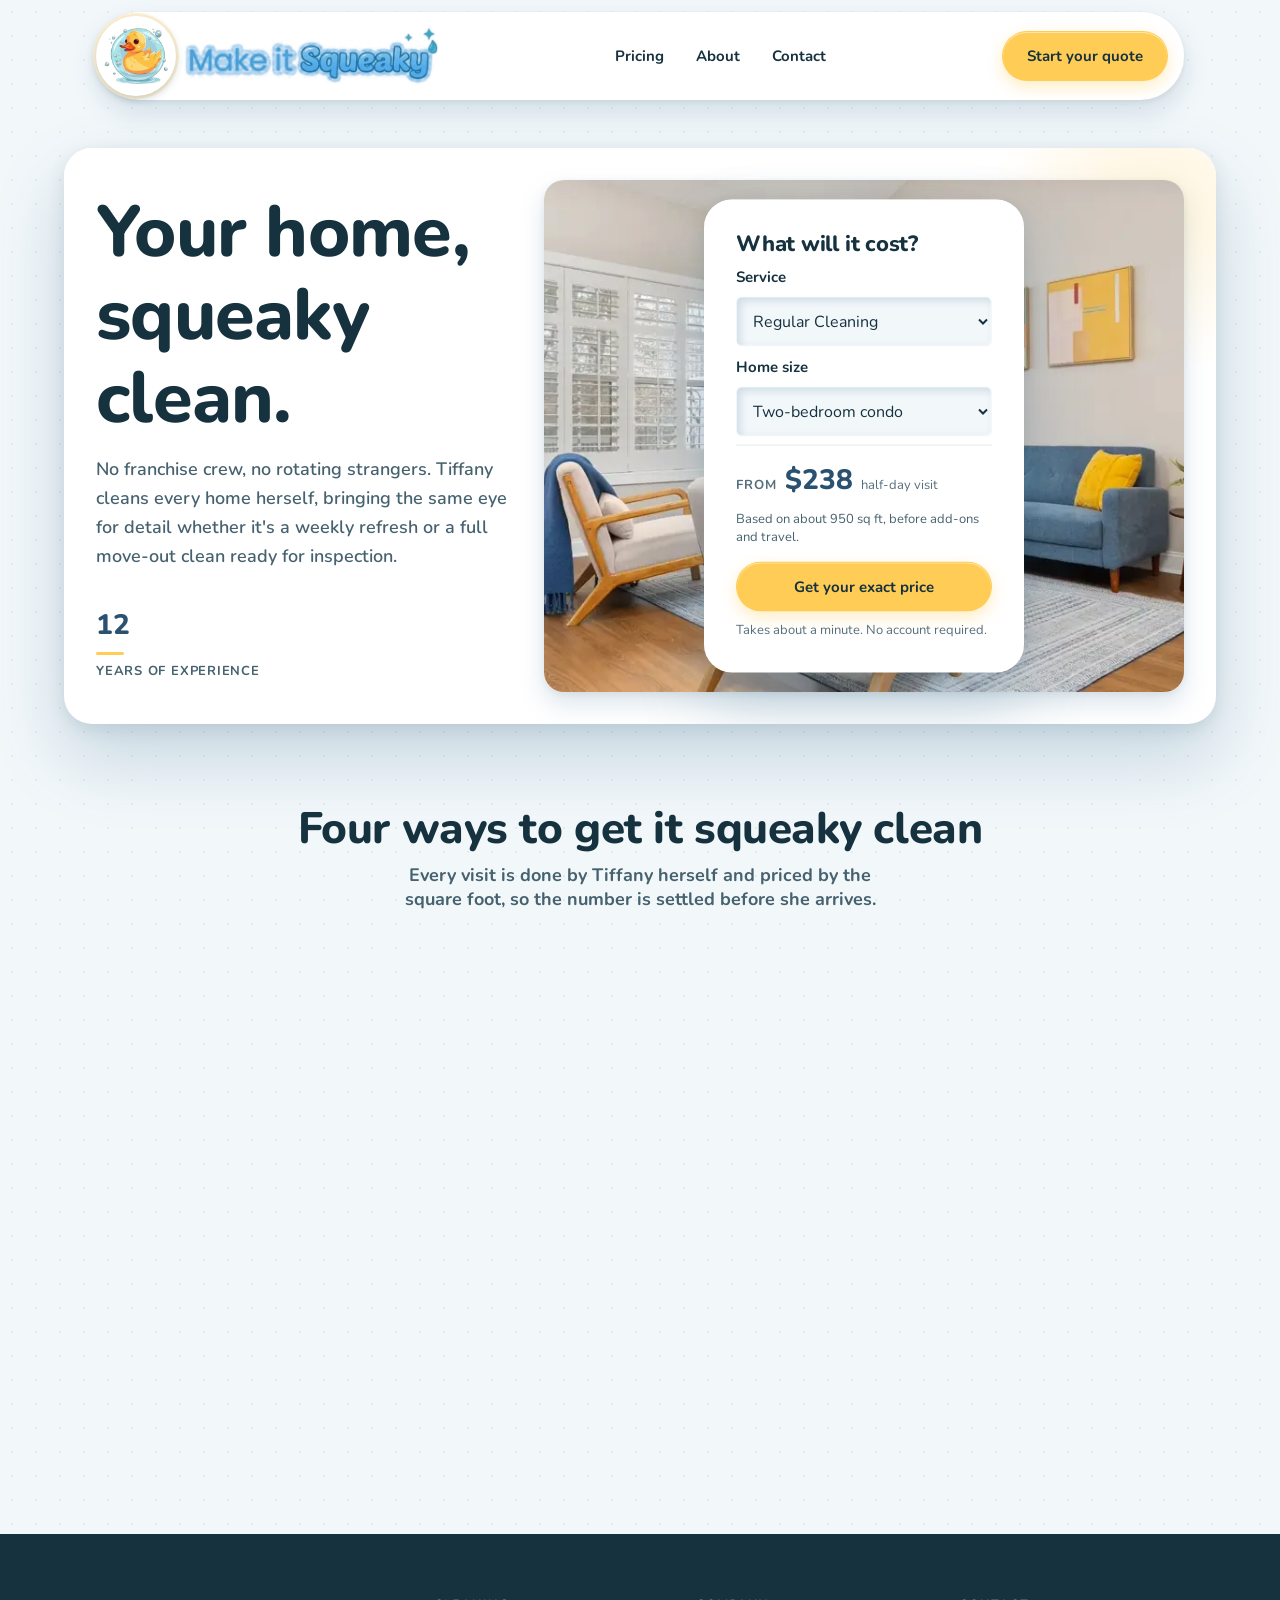
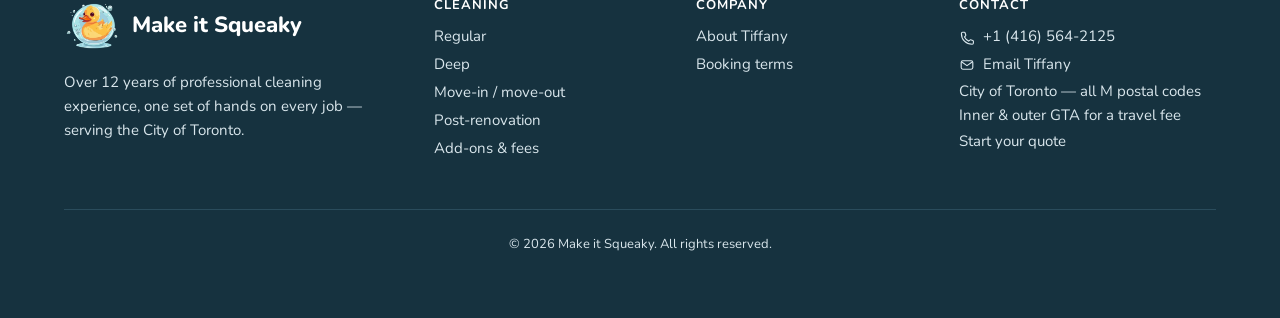
==== commit cb537951: "Publish site update" ====
--- a/index.html
+++ b/index.html
@@ -233,7 +233,7 @@
 
         <div class="ms-service-grid">
           <a class="ms-service-tile" href="pricing.html#regular-heading">
-            <p class="ms-card__price"><span class="ms-card__price-amt">$0.25</span><span class="ms-card__price-unit">/ sq ft</span></p>
+            <p class="ms-card__price"><span class="ms-card__price-amt">$0.25</span><span class="ms-card__price-unit">/ sq ft · half day</span></p>
             <h3 class="ms-card__title">Regular Cleaning</h3>
             <p class="ms-card__desc">Upkeep for a home that is already in good order.</p>
             <ul class="ms-check-list ms-service-tile__list">
@@ -246,7 +246,7 @@
           </a>
 
           <a class="ms-service-tile" href="pricing.html#deep-heading">
-            <p class="ms-card__price"><span class="ms-card__price-amt">$0.40</span><span class="ms-card__price-unit">/ sq ft</span></p>
+            <p class="ms-card__price"><span class="ms-card__price-amt">$0.40</span><span class="ms-card__price-unit">/ sq ft · full day</span></p>
             <h3 class="ms-card__title">Deep Cleaning</h3>
             <p class="ms-card__desc">For a home that has not had a professional clean in a while.</p>
             <ul class="ms-check-list ms-service-tile__list">
@@ -259,7 +259,7 @@
           </a>
 
           <a class="ms-service-tile" href="pricing.html#moveinout-heading">
-            <p class="ms-card__price"><span class="ms-card__price-amt">$0.65</span><span class="ms-card__price-unit">/ sq ft</span></p>
+            <p class="ms-card__price"><span class="ms-card__price-amt">$0.65</span><span class="ms-card__price-unit">/ sq ft · full day</span></p>
             <h3 class="ms-card__title">Move-In / Move-Out Cleaning</h3>
             <p class="ms-card__desc">For an empty place that has to pass inspection.</p>
             <ul class="ms-check-list ms-service-tile__list">
@@ -272,7 +272,7 @@
           </a>
 
           <a class="ms-service-tile" href="pricing.html#postreno-heading">
-            <p class="ms-card__price"><span class="ms-card__price-amt">$0.75</span><span class="ms-card__price-unit">/ sq ft</span></p>
+            <p class="ms-card__price"><span class="ms-card__price-amt">$0.75</span><span class="ms-card__price-unit">/ sq ft · full day</span></p>
             <h3 class="ms-card__title">Post-Renovation Cleaning</h3>
             <p class="ms-card__desc">For the fine dust left behind once the trades have gone.</p>
             <ul class="ms-check-list ms-service-tile__list">
@@ -289,7 +289,7 @@
              else does, so they stay on the page. Everything else about money
              now lives in one place instead of being sprinkled across pages —
              hence the link rather than a third paragraph of fine print. -->
-        <p class="ms-services__note">Minimum job $180 · No travel fee within Toronto · <a href="pricing.html#fees-heading">See add-ons and travel fees</a></p>
+        <p class="ms-services__note"><span class="ms-services__part">Minimum job $180</span><span class="ms-services__sep" aria-hidden="true"> · </span><span class="ms-services__part">No travel fee within Toronto</span><span class="ms-services__sep" aria-hidden="true"> · </span><span class="ms-services__part"><a href="pricing.html#fees-heading">See add-ons and travel fees</a></span></p>
       </div>
     </section>
   </main>
--- a/assets/css/site.css
+++ b/assets/css/site.css
@@ -810,9 +810,13 @@
   width: 20rem;
   height: 20rem;
   border-radius: 50%;
-  background: radial-gradient(circle, var(--ms-color-gold) 0%, transparent 70%);
-  filter: blur(70px);
-  opacity: 0.35;
+  /* The warmth in the hero's top-right corner is the gradient itself, which
+     already fades to nothing by 70% of its radius. It used to carry a
+     filter: blur(70px) on top — the "glow halo" the house rules ban, and
+     the blur was doing nothing a wider stop could not. Same warmth, no
+     filter, no repaint cost on scroll. */
+  background: radial-gradient(circle, var(--ms-color-gold) 0%, rgba(255, 255, 255, 0) 72%);
+  opacity: 0.22;
   pointer-events: none;
 }
 
@@ -2173,7 +2177,24 @@
    ("564-" / "2125") instead of the whole button dropping to its own row,
    which flex-wrap on the parent already handles once the label can't
    shrink internally. */
-.ms-quote-cta .ms-btn { flex: 1 1 12rem; white-space: nowrap; }
+.ms-quote-cta .ms-btn { flex: 1 1 100%; white-space: nowrap; }
+/* Stacked, one per row, at every width. The WhatsApp button's label is a
+   sentence ("Send this quote to Tiffany on WhatsApp"): under nowrap it made
+   a 390px page 405px wide, and once allowed to wrap it shared a row with the
+   phone-number button on desktop and was crushed into a three-line pill.
+   Full-basis buttons never share a row, so the sentence sits on one line at
+   desktop and wraps to two on a phone; the phone-number button keeps nowrap
+   so the number never splits. */
+.ms-quote-cta .ms-btn--accent { white-space: normal; text-align: center; }
+
+/* The estimate panel's table sits inside a raised panel, so it has no
+   shadow of its own at any width — a raised card inside a raised card is
+   the nested-card the design system forbids. Page-ground tint sets it in. */
+.ms-quote-summary .ms-table-wrap {
+  box-shadow: none;
+  background: var(--ms-color-surface-base);
+  border-radius: var(--ms-radius-md);
+}
 
 /* Note spacing moved out of here and up to the .ms-note block itself — the
    pricing page now stacks a note under a table in exactly the same way the
--- a/assets/css/mobile.css
+++ b/assets/css/mobile.css
@@ -119,7 +119,10 @@
 
 .ms-hero__visual { gap: var(--ms-space-5); }
 
-.ms-hero__stat { margin-top: var(--ms-space-5); }
+/* Not shown on a phone. With it, "Get your exact price" landed about 30px
+   below an 844px fold — the one button the hero exists for, just out of
+   sight. The figure is on About and in the footer of every page. */
+.ms-hero__stat { display: none; }
 
 /* --------------------------------------------------------------------------
    Service tiles — 2012px, four cards deep, on the page a visitor lands on.
@@ -166,6 +169,10 @@
   border-radius: var(--ms-radius-lg);
   line-height: var(--ms-leading-normal);
 }
+/* Three lines, no separators. As one sentence with " · " between the parts
+   it wrapped with a lone dot at a line end and a 40px gap under it. */
+.ms-services__note .ms-services__sep { display: none; }
+.ms-services__note .ms-services__part { display: block; }
 
 /* --------------------------------------------------------------------------
    Sections and headings.
@@ -195,7 +202,20 @@
   min-width: 4.5rem;
 }
 
-.ms-option { min-height: 56px; padding: var(--ms-space-4); }
+/* Radio beside the name, not above it. As a flex column the input sat alone
+   on its own row over the service name, and the four service tiles ran to
+   about 500px of screen for four choices. Two columns: the control, then
+   everything else; the rate line drops under the name in the second column. */
+.ms-option {
+  min-height: 56px;
+  padding: var(--ms-space-4);
+  display: grid;
+  grid-template-columns: auto 1fr;
+  column-gap: var(--ms-space-3);
+  row-gap: var(--ms-space-1);
+  align-items: center;
+}
+.ms-option .ms-option__meta { grid-column: 2; }
 .ms-option--compact { min-height: 48px; }
 .ms-addon-row { min-height: 56px; }
 .ms-toggle { min-height: 44px; align-items: center; }
@@ -329,6 +349,25 @@
    -------------------------------------------------------------------------- */
 .ms-prose p { font-size: var(--ms-text-base); }
 .ms-info-grid { gap: var(--ms-space-5); }
+
+/* The estimate panel's table on a phone. The panel is about 340px wide and
+   the amount column carries "From $325 CAD" unbroken, so with 20px of cell
+   padding a side the item column was left about 70px and wrapped "Regular
+   Cleaning — 1000 sq ft" onto four lines in the one place that shows the
+   price. Tighter cells, and the amount column takes only what it needs. (The
+   table's own shadow is removed at every width in site.css.) */
+.ms-quote-summary .ms-table th,
+.ms-quote-summary .ms-table td { padding: var(--ms-space-3); }
+.ms-quote-summary .ms-table td:last-child,
+.ms-quote-summary .ms-table th:last-child { width: 1%; }
+
+/* The "still needed" items are links to their steps; each is its own tap
+   target, so it gets the full 44px like any other. */
+.ms-quote-outcome__reasons a {
+  display: inline-flex;
+  align-items: center;
+  min-height: 44px;
+}
 /* On a phone the portrait comes first: it introduces the person before her
    words, and it stops a 460px photo landing between the "See pricing" button
    and the Get in touch section it was pushing away. */
@@ -365,6 +404,19 @@
 .ms-hero__visual { display: flex; flex-direction: column; }
 .ms-hero__visual .ms-quote-start { order: 1; }
 .ms-hero__visual .ms-hero__media { order: 2; }
+
+/* On a phone the photograph moves below the card, so the estimator no longer
+   sits ON the photo — it sat as a white raised card inside the white raised
+   hero panel, a card in a card. It is now a section of the hero panel: no
+   background or shadow of its own, a hairline above it (the one job borders
+   have in this system), square-cornered because it has no edge to round. */
+.ms-hero__visual .ms-quote-start {
+  background: transparent;
+  box-shadow: none;
+  border-radius: 0;
+  border-top: 1px solid var(--ms-color-border);
+  padding: var(--ms-space-5) 0 0;
+}
 
 /* 44px of headline is three lines of "Your home, squeaky clean." before the
    sentence explaining it. Two lines reads as a headline; three reads as a
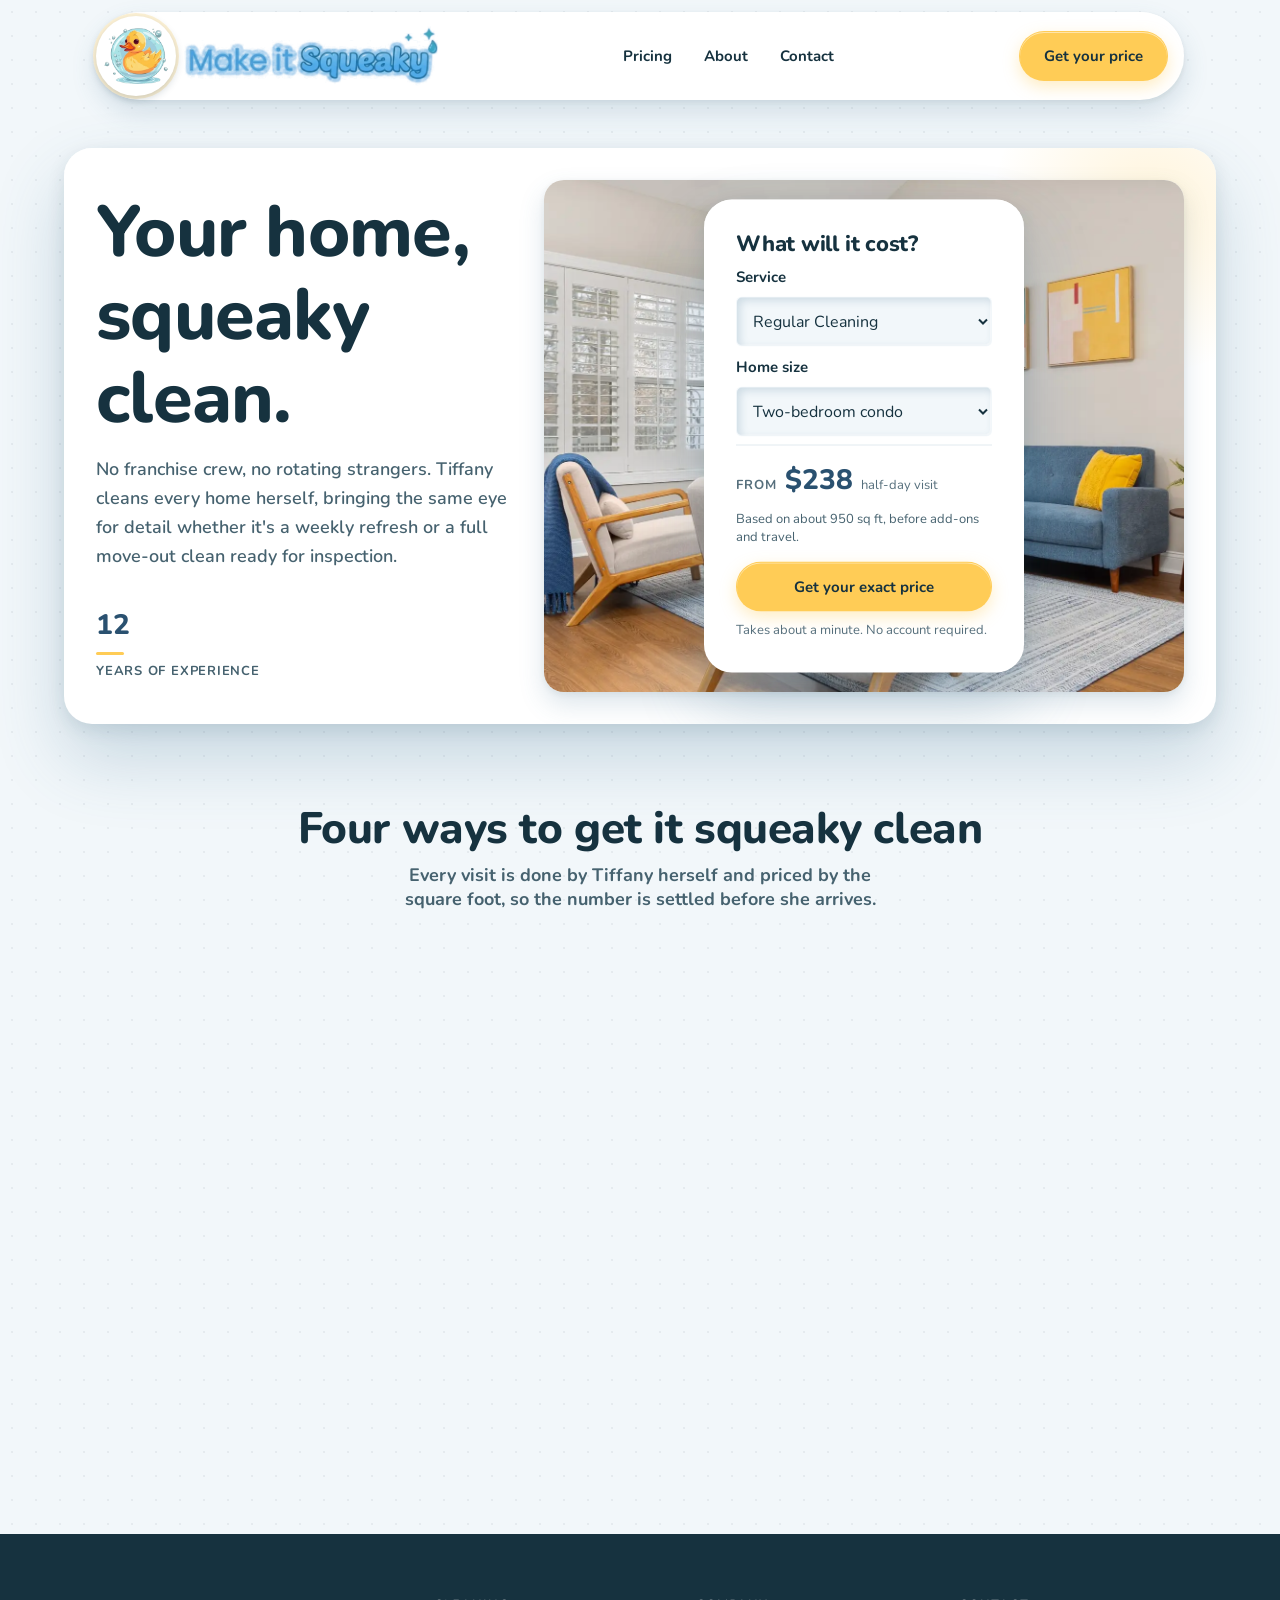
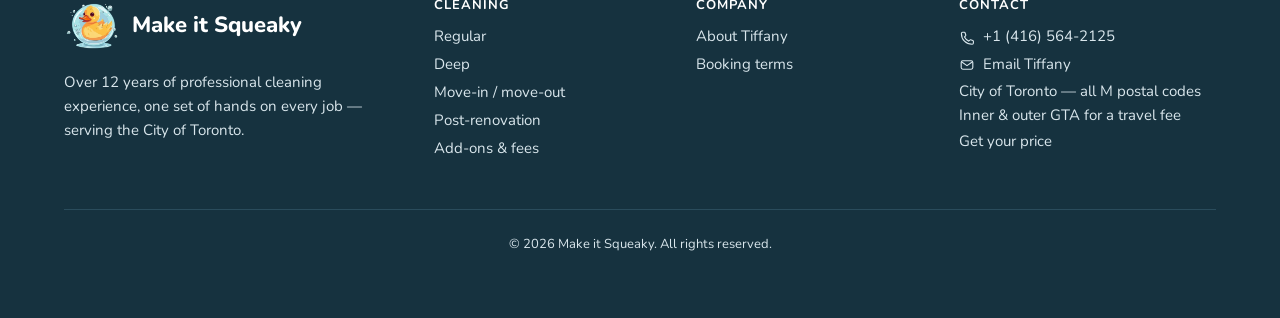
==== commit 8c09bbfc: "Publish site update" ====
--- a/index.html
+++ b/index.html
@@ -128,8 +128,8 @@
       </nav>
 
       <a class="ms-btn ms-btn--accent ms-header__cta" href="quote.html">
-        <span class="ms-header__cta-full">Start your quote</span>
-        <span class="ms-header__cta-short">Get a price</span>
+        <span class="ms-header__cta-full">Get your price</span>
+        <span class="ms-header__cta-short">Get your price</span>
       </a>
     </div>
   </header>
@@ -340,7 +340,7 @@
             </li>
             <li>City of Toronto — all M postal codes</li>
             <li>Inner &amp; outer GTA for a travel fee</li>
-            <li><a href="quote.html">Start your quote</a></li>
+            <li><a href="quote.html">Get your price</a></li>
           </ul>
         </div>
       </div>
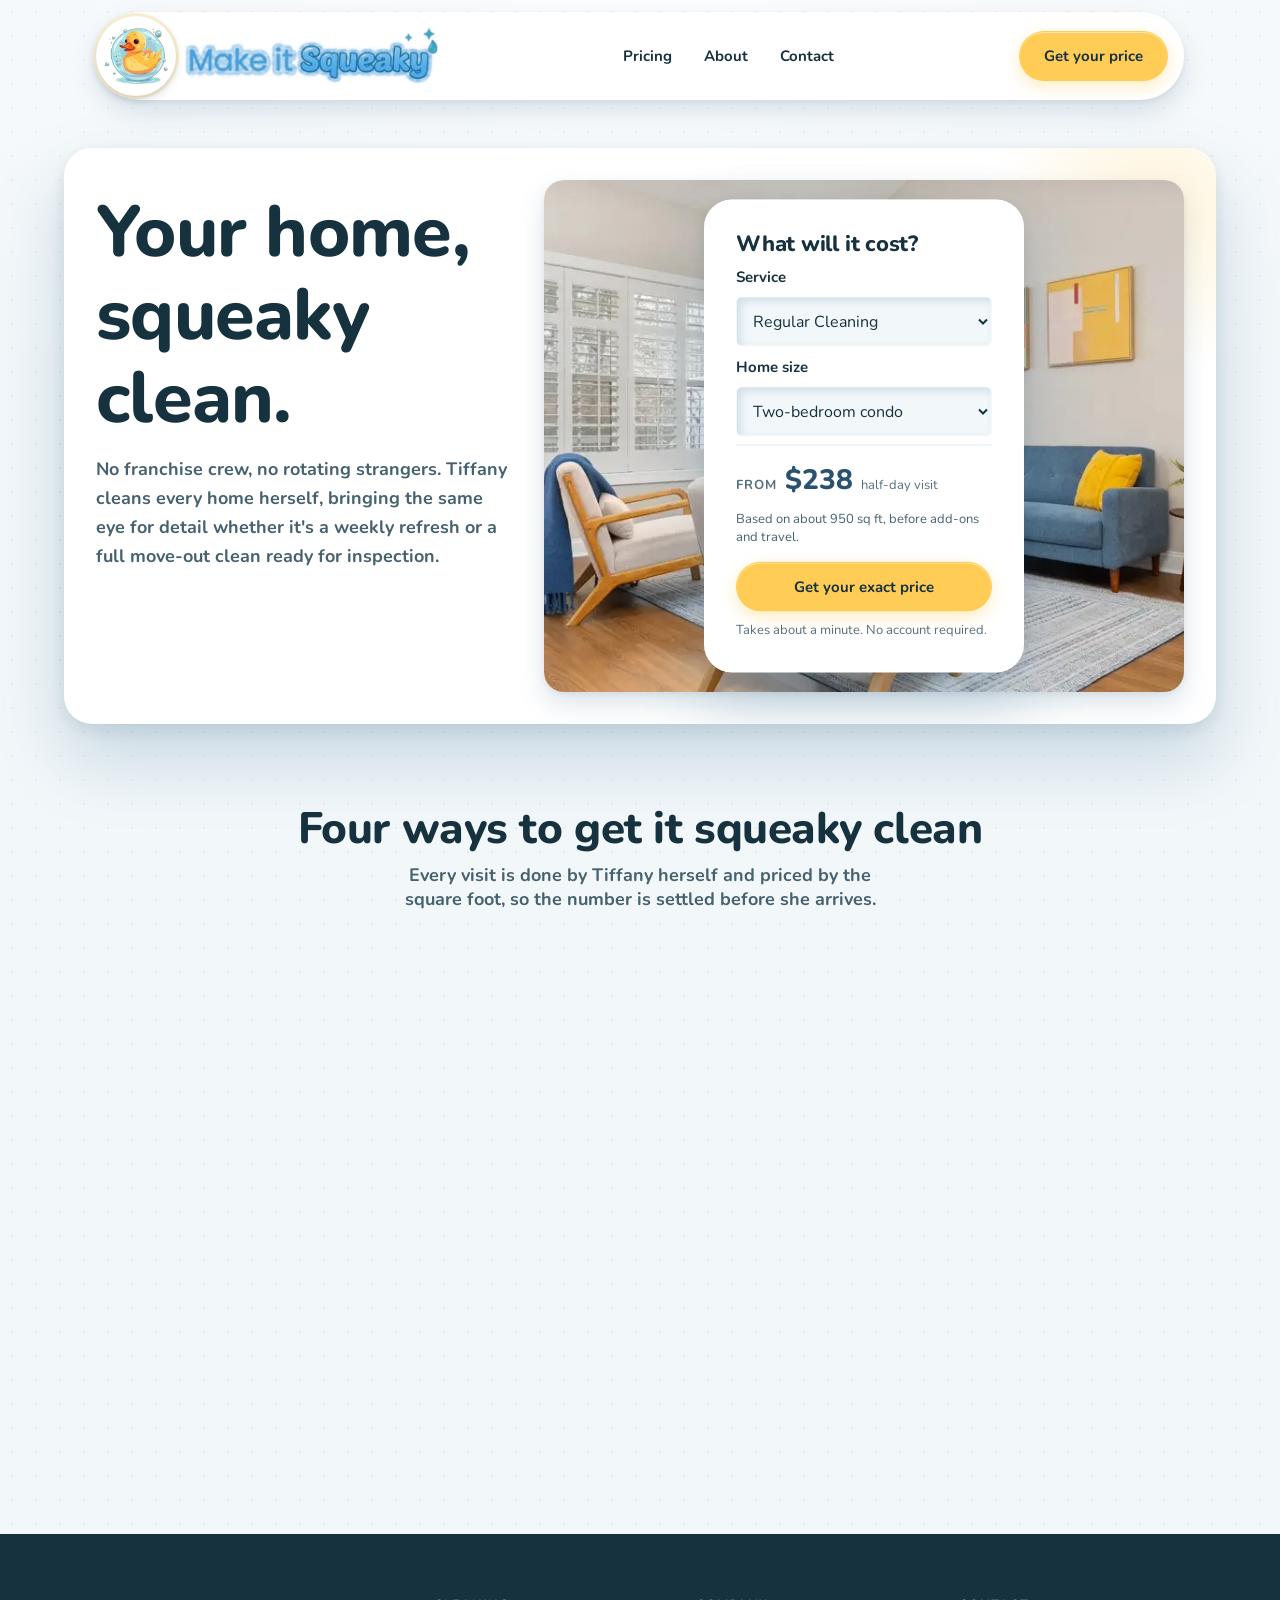
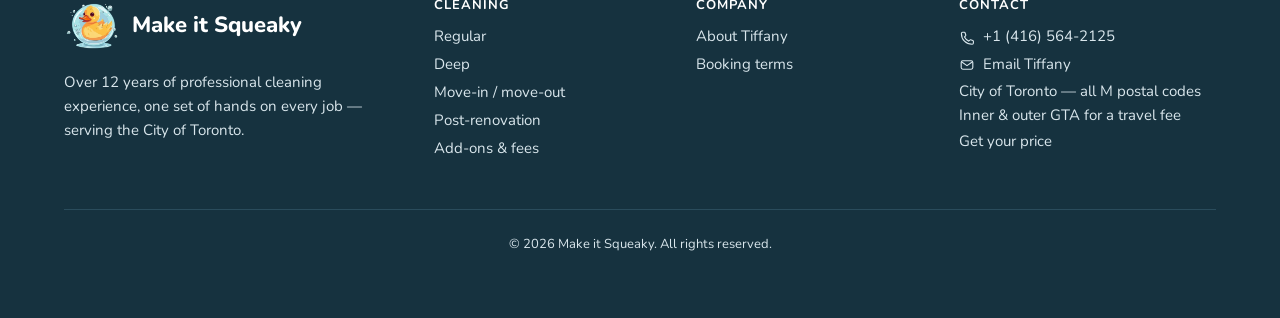
==== commit e09eff1b: "Publish site update" ====
--- a/index.html
+++ b/index.html
@@ -21,6 +21,7 @@
   <link rel="icon" href="assets/img/duck.webp" type="image/webp">
   <link rel="stylesheet" href="assets/css/site.css">
   <link rel="stylesheet" href="assets/css/mobile.css" media="screen and (max-width: 767px)">
+  <script src="assets/js/boot.js"></script>
   <!-- Structured data. Every price in here is a published figure and is held
        to the same rule as the visible copy: tests/copy-rules.test.js parses
        this block and fails the build if any number disagrees with
@@ -103,6 +104,7 @@
             sizes="96px"
             width="220" height="220"
             alt="">
+          <span class="ms-logo__bubbles" aria-hidden="true"><i></i><i></i><i></i><i></i></span>
         </span>
         <img
           class="ms-logo__word"
--- a/assets/css/site.css
+++ b/assets/css/site.css
@@ -264,8 +264,15 @@
   /* dot-grid texture — dark-on-light inversion of Call Rabbit's
      rgba(255,255,255,.03) at 24px; kept very low opacity so it reads as
      paper texture, never as clutter under the raised white surfaces. */
-  background-image: radial-gradient(circle, rgba(22, 50, 63, 0.06) 1px, transparent 1px);
-  background-size: 24px 24px;
+  background-image:
+    radial-gradient(circle, rgba(22, 50, 63, 0.06) 1px, transparent 1px),
+    /* Lit from above. A soft white wash under the dots, centred on the top
+       edge and gone within the first screen, so the ground reads as the
+       well-lit room the system is named for rather than a flat sheet. A
+       plain gradient, no filter: same reasoning as the hero's corner tint. */
+    radial-gradient(ellipse 70% 34rem at 50% 0, rgba(255, 255, 255, 0.8), rgba(255, 255, 255, 0));
+  background-size: 24px 24px, 100% 100%;
+  background-repeat: repeat, no-repeat;
   /* Clears the fixed floating pill nav. The duck badge is the tallest thing
      in that pill at every breakpoint from 40em up, so this offset has to
      track the badge size, not a fixed guess — see the steps below, which
@@ -545,7 +552,10 @@
   display: flex;
   align-items: center;
   justify-content: center;
-  overflow: hidden;
+  /* Visible, not hidden. The artwork is contained at 88% and never needed
+     clipping; what does need the room is the bubbles (see the Arrival
+     section at the end of this file), which rise out of the badge. */
+  overflow: visible;
   margin-inline-start: -0.375rem;
   z-index: 1;
 }
@@ -845,9 +855,12 @@
   color: var(--ms-color-ink);
 }
 
+/* 700, the same weight as every other lead on the site (.ms-section-lead,
+   .ms-page-head__lead) — it was the one lead at 600, which made four body
+   weights where the type scale allows three. One job, one weight. */
 .ms-hero__lead {
   font-size: var(--ms-text-md);
-  font-weight: 600;
+  font-weight: 700;
   color: var(--ms-color-ink-soft);
   max-width: 38rem;
 }
@@ -1061,6 +1074,25 @@
   .ms-quote-start__heading { font-size: var(--ms-text-lg); }
 }
 
+/* Tablet (48em up to the 64em desktop split). The hero is still one column
+   here, so the estimator sat as a white raised card inside the white raised
+   hero panel — a card in a card. Same answer as the phone sheet gives: the
+   card goes first (visual order only; the DOM still reads heading, lead,
+   stat, photo, form), the photograph follows, and the card becomes a
+   section of the panel with a hairline above it instead of a surface of its
+   own. A tablet band, not a phone override — phones have their own file. */
+@media (min-width: 48em) and (max-width: 63.9375em) {
+  .ms-hero__visual .ms-quote-start { order: 1; }
+  .ms-hero__visual .ms-hero__media { order: 2; }
+  .ms-hero__visual .ms-quote-start {
+    background: transparent;
+    box-shadow: none;
+    border-radius: 0;
+    border-top: 1px solid var(--ms-color-border);
+    padding: var(--ms-space-5) 0 0;
+  }
+}
+
 /* -------------------------------------------------------------------------
    Services — a four-up grid of raised tiles.
 
@@ -1204,7 +1236,7 @@
    read as one system. */
 .ms-service-tile .ms-card__desc {
   color: var(--ms-color-ink);
-  font-weight: 600;
+  font-weight: 700; /* the tile's lead sentence takes the lead weight, not a fourth one */
 }
 
 /* One column, always. .ms-check-list goes two-up at 48em because on
@@ -1553,32 +1585,6 @@
 .ms-section__head { max-width: 52rem; margin: 0 auto var(--ms-rhythm-related); text-align: center; }
 .ms-section__head .ms-section-heading { text-align: center; }
 .ms-section__head .ms-section-lead { max-width: 42rem; margin-inline: auto; }
-
-/* Duck watermark — the motif used as a quiet backdrop rather than another
-   sticker. One instance per page, on the flattest section (plain cards on
-   pale background), never behind text that needs to stay legible.
-   overflow:hidden on the section keeps the oversized mark from affecting
-   layout width; the container is re-lifted above it with z-index. */
-.ms-section--duck { position: relative; overflow: hidden; }
-.ms-section--duck::before {
-  content: '';
-  position: absolute;
-  top: 50%;
-  right: -5rem;
-  transform: translateY(-50%);
-  width: 24rem;
-  height: 24rem;
-  background: url('../img/duck@2x.webp') center / contain no-repeat;
-  /* Dropped from 0.05. The duck asset was re-cropped to its content, so the
-     same 24rem box now holds a duck roughly a third larger — at the old
-     opacity it stopped reading as texture and started reading as a smudge
-     behind the fourth rate card. A watermark that draws the eye has failed
-     at being a watermark. */
-  opacity: 0.03;
-  pointer-events: none;
-  z-index: 0;
-}
-.ms-section--duck > .ms-container { position: relative; z-index: 1; }
 
 /* Service detail panels (services.html) — stacked raised cards, each with
    a title/price header, an inclusion checklist and an optional note. */
@@ -2120,6 +2126,12 @@
 }
 
 .ms-addon-row--counted { cursor: default; }
+/* A counted row has two halves — the choice and the count. Side by side the
+   choice's label wrapped ("Inside kitchen / appliances") even at 1440px,
+   because the count field takes a third of the row. The choice now has the
+   whole first line and the count the whole second, at every width; the two
+   counted rows read the same, rather than one fitting and one folding. */
+.ms-addon-row--counted .ms-addon-row__check { flex: 1 1 100%; }
 .ms-addon-row__check { display: flex; align-items: center; gap: var(--ms-space-2); cursor: pointer; flex: 1; min-width: 11rem; }
 .ms-addon-row__count-label { display: flex; align-items: center; gap: var(--ms-space-2); font-size: var(--ms-text-xs); color: var(--ms-color-ink-soft); }
 .ms-addon-row__count-label input {
@@ -2464,7 +2476,7 @@
 .ms-pricecard__title span {
   text-transform: none;
   letter-spacing: 0;
-  font-weight: 600;
+  font-weight: 400; /* the quiet half of the label: body weight, faint ink */
   color: var(--ms-color-ink-faint);
 }
 .ms-pricecard__title span::before { content: '\00a0\00a0·\00a0\00a0'; }
@@ -2689,3 +2701,152 @@
   line-height: var(--ms-leading-tight);
 }
 .ms-examples__note { font-size: var(--ms-text-sm); color: var(--ms-color-ink-soft); margin: 0; }
+/* The link is four words; on a phone it broke as "Get your exact / price."
+   under all four panels. A link is one thing, so it stays on one line. */
+.ms-examples__note a { white-space: nowrap; }
+
+/* ==========================================================================
+   Arrival — the first viewport settles into place.
+
+   The scroll reveal above handles content a visitor scrolls TO. This handles
+   the content they land ON: the hero's heading, lead and stat, then the photo,
+   then the price card; on interior pages the title, its lead, then the first
+   block. One settling motion, staggered by a few frames, in the same lighting
+   model as everything else — content arrives onto the page plane from very
+   slightly behind it (surfaces take a 2% scale with the rise; type takes the
+   rise alone, because scaling text under a reader's eye is a flicker, not an
+   arrival).
+
+   Scoped under html.ms-enter, which assets/js/boot.js adds from <head> BEFORE
+   first paint. That timing is the whole trick: a class added after paint
+   would show the page, hide it, and show it again. No boot.js, no class, no
+   animation — the page is simply there.
+
+   Individual transform properties (translate / scale), not `transform`. The
+   price card is centred on the photograph BY a transform at desktop width,
+   and the service tiles carry their tilt in one; an entrance written on
+   `transform` would overwrite either at the moment it ran. translate and
+   scale compose with transform instead of replacing it.
+
+   Fill-mode `both`: the element holds the first keyframe (hidden) during its
+   delay and the last (visible) forever after. The end state is exactly the
+   page as authored, so nothing here is ever required to read it — this
+   section cannot strand content, only delay its arrival by under a second.
+   ========================================================================== */
+:root { --ms-duration-arrive: 560ms; }
+
+@keyframes ms-arrive-text {
+  from { opacity: 0; translate: 0 0.75rem; }
+  to   { opacity: 1; translate: 0 0; }
+}
+
+@keyframes ms-arrive-surface {
+  from { opacity: 0; translate: 0 1rem; scale: 0.98; }
+  to   { opacity: 1; translate: 0 0; scale: 1; }
+}
+
+html.ms-enter .ms-hero__heading,
+html.ms-enter .ms-hero__lead,
+html.ms-enter .ms-hero__stat,
+html.ms-enter .ms-page-head__title,
+html.ms-enter .ms-page-head__lead {
+  animation: ms-arrive-text var(--ms-duration-arrive) var(--ms-ease-entrance) both;
+}
+
+html.ms-enter .ms-hero__inner,
+html.ms-enter .ms-hero__media,
+html.ms-enter .ms-quote-start,
+html.ms-enter .ms-arrive {
+  animation: ms-arrive-surface var(--ms-duration-arrive) var(--ms-ease-entrance) both;
+}
+
+/* The stagger. Short steps: past about 300ms of total spread a sequence stops
+   reading as one thing arriving and starts reading as a page loading slowly.
+   The hero PANEL arrives at 0ms with its heading — the review caught the
+   first version painting an empty white box for one beat before anything
+   in it; a stage without its players is the loading read this exists to
+   avoid. The last element lands at about 820ms. */
+html.ms-enter .ms-hero__lead,
+html.ms-enter .ms-page-head__lead { animation-delay: 70ms; }
+html.ms-enter .ms-hero__media { animation-delay: 100ms; }
+html.ms-enter .ms-hero__stat { animation-delay: 140ms; }
+html.ms-enter .ms-quote-start,
+html.ms-enter .ms-arrive { animation-delay: 180ms; }
+html.ms-enter .ms-arrive--late { animation-delay: 260ms; }
+
+/* --------------------------------------------------------------------------
+   The duck blows bubbles.
+
+   Once, on arrival, four small soap bubbles rise out of the logo badge and
+   fade — about two seconds, then still. Again whenever the pointer visits the
+   logo (assets/js/ui.js restarts the run with .is-bubbling). It is the brand
+   mark doing the one thing a rubber duck in a bath does, drawn in the wordmark
+   blue with a white glint; the whole thing is aria-hidden because it says
+   nothing.
+
+   Under five seconds and over by itself, so it needs no pause control; under
+   reduced motion the class that starts it is never added, and the guard below
+   covers a preference changed mid-visit. The badge's overflow is visible for
+   this — the artwork is contained at 88% and never needed clipping.
+   -------------------------------------------------------------------------- */
+.ms-logo__bubbles {
+  position: absolute;
+  inset: 0;
+  pointer-events: none;
+}
+
+.ms-logo__bubbles i {
+  position: absolute;
+  left: 58%;
+  top: 16%;
+  width: max(0.3rem, 11%);
+  aspect-ratio: 1;
+  border-radius: 50%;
+  /* Wordmark blue, not the wordmark cyan: a soap bubble is a clear film with a
+     glint, and a thin blue-grey ring with a white highlight reads as one. The
+     cyan read as a tinted disc — and tripped the gate's cyan-accent tell. */
+  border: 1px solid rgba(60, 111, 146, 0.55);
+  background:
+    radial-gradient(circle at 32% 30%, rgba(255, 255, 255, 0.95) 0 22%, rgba(255, 255, 255, 0) 26%),
+    radial-gradient(circle, rgba(60, 111, 146, 0.1) 0 58%, rgba(60, 111, 146, 0) 72%);
+  opacity: 0;
+  --ms-bubble-x: 0.25rem;
+  --ms-bubble-rise: -1.9rem;
+  --ms-bubble-delay: 300ms;
+}
+.ms-logo__bubbles i:nth-child(2) { left: 70%; top: 26%; width: max(0.3rem, 8%); --ms-bubble-x: 0.55rem; --ms-bubble-rise: -1.5rem; --ms-bubble-delay: 520ms; }
+.ms-logo__bubbles i:nth-child(3) { left: 46%; top: 8%; width: max(0.3rem, 10%); --ms-bubble-x: -0.2rem; --ms-bubble-rise: -2.2rem; --ms-bubble-delay: 760ms; }
+.ms-logo__bubbles i:nth-child(4) { left: 76%; top: 12%; width: max(0.3rem, 6%); --ms-bubble-x: 0.4rem; --ms-bubble-rise: -1.7rem; --ms-bubble-delay: 980ms; }
+
+@keyframes ms-bubble {
+  0%   { opacity: 0; translate: 0 0.2rem; scale: 0.5; }
+  18%  { opacity: 0.95; scale: 1; }
+  80%  { opacity: 0.8; }
+  100% { opacity: 0; translate: var(--ms-bubble-x) var(--ms-bubble-rise); scale: 1.05; }
+}
+
+/* :not(.ms-entered) retires the arrival run once it has played, so that a
+   later hover run (same keyframes, restarted by the class toggle in ui.js)
+   can start from rest instead of finding the animation already finished. */
+html.ms-enter:not(.ms-entered) .ms-logo__bubbles i,
+.ms-logo__bubbles.is-bubbling i {
+  animation: ms-bubble 1.9s var(--ms-ease) var(--ms-bubble-delay) both;
+}
+
+/* The belt to boot.js's braces: the preference flipped after the class was
+   added. Everything arrives at once, and the duck keeps its bubbles to itself. */
+@media (prefers-reduced-motion: reduce) {
+  html.ms-enter .ms-hero__heading,
+  html.ms-enter .ms-hero__lead,
+  html.ms-enter .ms-hero__stat,
+  html.ms-enter .ms-page-head__title,
+  html.ms-enter .ms-page-head__lead,
+  html.ms-enter .ms-hero__inner,
+  html.ms-enter .ms-hero__media,
+  html.ms-enter .ms-quote-start,
+  html.ms-enter .ms-arrive,
+  html.ms-enter .ms-logo__bubbles i,
+  .ms-logo__bubbles.is-bubbling i {
+    animation: none;
+  }
+}
--- a/assets/css/mobile.css
+++ b/assets/css/mobile.css
@@ -506,6 +506,18 @@
 }
 
 .ms-jump ul::-webkit-scrollbar { display: none; }
+
+/* The section after the jump row keeps a full section gap above it, and the
+   row itself is not content, so step 3's last line to "Regular Cleaning"
+   measured 156px of nothing — past the 128px a phone allows. The row is the
+   seam; the panel below it sits one tight step under it. */
+.ms-jump + .ms-section { padding-top: var(--ms-space-4); }
+
+/* The table label's qualifier ("· worked out for you") wrapped to an orphan
+   "for you" beside the uppercase label. On a phone it takes its own line,
+   without the separator that only made sense inline. */
+.ms-pricecard__title span { display: block; }
+.ms-pricecard__title span::before { content: none; }
 
 /* space-3 rather than space-4: four chips at 16px of side padding measured
    388px of content against 342px of screen. Trimming 4px a side gives back
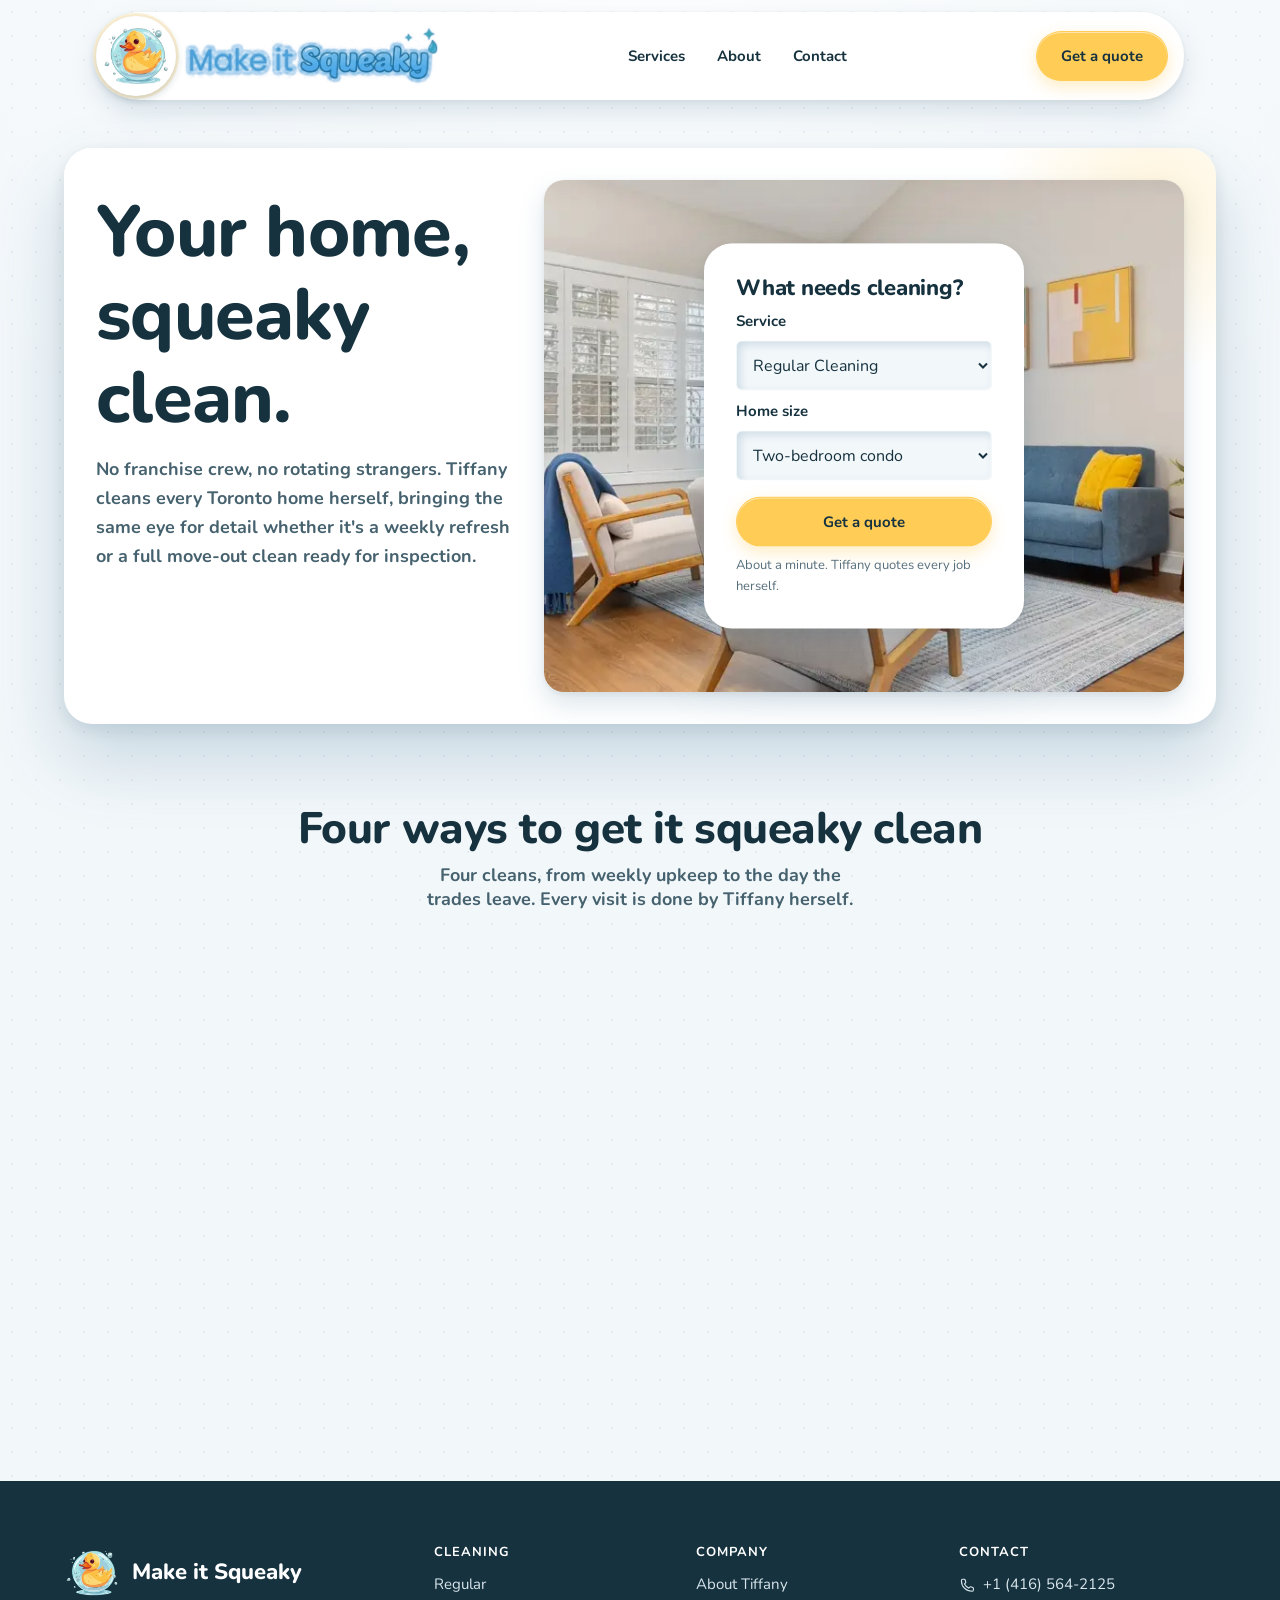
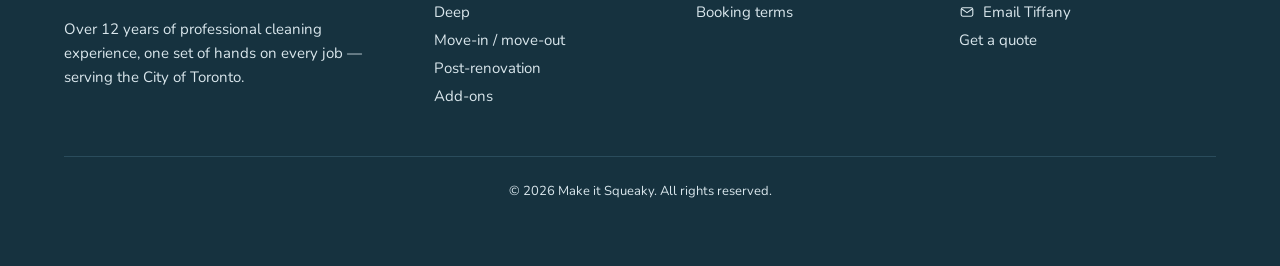
==== commit 608f539a: "Publish site update" ====
--- a/index.html
+++ b/index.html
@@ -6,29 +6,28 @@
   <meta http-equiv="Content-Security-Policy" content="default-src 'none'; img-src 'self'; style-src 'self'; script-src 'self'; font-src 'self'; connect-src 'self'; form-action 'self'; base-uri 'none'">
   <meta name="referrer" content="strict-origin-when-cross-origin">
   <title>Make it Squeaky — Residential Cleaning in Toronto</title>
-  <meta name="description" content="Residential cleaning in Toronto with the full rate card published. Tiffany cleans every home herself — regular, deep, move-in/move-out and post-renovation.">
+  <meta name="description" content="Residential cleaning across the City of Toronto. Tiffany cleans every home herself — regular, deep, move-in/move-out and post-renovation — and quotes each job personally.">
   <link rel="canonical" href="https://makeitsqueaky.com/">
   <meta property="og:type" content="website">
   <meta property="og:site_name" content="Make it Squeaky">
   <meta property="og:title" content="Make it Squeaky — Residential Cleaning in Toronto">
-  <meta property="og:description" content="Over a decade of professional cleaning experience. Tiffany cleans every home herself, across the City of Toronto — regular, deep, move-in/move-out, and post-renovation cleans.">
+  <meta property="og:description" content="Over a decade of professional cleaning experience. Tiffany cleans every home herself, across the City of Toronto — regular, deep, move-in/move-out and post-renovation cleans, quoted personally.">
   <meta property="og:url" content="https://makeitsqueaky.com/">
   <meta property="og:image" content="https://makeitsqueaky.com/assets/img/hero.webp">
   <meta property="og:image:width" content="1600">
   <meta property="og:image:height" content="1067">
-  <meta property="og:image:alt" content="A bright living room with a wooden armchair beside a shuttered window">
+  <meta property="og:image:alt" content="A bright living room with a blue sofa, wooden chairs and a sunlit shuttered window">
   <meta name="twitter:card" content="summary_large_image">
   <link rel="icon" href="assets/img/duck.webp" type="image/webp">
   <link rel="stylesheet" href="assets/css/site.css">
   <link rel="stylesheet" href="assets/css/mobile.css" media="screen and (max-width: 767px)">
   <script src="assets/js/boot.js"></script>
-  <!-- Structured data. Every price in here is a published figure and is held
-       to the same rule as the visible copy: tests/copy-rules.test.js parses
-       this block and fails the build if any number disagrees with
-       data/pricing.json. Nothing appears here that the business cannot
-       truthfully state — no street address, no opening hours, no ratings, no
-       social profiles. An absent field is honest; an invented one is a lie in
-       machine-readable form. -->
+  <!-- Structured data. No prices: Tiffany quotes personally (PRODUCT.md,
+       2026-10-26) and tests/copy-rules.test.js fails the build if a figure
+       appears here or anywhere else that ships. Nothing appears here that the
+       business cannot truthfully state: no street address, no opening hours,
+       no ratings, no social profiles. An absent field is honest; an invented
+       one is a lie in machine-readable form. -->
   <script type="application/ld+json">
   {
     "@context": "https://schema.org",
@@ -42,41 +41,20 @@
         "email": "tiffanypoerazoff10@gmail.com",
         "image": "https://makeitsqueaky.com/assets/img/hero.webp",
         "logo": "https://makeitsqueaky.com/assets/img/duck.webp",
-        "description": "Residential cleaning in Toronto. Tiffany cleans every home herself — no crews, no subcontractors — with the full rate card published: regular, deep, move-in/move-out and post-renovation cleaning priced by square footage.",
+        "description": "Residential cleaning across the City of Toronto. Tiffany cleans every home herself — no crews, no subcontractors — regular, deep, move-in/move-out and post-renovation cleaning, each job quoted personally.",
         "founder": { "@type": "Person", "name": "Tiffany" },
         "numberOfEmployees": { "@type": "QuantitativeValue", "value": 1 },
         "slogan": "One set of hands on every job.",
-        "areaServed": [
-          {
-            "@type": "City",
-            "name": "Toronto",
-            "containedInPlace": { "@type": "AdministrativeArea", "name": "Ontario" }
-          },
-          { "@type": "AdministrativeArea", "name": "Greater Toronto Area" }
-        ],
-        "currenciesAccepted": "CAD",
-        "priceRange": "$180+",
+        "areaServed": {
+          "@type": "City",
+          "name": "Toronto",
+          "containedInPlace": { "@type": "AdministrativeArea", "name": "Ontario" }
+        },
         "makesOffer": [
-          {
-            "@type": "Offer",
-            "itemOffered": { "@type": "Service", "name": "Regular Cleaning", "serviceType": "House cleaning" },
-            "priceSpecification": { "@type": "UnitPriceSpecification", "price": 0.25, "priceCurrency": "CAD", "unitCode": "FTK", "unitText": "per square foot" }
-          },
-          {
-            "@type": "Offer",
-            "itemOffered": { "@type": "Service", "name": "Deep Cleaning", "serviceType": "House cleaning" },
-            "priceSpecification": { "@type": "UnitPriceSpecification", "price": 0.40, "priceCurrency": "CAD", "unitCode": "FTK", "unitText": "per square foot" }
-          },
-          {
-            "@type": "Offer",
-            "itemOffered": { "@type": "Service", "name": "Move-In / Move-Out Cleaning", "serviceType": "House cleaning" },
-            "priceSpecification": { "@type": "UnitPriceSpecification", "price": 0.65, "priceCurrency": "CAD", "unitCode": "FTK", "unitText": "per square foot" }
-          },
-          {
-            "@type": "Offer",
-            "itemOffered": { "@type": "Service", "name": "Post-Renovation Cleaning", "serviceType": "House cleaning" },
-            "priceSpecification": { "@type": "UnitPriceSpecification", "price": 0.75, "priceCurrency": "CAD", "unitCode": "FTK", "unitText": "per square foot" }
-          }
+          { "@type": "Offer", "itemOffered": { "@type": "Service", "name": "Regular Cleaning", "serviceType": "House cleaning" } },
+          { "@type": "Offer", "itemOffered": { "@type": "Service", "name": "Deep Cleaning", "serviceType": "House cleaning" } },
+          { "@type": "Offer", "itemOffered": { "@type": "Service", "name": "Move-In / Move-Out Cleaning", "serviceType": "House cleaning" } },
+          { "@type": "Offer", "itemOffered": { "@type": "Service", "name": "Post-Renovation Cleaning", "serviceType": "House cleaning" } }
         ]
       },
       {
@@ -123,15 +101,15 @@
           <span class="ms-nav__summary-label">Menu</span>
         </button>
         <ul class="ms-nav__list" id="ms-nav-list">
-          <li><a href="pricing.html">Pricing</a></li>
+          <li><a href="services.html">Services</a></li>
           <li><a href="about.html">About</a></li>
           <li><a href="about.html#contact-heading">Contact</a></li>
         </ul>
       </nav>
 
       <a class="ms-btn ms-btn--accent ms-header__cta" href="quote.html">
-        <span class="ms-header__cta-full">Get your price</span>
-        <span class="ms-header__cta-short">Get your price</span>
+        <span class="ms-header__cta-full">Get a quote</span>
+        <span class="ms-header__cta-short">Get a quote</span>
       </a>
     </div>
   </header>
@@ -144,7 +122,7 @@
           <div class="ms-hero__copy">
             <h1 id="hero-heading" class="ms-hero__heading">Your home, squeaky clean.</h1>
             <p class="ms-hero__lead">
-              No franchise crew, no rotating strangers. Tiffany cleans every home herself, bringing
+              No franchise crew, no rotating strangers. Tiffany cleans every Toronto home herself, bringing
               the same eye for detail whether it's a weekly refresh or a full move-out clean ready
               for inspection.
             </p>
@@ -166,14 +144,8 @@
                   width="1600" height="1067">
               </picture>
             </div>
-
-            <!-- The eyebrow ("Step 1 of 3") and the lead ("we'll walk you
-                 straight to a price") are both gone: the card answers the
-                 question here rather than describing the journey to the
-                 answer. What is left is two choices, the number they produce,
-                 and the way to firm it up. -->
             <form class="ms-quote-start" id="quote-start" action="quote.html" method="get" aria-labelledby="quote-start-heading">
-              <h2 id="quote-start-heading" class="ms-quote-start__heading">What will it cost?</h2>
+              <h2 id="quote-start-heading" class="ms-quote-start__heading">What needs cleaning?</h2>
 
               <div class="ms-field">
                 <label for="quote-service">Service</label>
@@ -188,10 +160,8 @@
               <div class="ms-field">
                 <label for="quote-size">Home size</label>
                 <!-- Values are the estimator's own inputs — home type, bedrooms,
-                     bathrooms — not square footages typed in here by hand. The
-                     sq ft each one implies is derived from data/pricing.json at
-                     runtime, so this shortlist cannot quietly disagree with the
-                     calculator the button leads to. -->
+                     bathrooms — so the quote form can open with the same home
+                     already described. -->
                 <select id="quote-size" name="size">
                   <option value="condo|1|1">One-bedroom condo</option>
                   <option value="condo|2|1" selected>Two-bedroom condo</option>
@@ -202,24 +172,10 @@
                 </select>
               </div>
 
-              <!-- Ships hidden and EMPTY. A price written into the HTML would be
-                   correct until the next rate change and wrong silently after
-                   it; the only number this card ever shows is one the engine
-                   just produced. With JavaScript off the card stays what it has
-                   always been — two choices and a button to the calculator. -->
-              <div class="ms-quote-start__result" id="quote-start-result" role="status" aria-live="polite" hidden>
-                <p class="ms-quote-start__readout">
-                  <span class="ms-quote-start__from">From</span>
-                  <span class="ms-quote-start__amount" id="quote-start-amount"></span>
-                  <span class="ms-quote-start__unit" id="quote-start-unit"></span>
-                </p>
-                <p class="ms-quote-start__basis" id="quote-start-basis"></p>
-              </div>
-
               <button type="submit" class="ms-btn ms-btn--accent ms-btn--block ms-quote-start__submit">
-                Get your exact price
+                Get a quote
               </button>
-              <p class="ms-quote-start__note">Takes about a minute. No account required.</p>
+              <p class="ms-quote-start__note">About a minute. Tiffany quotes every job herself.</p>
             </form>
           </div>
         </div>
@@ -230,12 +186,11 @@
       <div class="ms-container">
         <div class="ms-section__head">
           <h2 id="services-heading" class="ms-section-heading">Four ways to get it squeaky clean</h2>
-          <p class="ms-section-lead">Every visit is done by Tiffany herself and priced by the square foot, so the number is settled before she arrives.</p>
+          <p class="ms-section-lead">Four cleans, from weekly upkeep to the day the trades leave. Every visit is done by Tiffany herself.</p>
         </div>
 
         <div class="ms-service-grid">
-          <a class="ms-service-tile" href="pricing.html#regular-heading">
-            <p class="ms-card__price"><span class="ms-card__price-amt">$0.25</span><span class="ms-card__price-unit">/ sq ft · half day</span></p>
+          <a class="ms-service-tile" href="services.html#regular-heading">
             <h3 class="ms-card__title">Regular Cleaning</h3>
             <p class="ms-card__desc">Upkeep for a home that is already in good order.</p>
             <ul class="ms-check-list ms-service-tile__list">
@@ -247,8 +202,7 @@
             <span class="ms-service-tile__more">What's included</span>
           </a>
 
-          <a class="ms-service-tile" href="pricing.html#deep-heading">
-            <p class="ms-card__price"><span class="ms-card__price-amt">$0.40</span><span class="ms-card__price-unit">/ sq ft · full day</span></p>
+          <a class="ms-service-tile" href="services.html#deep-heading">
             <h3 class="ms-card__title">Deep Cleaning</h3>
             <p class="ms-card__desc">For a home that has not had a professional clean in a while.</p>
             <ul class="ms-check-list ms-service-tile__list">
@@ -260,8 +214,7 @@
             <span class="ms-service-tile__more">What's included</span>
           </a>
 
-          <a class="ms-service-tile" href="pricing.html#moveinout-heading">
-            <p class="ms-card__price"><span class="ms-card__price-amt">$0.65</span><span class="ms-card__price-unit">/ sq ft · full day</span></p>
+          <a class="ms-service-tile" href="services.html#moveinout-heading">
             <h3 class="ms-card__title">Move-In / Move-Out Cleaning</h3>
             <p class="ms-card__desc">For an empty place that has to pass inspection.</p>
             <ul class="ms-check-list ms-service-tile__list">
@@ -273,8 +226,7 @@
             <span class="ms-service-tile__more">What's included</span>
           </a>
 
-          <a class="ms-service-tile" href="pricing.html#postreno-heading">
-            <p class="ms-card__price"><span class="ms-card__price-amt">$0.75</span><span class="ms-card__price-unit">/ sq ft · full day</span></p>
+          <a class="ms-service-tile" href="services.html#postreno-heading">
             <h3 class="ms-card__title">Post-Renovation Cleaning</h3>
             <p class="ms-card__desc">For the fine dust left behind once the trades have gone.</p>
             <ul class="ms-check-list ms-service-tile__list">
@@ -286,12 +238,7 @@
             <span class="ms-service-tile__more">What's included</span>
           </a>
         </div>
-
-        <!-- These two facts are the ones that change a price before anything
-             else does, so they stay on the page. Everything else about money
-             now lives in one place instead of being sprinkled across pages —
-             hence the link rather than a third paragraph of fine print. -->
-        <p class="ms-services__note"><span class="ms-services__part">Minimum job $180</span><span class="ms-services__sep" aria-hidden="true"> · </span><span class="ms-services__part">No travel fee within Toronto</span><span class="ms-services__sep" aria-hidden="true"> · </span><span class="ms-services__part"><a href="pricing.html#fees-heading">See add-ons and travel fees</a></span></p>
+        <p class="ms-services__note"><span class="ms-services__part">Serving the City of Toronto</span><span class="ms-services__sep" aria-hidden="true"> · </span><span class="ms-services__part">Just outside the city? <a href="about.html#contact-heading">Ask Tiffany</a></span></p>
       </div>
     </section>
   </main>
@@ -313,11 +260,11 @@
         <div class="ms-footer__col">
           <h2>Cleaning</h2>
           <ul>
-            <li><a href="pricing.html#regular-heading">Regular</a></li>
-            <li><a href="pricing.html#deep-heading">Deep</a></li>
-            <li><a href="pricing.html#moveinout-heading">Move-in / move-out</a></li>
-            <li><a href="pricing.html#postreno-heading">Post-renovation</a></li>
-            <li><a href="pricing.html#fees-heading">Add-ons &amp; fees</a></li>
+            <li><a href="services.html#regular-heading">Regular</a></li>
+            <li><a href="services.html#deep-heading">Deep</a></li>
+            <li><a href="services.html#moveinout-heading">Move-in / move-out</a></li>
+            <li><a href="services.html#postreno-heading">Post-renovation</a></li>
+            <li><a href="services.html#addons-heading">Add-ons</a></li>
           </ul>
         </div>
 
@@ -325,11 +272,11 @@
           <h2>Company</h2>
           <ul>
             <li><a href="about.html">About Tiffany</a></li>
-            <li><a href="pricing.html#terms-heading">Booking terms</a></li>
+            <li><a href="services.html#terms-heading">Booking terms</a></li>
           </ul>
         </div>
 
-        <div class="ms-footer__col" id="service-area">
+        <div class="ms-footer__col">
           <h2>Contact</h2>
           <ul>
             <li class="ms-footer__icon-row">
@@ -340,9 +287,7 @@
               <svg viewBox="0 0 20 20" fill="none" aria-hidden="true"><rect x="2.75" y="4.75" width="14.5" height="10.5" rx="2" stroke="currentColor" stroke-width="1.4"/><path d="m3.5 6.25 6.5 4.5 6.5-4.5" stroke="currentColor" stroke-width="1.4" stroke-linecap="round" stroke-linejoin="round"/></svg>
               <a href="mailto:tiffanypoerazoff10@gmail.com">Email Tiffany</a>
             </li>
-            <li>City of Toronto — all M postal codes</li>
-            <li>Inner &amp; outer GTA for a travel fee</li>
-            <li><a href="quote.html">Get your price</a></li>
+            <li><a href="quote.html">Get a quote</a></li>
           </ul>
         </div>
       </div>
@@ -354,7 +299,5 @@
   </footer>
 
   <script type="module" src="assets/js/ui.js"></script>
-  <!-- Home page only — the price preview in the hero. ui.js stays site chrome. -->
-  <script type="module" src="assets/js/home-estimate.js"></script>
 </body>
 </html>
--- a/assets/css/site.css
+++ b/assets/css/site.css
@@ -221,10 +221,9 @@
 a { text-underline-offset: 0.18em; text-decoration-thickness: 0.08em; }
 
 /* Prices and money columns align digit-over-digit. Nunito's default figures
-   are proportional, so "$0.25" and "$0.40" were sitting at different widths
+   are proportional, so two figures of the same length were sitting at different widths
    in a four-card row and in the quote table. */
-.ms-card__price, .ms-table td, .ms-quote-total-row, .ms-addon-row__price, .ms-stat__num,
-.ms-quote-start__amount {
+.ms-stat__num {
   font-variant-numeric: tabular-nums;
   font-feature-settings: 'tnum' 1;
 }
@@ -908,56 +907,6 @@
   color: var(--ms-color-ink);
 }
 
-/* The price the card exists to produce.
-
-   Deliberately the SAME vocabulary as .ms-card__price on the service tiles and
-   the rate cards — display face, weight 800, blue-dark, with a small faint
-   unit beside it. Before this the site showed money three ways: big blue
-   numerals on cards, right-aligned cells in a table, and figures buried in
-   sentences inside note boxes. A visitor cannot tell that those are the same
-   kind of fact. One treatment for one kind of fact is the whole point.
-
-   The rule above it is a hairline, not a panel: the number is the answer to
-   the two questions directly above, so it has to read as attached to them
-   rather than as a separate box stacked on top. */
-.ms-quote-start__result {
-  border-top: 1px solid var(--ms-color-border);
-  padding-top: var(--ms-space-3);
-}
-
-.ms-quote-start__readout {
-  display: flex;
-  align-items: baseline;
-  flex-wrap: wrap;
-  gap: var(--ms-space-2);
-}
-
-.ms-quote-start__from {
-  font-size: var(--ms-text-xs);
-  font-weight: 700;
-  letter-spacing: 0.08em;
-  text-transform: uppercase;
-  color: var(--ms-color-ink-faint);
-}
-
-.ms-quote-start__amount {
-  font-family: var(--ms-font-display);
-  font-size: var(--ms-text-xl);
-  font-weight: 800;
-  color: var(--ms-color-blue-dark);
-}
-
-.ms-quote-start__unit { font-size: var(--ms-text-xs); color: var(--ms-color-ink-faint); }
-
-/* What the number rests on, in the customer's own terms. A price with no
-   stated basis invites the reading that it is THE price; this line is what
-   makes "From" mean something specific. */
-.ms-quote-start__basis {
-  font-size: var(--ms-text-xs);
-  color: var(--ms-color-ink-soft);
-  line-height: var(--ms-leading-snug);
-  margin-top: var(--ms-space-2);
-}
 
 .ms-field {
   display: flex;
@@ -1186,21 +1135,6 @@
   min-height: calc(var(--ms-text-lg) * var(--ms-leading-tight) * 2);
 }
 
-.ms-card__price {
-  display: flex;
-  align-items: baseline;
-  gap: var(--ms-space-1);
-}
-.ms-card__price-amt {
-  font-family: var(--ms-font-display);
-  font-size: var(--ms-text-xl);
-  font-weight: 800;
-  color: var(--ms-color-blue-dark);
-}
-.ms-card__price-unit {
-  font-size: var(--ms-text-xs);
-  color: var(--ms-color-ink-faint);
-}
 
 .ms-card__desc {
   font-size: var(--ms-text-sm);
@@ -1707,43 +1641,12 @@
    two .ms-quote-summary-scoped rules — which is why a legend under a table
    looked different depending on which page you were on. */
 .ms-note + .ms-note,
-.ms-table-wrap + .ms-note {
-  margin-top: var(--ms-rhythm-tight);
-}
 
 
 /* The rates band that used to sit at the top of pricing.html is gone: the
    page merged into services.html on 2026-09-27, where each service panel
    already carries its rate and unit in its header. */
 
-/* Add-on / rate table, wrapped so the radius clips cleanly. */
-.ms-table-wrap {
-  background: var(--ms-color-surface);
-  border-radius: var(--ms-radius-lg);
-  box-shadow: var(--ms-shadow-raised-sm);
-  overflow: hidden;
-}
-
-.ms-table { width: 100%; border-collapse: collapse; }
-
-.ms-table th,
-.ms-table td {
-  text-align: left;
-  padding: var(--ms-space-4) var(--ms-space-5);
-  font-size: var(--ms-text-sm);
-  border-bottom: 1px solid var(--ms-color-border);
-}
-
-.ms-table th {
-  font-family: var(--ms-font-display);
-  font-weight: 800;
-  color: var(--ms-color-ink);
-  background: var(--ms-color-surface-base);
-}
-
-.ms-table td { color: var(--ms-color-ink-soft); }
-.ms-table tr:last-child td { border-bottom: none; }
-.ms-table td:last-child, .ms-table th:last-child { text-align: right; white-space: nowrap; }
 
 /* Stat — one small factual callout, no fabricated numbers.
 
@@ -2033,30 +1936,6 @@
 .ms-option input { accent-color: var(--ms-color-blue-dark); width: 1.1rem; height: 1.1rem; }
 .ms-option__title { font-weight: 700; color: var(--ms-color-ink); font-size: var(--ms-text-sm); }
 
-/* The rate on a service option is the SAME component as on the rate cards,
-   the service tiles and the hero readout — .ms-card__price, display face,
-   weight 800, blue-dark, small faint unit. This was the last place on the
-   site that set a price as flat 13px body text, which left the one number
-   distinguishing these four choices as the least legible thing in the card,
-   on the page where the customer is actually choosing between them.
-
-   One step down in size (md, not xl) because it sits inside a two-up form
-   control rather than a card that leads with its price — same voice, quieter
-   register. Nothing here restyles .ms-card__price itself; the scale change is
-   scoped to .ms-option so the component stays one component. */
-.ms-option__meta {
-  display: flex;
-  align-items: baseline;
-  flex-wrap: wrap;
-  gap: var(--ms-space-2);
-  font-size: var(--ms-text-xs);
-  color: var(--ms-color-ink-soft);
-}
-.ms-option .ms-card__price-amt { font-size: var(--ms-text-md); }
-/* Carries a literal "·" rather than a ::before. Generated content is
-   announced by some screen readers, and the separator is decoration — the
-   same reason .ms-service-tile__more draws its chevron with borders. */
-.ms-option__unit { color: var(--ms-color-ink-faint); }
 
 .ms-option--compact { flex-direction: row; align-items: center; gap: var(--ms-space-2); padding: var(--ms-space-3) var(--ms-space-4); }
 .ms-option--compact span { font-size: var(--ms-text-sm); font-weight: 700; color: var(--ms-color-ink); }
@@ -2116,14 +1995,6 @@
 }
 .ms-addon-row input[type="checkbox"] { accent-color: var(--ms-color-blue-dark); width: 1.1rem; height: 1.1rem; }
 .ms-addon-row__label { flex: 1; font-size: var(--ms-text-sm); font-weight: 700; color: var(--ms-color-ink); }
-.ms-addon-row__price { font-size: var(--ms-text-sm); color: var(--ms-color-blue-dark); font-weight: 700; white-space: nowrap; }
-.ms-addon-row__price--quoted {
-  color: var(--ms-color-ink-faint);
-  font-weight: 700;
-  font-size: var(--ms-text-xs);
-  text-transform: uppercase;
-  letter-spacing: 0.04em;
-}
 
 .ms-addon-row--counted { cursor: default; }
 /* A counted row has two halves — the choice and the count. Side by side the
@@ -2175,12 +2046,6 @@
 .ms-quote-outcome__reasons { margin: var(--ms-space-2) 0 0; padding: 0; display: flex; flex-direction: column; gap: var(--ms-space-1); }
 .ms-quote-outcome__reasons li { font-size: var(--ms-text-sm); color: var(--ms-color-ink-soft); line-height: var(--ms-leading-snug); }
 
-.ms-quote-total-row td {
-  font-weight: 800;
-  color: var(--ms-color-ink);
-  font-size: var(--ms-text-md);
-  border-top: 2px solid var(--ms-color-border-strong);
-}
 
 .ms-quote-cta { display: flex; flex-wrap: wrap; gap: var(--ms-space-3); margin-top: var(--ms-space-5); }
 /* nowrap — the "Or call/text (416) 564-2125" ghost button has a 12rem flex
@@ -2199,14 +2064,6 @@
    so the number never splits. */
 .ms-quote-cta .ms-btn--accent { white-space: normal; text-align: center; }
 
-/* The estimate panel's table sits inside a raised panel, so it has no
-   shadow of its own at any width — a raised card inside a raised card is
-   the nested-card the design system forbids. Page-ground tint sets it in. */
-.ms-quote-summary .ms-table-wrap {
-  box-shadow: none;
-  background: var(--ms-color-surface-base);
-  border-radius: var(--ms-radius-md);
-}
 
 /* Note spacing moved out of here and up to the .ms-note block itself — the
    pricing page now stacks a note under a table in exactly the same way the
@@ -2390,44 +2247,15 @@
 }
 
 /* ==========================================================================
-   Price sheet (pricing.html) — one panel, grouped rows.
-
-   Replaces two sections that each had a 44px heading, a table at a different
-   width from the other, and a note box stranded underneath at 58ch. Three
-   headings competed with the page title while the least-consulted content on
-   the page — the minimum, travel and tax fine print — was set in the
-   second-largest type on screen.
-
-   The fix is hierarchy by SIZE rather than by separation: group labels are
-   eyebrows inside the panel, so the page reads title, then group, then row,
-   instead of three things all shouting at the same volume.
+   Side-by-side panels (services.html): the add-ons beside the things worth
+   mentioning, and the service area beside the two booking terms. Panels in a
+   row share a bottom edge — stretch, never start — so a set of two or three
+   never ends at two heights.
    ========================================================================== */
-/* TWO panels, side by side — replacing one eleven-row full-width ledger.
-
-   The ledger's real defect was measure, not styling. An eleven-row list given
-   the full 1200px container put "Inside oven" roughly 850px from "$50", so the
-   eye had to cross an empty white gap to join a label to its price. Every
-   other complaint about that block followed from the same cause: it was tall
-   because nothing sat beside anything, and its footnotes left a ragged empty
-   half because 58ch of prose cannot fill 900px.
-
-   Splitting also makes a distinction the eyebrows were only asserting: add-ons
-   are a menu the customer picks from, while the minimum, travel and tax are
-   arithmetic applied to them. Those are different kinds of fact and now look
-   it. Row measure drops to about 420px and the section's height roughly
-   halves, because six rows sit beside five instead of after them. */
 .ms-price-cols {
   display: grid;
   grid-template-columns: 1fr;
   gap: var(--ms-space-5);
-  /* stretch (the grid default), not start. With `start`, six add-on rows sat
-     beside five minimum/travel/tax rows and the right card simply stopped
-     71px short of the left one — two panels that present as one set, ending
-     at two different heights, read as an accident rather than a layout.
-     Stretching alone would swap that defect for a different one (a dead band
-     under the shorter card's last row); the flex + growing-table rules on
-     .ms-pricecard below are what turn the extra height into slightly taller
-     rows instead. The three rules are one decision. */
   align-items: stretch;
 }
 
@@ -2435,97 +2263,6 @@
   .ms-price-cols { grid-template-columns: 1fr 1fr; gap: var(--ms-space-6); }
 }
 
-.ms-pricecard {
-  background: var(--ms-color-surface);
-  border-radius: var(--ms-radius-lg);
-  box-shadow: var(--ms-shadow-raised-sm);
-  overflow: hidden;
-  /* The other two thirds of the equal-height decision on .ms-price-cols
-     above. The card is a column so the table (not the title) absorbs any
-     height the grid hands down, and a table stretched past its content
-     distributes the surplus across its ROWS — so the five-row card's rows
-     each run slightly taller than the six-row card's, and both bottom edges
-     land on the same line with no empty band under the last row. */
-  display: flex;
-  flex-direction: column;
-}
-
-.ms-pricecard .ms-table { flex: 1; }
-
-/* A real h2, sized like a label.
-   The section used to carry a centred 44px heading that competed with the page
-   title for the eye and won often enough to make the page feel like it started
-   twice. These panel titles ARE the section's headings — they keep the
-   document outline intact (h1 -> h2 -> rows) without a second display-scale
-   heading on the page. */
-.ms-pricecard__title {
-  margin: 0;
-  background: var(--ms-color-surface-base);
-  border-bottom: 1px solid var(--ms-color-border);
-  padding: var(--ms-space-4) var(--ms-space-5);
-  font-size: var(--ms-text-xs);
-  font-weight: 800;
-  text-transform: uppercase;
-  letter-spacing: 0.08em;
-  color: var(--ms-color-ink);
-}
-
-/* The qualifier rides along at sentence case and lower contrast, so the label
-   can say what the group IS and what it costs the reader to care about,
-   without a second line or a second type size. */
-.ms-pricecard__title span {
-  text-transform: none;
-  letter-spacing: 0;
-  font-weight: 400; /* the quiet half of the label: body weight, faint ink */
-  color: var(--ms-color-ink-faint);
-}
-.ms-pricecard__title span::before { content: '\00a0\00a0·\00a0\00a0'; }
-
-.ms-pricecard .ms-table { width: 100%; }
-
-/* At phone width the panel is about 350px, and .ms-table's 24px side padding
-   took 48px of that before either column got any. With the amount column
-   holding a nowrap phrase, the label was left roughly 140px and "Inside
-   cabinets and drawers" broke across three lines. Tighter gutters here only —
-   the wide tables elsewhere keep the roomier setting. */
-@media (max-width: 30em) {
-  .ms-pricecard .ms-table th,
-  .ms-pricecard .ms-table td { padding: var(--ms-space-3) var(--ms-space-4); }
-  .ms-pricecard__title { padding: var(--ms-space-3) var(--ms-space-4); }
-}
-
-/* Three short notes as three columns.
-
-   They are peers — what "from" means, what cannot be priced from a form, and
-   what happens to small jobs — so three equal columns is an honest use of the
-   width rather than one narrow paragraph column leaving half the row empty.
-   Quieter than the rows above them: these are footnotes, and should read as
-   available rather than as demanding. */
-.ms-footnotes {
-  margin-top: var(--ms-space-6);
-  display: grid;
-  grid-template-columns: 1fr;
-  gap: var(--ms-space-4);
-}
-
-@media (min-width: 56em) {
-  .ms-footnotes { grid-template-columns: repeat(3, 1fr); gap: var(--ms-space-6); }
-}
-
-.ms-footnotes p {
-  margin: 0;
-  font-size: var(--ms-text-sm);
-  line-height: var(--ms-leading-snug);
-  color: var(--ms-color-ink-soft);
-  /* A gold hairline instead of a box. Three bordered callouts here would put
-     the page back to counting boxes; a rule carries the same "these belong
-     together as a set" signal at a fraction of the weight, and puts the one
-     accent colour somewhere other than a button. */
-  border-top: 2px solid var(--ms-color-gold);
-  padding-top: var(--ms-space-3);
-}
-
-.ms-footnotes strong { color: var(--ms-color-ink); display: block; }
 
 
 /* ==========================================================================
@@ -2599,111 +2336,61 @@
 .ms-jump { display: none; }
 
 /* ==========================================================================
-   Pricing page (pricing.html) — services and pricing as one system.
-
-   Three additions, all built from existing components and tokens:
-   1. The estimator card, IN THE FLOW. .ms-quote-start is the hero's card and
-      at 64em it is absolutely positioned over the photograph; the --page
-      modifier puts it back in normal flow, at reading width, and swaps the
-      photo-edge radius/shadow for the ones content panels use. This block
-      sits after both the 64em layout rule and the reduced-motion restore,
-      so at equal specificity it wins on source order — keep it at the end.
-   2. .ms-how — the three rules every number on the page follows.
-   3. .ms-examples — worked example prices under each service panel, filled
-      by assets/js/service-examples.js. Rows are sunken wells, the same
-      lighting as inputs: a figure to read, not a control to press.
+   The quote request (quote.html, services.html).
+
+   Prices are quoted personally (the client's decision, 2026-10-26), so the
+   summary panel is a REQUEST, not a bill: a handful of labelled facts Tiffany
+   reads back, not a column of figures to align. A definition list, with a
+   hairline between rows and none under the last.
    ========================================================================== */
-.ms-quote-start--page {
-  position: static;
-  transform: none;
-  width: auto;
-  max-width: 46rem;
-  margin-inline: auto;
-  padding: var(--ms-space-6);
-  gap: var(--ms-space-3);
-  border-radius: var(--ms-radius-lg);
-  box-shadow: var(--ms-shadow-raised-md);
-}
-.ms-quote-start--page .ms-quote-start__heading { font-size: var(--ms-text-xl); }
-
-.ms-quote-start__fields { display: grid; gap: var(--ms-space-3); }
-@media (min-width: 40em) {
-  .ms-quote-start__fields { grid-template-columns: 1fr 1fr; }
-}
-
-.ms-how__eyebrow {
-  font-size: var(--ms-text-xs);
+.ms-request {
+  display: grid;
+  grid-template-columns: auto minmax(0, 1fr);
+  column-gap: var(--ms-space-4);
+  row-gap: 0;
+  margin: 0 0 var(--ms-space-4);
+  font-size: var(--ms-text-sm);
+}
+.ms-request dt {
   font-weight: 700;
-  text-transform: uppercase;
-  letter-spacing: 0.06em;
-  color: var(--ms-color-blue-dark);
-  text-align: center;
-  margin: 0 0 var(--ms-space-4);
-}
-.ms-how {
-  list-style: none;
-  margin: 0 auto;
-  padding: 0;
-  max-width: 64rem;
-  display: grid;
-  gap: var(--ms-space-5);
-}
-@media (min-width: 48em) {
-  .ms-how { grid-template-columns: repeat(3, 1fr); gap: var(--ms-space-6); }
-}
-.ms-how__step { display: flex; flex-direction: column; gap: var(--ms-space-2); }
-.ms-how__title {
-  font-size: var(--ms-text-md);
-  font-weight: 800;
   color: var(--ms-color-ink);
+  padding-block: var(--ms-space-3);
+  border-bottom: 1px solid var(--ms-color-border);
+}
+.ms-request dd {
   margin: 0;
-}
-.ms-how__text {
-  font-size: var(--ms-text-sm);
   color: var(--ms-color-ink-soft);
   line-height: var(--ms-leading-snug);
+  padding-block: var(--ms-space-3);
+  border-bottom: 1px solid var(--ms-color-border);
+  /* A long add-on list or an estimated-home line wraps; a postal code never
+     does. overflow-wrap only breaks a word that would not otherwise fit. */
+  overflow-wrap: anywhere;
+}
+.ms-request dt:last-of-type,
+.ms-request dd:last-of-type { border-bottom: 0; }
+.ms-request dt:first-of-type,
+.ms-request dd:first-of-type { padding-top: 0; }
+
+/* The line that closes each service panel: one link, label weight, so the
+   panel ends on the way forward rather than on its last tick. */
+.ms-service-panel__action {
   margin: 0;
-  max-width: 34ch;
-}
-
-.ms-examples {
-  display: flex;
-  flex-direction: column;
-  gap: var(--ms-space-4);
-  border-top: 1px solid var(--ms-color-border);
-  padding-top: var(--ms-space-4);
-}
-.ms-examples__list {
-  list-style: none;
-  margin: 0;
-  padding: 0;
-  display: grid;
-  gap: var(--ms-space-2);
-}
-@media (min-width: 48em) {
-  .ms-examples__list { grid-template-columns: repeat(3, 1fr); gap: var(--ms-space-3); }
-}
-.ms-examples__row {
-  display: grid;
-  gap: var(--ms-space-1);
-  padding: var(--ms-space-3) var(--ms-space-4);
-  border-radius: var(--ms-radius-md);
-  background: var(--ms-color-surface-base);
-  box-shadow: var(--ms-shadow-sunken);
-}
-.ms-examples__home { font-size: var(--ms-text-sm); font-weight: 700; color: var(--ms-color-ink); }
-.ms-examples__basis { font-size: var(--ms-text-xs); color: var(--ms-color-ink-faint); }
-.ms-examples__price {
-  font-family: var(--ms-font-display);
-  font-size: var(--ms-text-lg);
-  font-weight: 800;
-  color: var(--ms-color-blue);
-  line-height: var(--ms-leading-tight);
-}
-.ms-examples__note { font-size: var(--ms-text-sm); color: var(--ms-color-ink-soft); margin: 0; }
-/* The link is four words; on a phone it broke as "Get your exact / price."
-   under all four panels. A link is one thing, so it stays on one line. */
-.ms-examples__note a { white-space: nowrap; }
+  font-size: var(--ms-text-sm);
+  font-weight: 700;
+}
+/* The link is the ghost pill, so the panel ends on a control the eye
+   expects, not on a 15px underline under a 500px list. */
+.ms-service-panel__action { margin-top: var(--ms-space-2); }
+
+/* A note inside a panel qualifies the list above it, so it runs the list's
+   width. Half-width boxes pinned left under a two-column list left the
+   panel's right half empty (review, 2026-10-26). */
+.ms-service-panel .ms-note { max-width: none; }
+
+/* Three items in a two-column grid lay out as two and an orphan; a short
+   list stays one column at every width. */
+.ms-check-list.ms-check-list--single { grid-template-columns: 1fr; }
 
 /* ==========================================================================
    Arrival — the first viewport settles into place.
--- a/assets/css/mobile.css
+++ b/assets/css/mobile.css
@@ -119,7 +119,7 @@
 
 .ms-hero__visual { gap: var(--ms-space-5); }
 
-/* Not shown on a phone. With it, "Get your exact price" landed about 30px
+/* Not shown on a phone. With it, the card's button landed about 30px
    below an 844px fold — the one button the hero exists for, just out of
    sight. The figure is on About and in the footer of every page. */
 .ms-hero__stat { display: none; }
@@ -215,7 +215,6 @@
   row-gap: var(--ms-space-1);
   align-items: center;
 }
-.ms-option .ms-option__meta { grid-column: 2; }
 .ms-option--compact { min-height: 48px; }
 .ms-addon-row { min-height: 56px; }
 .ms-toggle { min-height: 44px; align-items: center; }
@@ -271,7 +270,7 @@
 .ms-footer ul { align-items: stretch; gap: 0; }
 
 /* Contact spans the full width. In a half column "City of Toronto — all M
-   postal codes" and "Inner & outer GTA for a travel fee" each broke over two
+   postal codes" and the second area line each broke over two
    lines, and it was the odd column out on its own row anyway, leaving the
    other half of that row empty. */
 .ms-footer__grid > .ms-footer__col:last-child { grid-column: 1 / -1; }
@@ -350,16 +349,6 @@
 .ms-prose p { font-size: var(--ms-text-base); }
 .ms-info-grid { gap: var(--ms-space-5); }
 
-/* The estimate panel's table on a phone. The panel is about 340px wide and
-   the amount column carries "From $325 CAD" unbroken, so with 20px of cell
-   padding a side the item column was left about 70px and wrapped "Regular
-   Cleaning — 1000 sq ft" onto four lines in the one place that shows the
-   price. Tighter cells, and the amount column takes only what it needs. (The
-   table's own shadow is removed at every width in site.css.) */
-.ms-quote-summary .ms-table th,
-.ms-quote-summary .ms-table td { padding: var(--ms-space-3); }
-.ms-quote-summary .ms-table td:last-child,
-.ms-quote-summary .ms-table th:last-child { width: 1%; }
 
 /* The "still needed" items are links to their steps; each is its own tap
    target, so it gets the full 44px like any other. */
@@ -402,8 +391,10 @@
    sequence, and only the visual order changes.
    -------------------------------------------------------------------------- */
 .ms-hero__visual { display: flex; flex-direction: column; }
-.ms-hero__visual .ms-quote-start { order: 1; }
-.ms-hero__visual .ms-hero__media { order: 2; }
+/* Photo, then the card: heading, picture, form. The card used to go first
+   while it carried a price readout; without one it is short enough that
+   the button still lands inside the first screen with the photo above it,
+   and a photo after the button read as a leftover (review, 2026-10-26). */
 
 /* On a phone the photograph moves below the card, so the estimator no longer
    sits ON the photo — it sat as a white raised card inside the white raised
@@ -429,7 +420,7 @@
 /* --------------------------------------------------------------------------
    2. The tap target that survived pass one.
 
-   "See add-ons and travel fees" measured 181x19 — an inline link, so WCAG
+   the add-ons link measured 181x19 — an inline link, so WCAG
    2.5.8's inline exemption technically covers it, but it sits alone at the end
    of a pill where it reads as a button rather than as a word in a sentence.
    When a link looks like a control it should be sized like one, whatever the
@@ -457,7 +448,9 @@
    -------------------------------------------------------------------------- */
 .ms-jump {
   display: block;
-  position: sticky;
+  /* In the flow, two rows of chips: a one-row scroller clipped the last
+     chip mid-word and hid the fifth with nothing to say it was there. */
+  position: static;
   /* Sits directly under the fixed nav pill, so it stays reachable while the
      visitor is deep in the fourth service and wants the second. */
   top: calc(5.25rem + var(--ms-safe-top));
@@ -476,13 +469,11 @@
    The mask sits on the WRAPPER, never on the scrolling <ul> itself: a mask on
    the scroller travels with its content and the fade would slide away the
    moment the row moved. */
-.ms-jump > .ms-container {
-  -webkit-mask-image: linear-gradient(to right, #000 calc(100% - 2.5rem), transparent 100%);
-  mask-image: linear-gradient(to right, #000 calc(100% - 2.5rem), transparent 100%);
-}
+.ms-jump > .ms-container { -webkit-mask-image: none; mask-image: none; }
 
 .ms-jump ul {
   display: flex;
+  flex-wrap: wrap;
   gap: var(--ms-space-2);
   list-style: none;
   margin: 0;
@@ -513,11 +504,6 @@
    seam; the panel below it sits one tight step under it. */
 .ms-jump + .ms-section { padding-top: var(--ms-space-4); }
 
-/* The table label's qualifier ("· worked out for you") wrapped to an orphan
-   "for you" beside the uppercase label. On a phone it takes its own line,
-   without the separator that only made sense inline. */
-.ms-pricecard__title span { display: block; }
-.ms-pricecard__title span::before { content: none; }
 
 /* space-3 rather than space-4: four chips at 16px of side padding measured
    388px of content against 342px of screen. Trimming 4px a side gives back
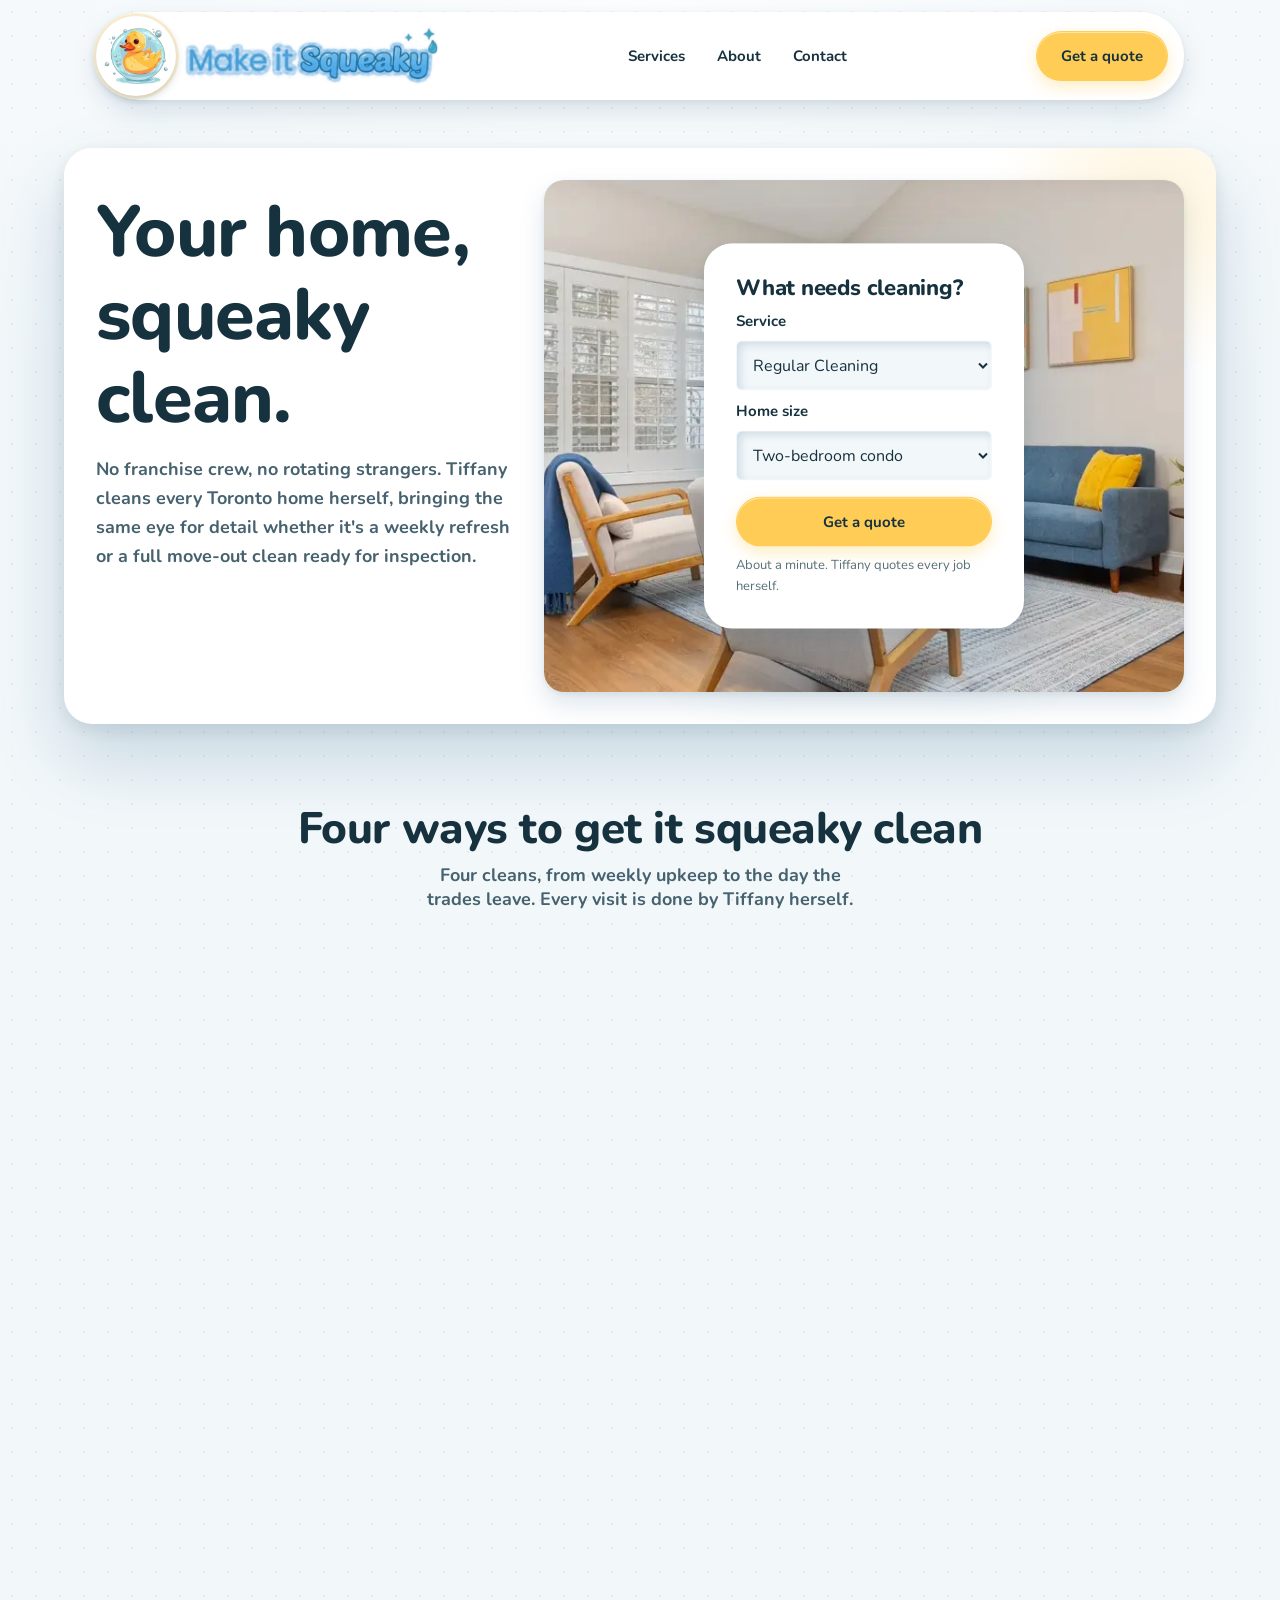
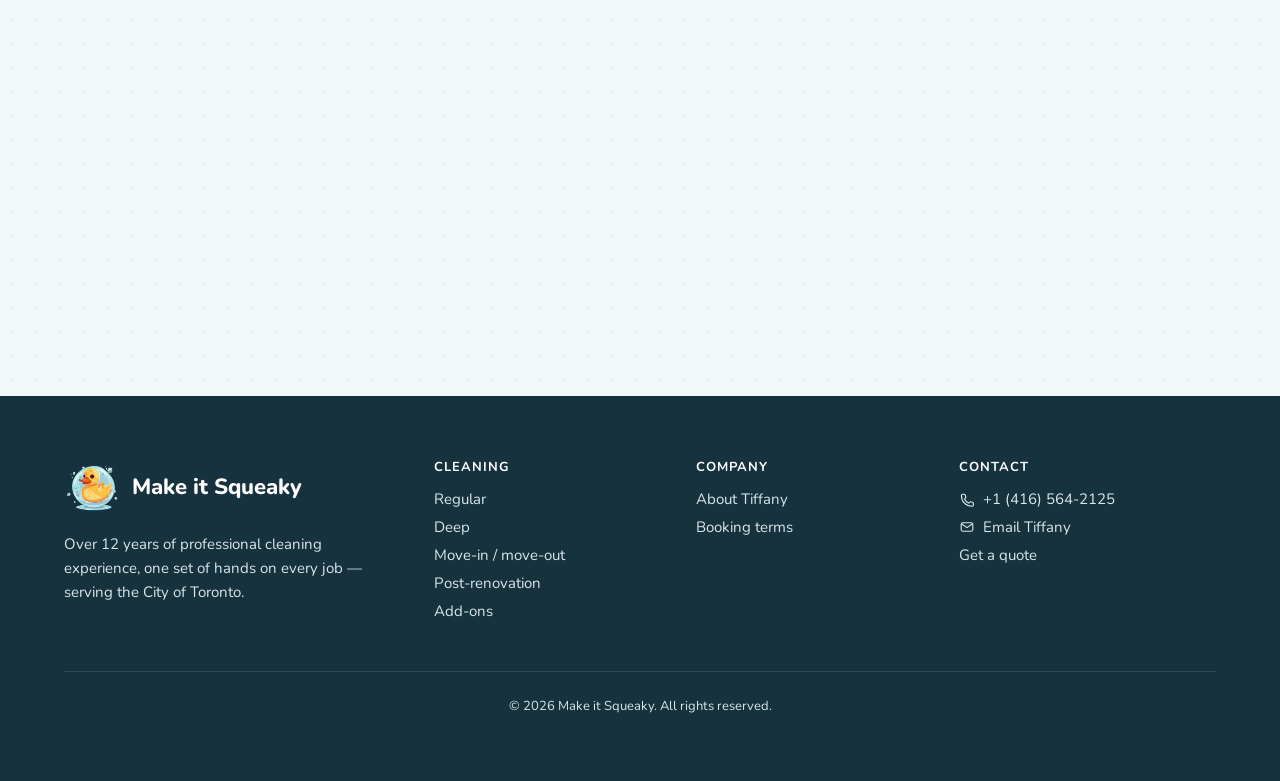
==== commit ec68efd0: "Publish site update" ====
--- a/index.html
+++ b/index.html
@@ -241,6 +241,61 @@
         <p class="ms-services__note"><span class="ms-services__part">Serving the City of Toronto</span><span class="ms-services__sep" aria-hidden="true"> · </span><span class="ms-services__part">Just outside the city? <a href="about.html#contact-heading">Ask Tiffany</a></span></p>
       </div>
     </section>
+    <!-- Tiffany's own before-and-after photos (2026-10-31), the three pairs
+         shot from the same spot. Each frame is a native range input over two
+         photos; assets/js/compare.js moves the clip. Captions name the
+         subject only — the job, the home and the clean are not known. -->
+    <section class="ms-section ms-work" id="work" aria-labelledby="work-heading">
+      <div class="ms-container">
+        <div class="ms-section__head">
+          <h2 id="work-heading" class="ms-section-heading">Before and after</h2>
+          <p class="ms-section-lead">Tiffany's own photos: the same oven, stovetop and tub, before and after. Drag the handle.</p>
+        </div>
+        <div class="ms-compare-grid">
+          <figure class="ms-compare">
+            <div class="ms-compare__frame">
+              <img class="ms-compare__img ms-compare__img--after" src="assets/img/work/oven-after.webp" srcset="assets/img/work/oven-after.webp 800w, assets/img/work/oven-after@2x.webp 1400w" sizes="(min-width: 64em) 23rem, calc(100vw - 2rem)" width="800" height="600" alt="The same oven after the clean, racks and floor bright" loading="lazy" decoding="async">
+              <div class="ms-compare__before">
+                <img class="ms-compare__img" src="assets/img/work/oven-before.webp" srcset="assets/img/work/oven-before.webp 800w, assets/img/work/oven-before@2x.webp 1400w" sizes="(min-width: 64em) 23rem, calc(100vw - 2rem)" width="800" height="600" alt="An oven interior before the clean, with baked-on residue over the racks and floor" loading="lazy" decoding="async">
+              </div>
+              <input class="ms-compare__range" type="range" min="0" max="100" value="50" aria-label="Oven: slide to compare before and after">
+              <div class="ms-compare__divider" aria-hidden="true"><span class="ms-compare__knob"></span></div>
+              <span class="ms-compare__tag ms-compare__tag--before" aria-hidden="true">Before</span>
+              <span class="ms-compare__tag ms-compare__tag--after" aria-hidden="true">After</span>
+            </div>
+            <figcaption class="ms-compare__caption">Inside the oven</figcaption>
+          </figure>
+
+          <figure class="ms-compare">
+            <div class="ms-compare__frame">
+              <img class="ms-compare__img ms-compare__img--after" src="assets/img/work/stove-after.webp" srcset="assets/img/work/stove-after.webp 800w, assets/img/work/stove-after@2x.webp 1400w" sizes="(min-width: 64em) 23rem, calc(100vw - 2rem)" width="800" height="600" alt="The same stovetop after the clean, grates and burners wiped clean" loading="lazy" decoding="async">
+              <div class="ms-compare__before">
+                <img class="ms-compare__img" src="assets/img/work/stove-before.webp" srcset="assets/img/work/stove-before.webp 800w, assets/img/work/stove-before@2x.webp 1400w" sizes="(min-width: 64em) 23rem, calc(100vw - 2rem)" width="800" height="600" alt="A gas stovetop before the clean, with grease and crumbs under the grates" loading="lazy" decoding="async">
+              </div>
+              <input class="ms-compare__range" type="range" min="0" max="100" value="50" aria-label="Stovetop: slide to compare before and after">
+              <div class="ms-compare__divider" aria-hidden="true"><span class="ms-compare__knob"></span></div>
+              <span class="ms-compare__tag ms-compare__tag--before" aria-hidden="true">Before</span>
+              <span class="ms-compare__tag ms-compare__tag--after" aria-hidden="true">After</span>
+            </div>
+            <figcaption class="ms-compare__caption">Gas stovetop</figcaption>
+          </figure>
+
+          <figure class="ms-compare">
+            <div class="ms-compare__frame">
+              <img class="ms-compare__img ms-compare__img--after" src="assets/img/work/tub-after.webp" srcset="assets/img/work/tub-after.webp 800w, assets/img/work/tub-after@2x.webp 1400w" sizes="(min-width: 64em) 23rem, calc(100vw - 2rem)" width="800" height="600" alt="The same bathtub after the clean, white from edge to edge" loading="lazy" decoding="async">
+              <div class="ms-compare__before">
+                <img class="ms-compare__img" src="assets/img/work/tub-before.webp" srcset="assets/img/work/tub-before.webp 800w, assets/img/work/tub-before@2x.webp 1400w" sizes="(min-width: 64em) 23rem, calc(100vw - 2rem)" width="800" height="600" alt="A bathtub before the clean, with soap scum and a stained floor" loading="lazy" decoding="async">
+              </div>
+              <input class="ms-compare__range" type="range" min="0" max="100" value="50" aria-label="Bathtub: slide to compare before and after">
+              <div class="ms-compare__divider" aria-hidden="true"><span class="ms-compare__knob"></span></div>
+              <span class="ms-compare__tag ms-compare__tag--before" aria-hidden="true">Before</span>
+              <span class="ms-compare__tag ms-compare__tag--after" aria-hidden="true">After</span>
+            </div>
+            <figcaption class="ms-compare__caption">Bathtub and surround</figcaption>
+          </figure>
+        </div>
+      </div>
+    </section>
   </main>
 
   <footer class="ms-footer">
@@ -299,5 +354,6 @@
   </footer>
 
   <script type="module" src="assets/js/ui.js"></script>
+  <script type="module" src="assets/js/compare.js"></script>
 </body>
 </html>
--- a/assets/css/site.css
+++ b/assets/css/site.css
@@ -82,6 +82,8 @@
   --ms-color-footer-border: #2A4C5C;
 
   --ms-color-focus: var(--ms-color-blue-dark);
+  --ms-color-scrim: rgba(22, 50, 63, 0.72);        /* ink over a photo: the Before / After tags */
+  --ms-color-ink-hairline: rgba(22, 50, 63, 0.18); /* a 1px ink edge on a light surface */
 
   /* Type — rounded/humanist warmth, not Inter, not a serif. Graceful-
      enhancement stack: if the visitor has a rounded system font installed
@@ -2537,3 +2539,153 @@
     animation: none;
   }
 }
+
+/* ==========================================================================
+   Before / After compare — the home page's proof panels (2026-10-31).
+
+   A frame holds the after photo, the before photo clipped to --ms-pos from
+   the left, a divider with a knob, two corner tags, and a transparent native
+   range input over everything. The input is the only interactive element:
+   drag, tap, click-to-jump and arrow keys are the browser's. compare.js
+   copies its value into --ms-pos; without it the frame rests at 50/50.
+   ========================================================================== */
+.ms-compare-grid {
+  display: grid;
+  grid-template-columns: 1fr;
+  gap: var(--ms-space-5);
+}
+@media (min-width: 64em) {
+  .ms-compare-grid { grid-template-columns: repeat(3, 1fr); }
+}
+
+.ms-compare { margin: 0; }
+
+.ms-compare__frame {
+  --ms-pos: 50%;
+  position: relative;
+  aspect-ratio: 4 / 3;
+  overflow: hidden;
+  border-radius: var(--ms-radius-lg);
+  /* Page ground, not card white: a frame whose lazy photos have not landed
+     yet reads as a soft placeholder, not a blank card with a gold button. */
+  background: var(--ms-color-surface-base);
+  box-shadow: var(--ms-shadow-raised-sm);
+  user-select: none;
+  -webkit-user-select: none;
+}
+
+.ms-compare__img {
+  position: absolute;
+  inset: 0;
+  display: block;
+  width: 100%;
+  height: 100%;
+  object-fit: cover;
+  pointer-events: none;
+}
+
+.ms-compare__before {
+  position: absolute;
+  inset: 0;
+  clip-path: inset(0 calc(100% - var(--ms-pos)) 0 0);
+}
+
+/* The range covers the frame and is invisible; its thumb is tall and wide so
+   a press anywhere on the frame lands on the track and jumps the value. */
+.ms-compare__range {
+  position: absolute;
+  inset: 0;
+  z-index: 2;
+  width: 100%;
+  height: 100%;
+  margin: 0;
+  padding: 0;
+  opacity: 0;
+  cursor: ew-resize;
+  appearance: none;
+  -webkit-appearance: none;
+  background: transparent;
+  touch-action: pan-y;
+}
+.ms-compare__range::-webkit-slider-runnable-track { height: 100%; background: transparent; }
+.ms-compare__range::-webkit-slider-thumb { -webkit-appearance: none; width: 44px; height: 100%; background: transparent; }
+.ms-compare__range::-moz-range-track { height: 100%; background: transparent; }
+.ms-compare__range::-moz-range-thumb { width: 44px; height: 100%; border: 0; border-radius: 0; background: transparent; }
+
+.ms-compare__divider {
+  position: absolute;
+  top: 0;
+  bottom: 0;
+  left: var(--ms-pos);
+  width: 2px;
+  transform: translateX(-50%);
+  background: var(--ms-color-surface);
+  box-shadow: 0 0 0 1px var(--ms-color-ink-hairline);
+  pointer-events: none;
+  z-index: 1;
+}
+
+/* The knob: gold like every press-me on the site, 44px, with two chevrons. */
+.ms-compare__knob {
+  position: absolute;
+  top: 50%;
+  left: 50%;
+  width: 44px;
+  height: 44px;
+  transform: translate(-50%, -50%);
+  border-radius: var(--ms-radius-pill);
+  background: var(--ms-color-gold);
+  box-shadow: var(--ms-shadow-raised-sm);
+  transition: background var(--ms-duration-base) var(--ms-ease);
+}
+.ms-compare__knob::before,
+.ms-compare__knob::after {
+  content: "";
+  position: absolute;
+  top: 50%;
+  width: 8px;
+  height: 8px;
+  border-top: 2px solid var(--ms-color-gold-ink);
+  border-left: 2px solid var(--ms-color-gold-ink);
+}
+.ms-compare__knob::before { left: 11px; transform: translateY(-50%) rotate(-45deg); }
+.ms-compare__knob::after { right: 11px; transform: translateY(-50%) rotate(135deg); }
+.ms-compare__frame:hover .ms-compare__knob { background: var(--ms-color-gold-hover); }
+.ms-compare__range:focus-visible + .ms-compare__divider .ms-compare__knob {
+  outline: 3px solid var(--ms-color-focus);
+  outline-offset: 2px;
+}
+
+.ms-compare__tag {
+  position: absolute;
+  top: var(--ms-space-3);
+  z-index: 1;
+  padding: 0.2rem 0.6rem;
+  border-radius: var(--ms-radius-pill);
+  background: var(--ms-color-scrim);
+  color: var(--ms-color-footer-ink);
+  font-size: var(--ms-text-xs);
+  font-weight: 700;
+  letter-spacing: 0.06em;
+  text-transform: uppercase;
+  pointer-events: none;
+}
+.ms-compare__tag--before { left: var(--ms-space-3); }
+.ms-compare__tag--after { right: var(--ms-space-3); }
+
+.ms-compare__caption {
+  margin-top: var(--ms-space-3);
+  text-align: center;
+  color: var(--ms-color-ink-soft);
+  font-size: var(--ms-text-sm);
+  font-weight: 400;
+}
+
+/* One rhythm unit at the seam: the services section above keeps its bottom
+   step, so this section brings no top step of its own. */
+.ms-services + .ms-work { padding-top: 0; }
+
+/* At either end the corner tag would sit over the other photo; fade it. */
+.ms-compare__tag { transition: opacity var(--ms-duration-base) var(--ms-ease); }
+.ms-compare__frame.is-at-start .ms-compare__tag--before,
+.ms-compare__frame.is-at-end .ms-compare__tag--after { opacity: 0; }
--- a/assets/css/mobile.css
+++ b/assets/css/mobile.css
@@ -600,3 +600,11 @@
 
 /* The same "there is more this way" glyph the service tiles use. */
 .ms-quote-bar__value::after { content: '\00a0\203A'; }
+
+/* --------------------------------------------------------------------------
+   Before / After compare: one panel per row, the tiles' phone gap, and a
+   knob that stays the full 44px under a thumb.
+   -------------------------------------------------------------------------- */
+.ms-compare-grid { gap: var(--ms-space-4); }
+.ms-compare__caption { margin-top: var(--ms-space-2); }
+.ms-services + .ms-work { padding-top: 0; }
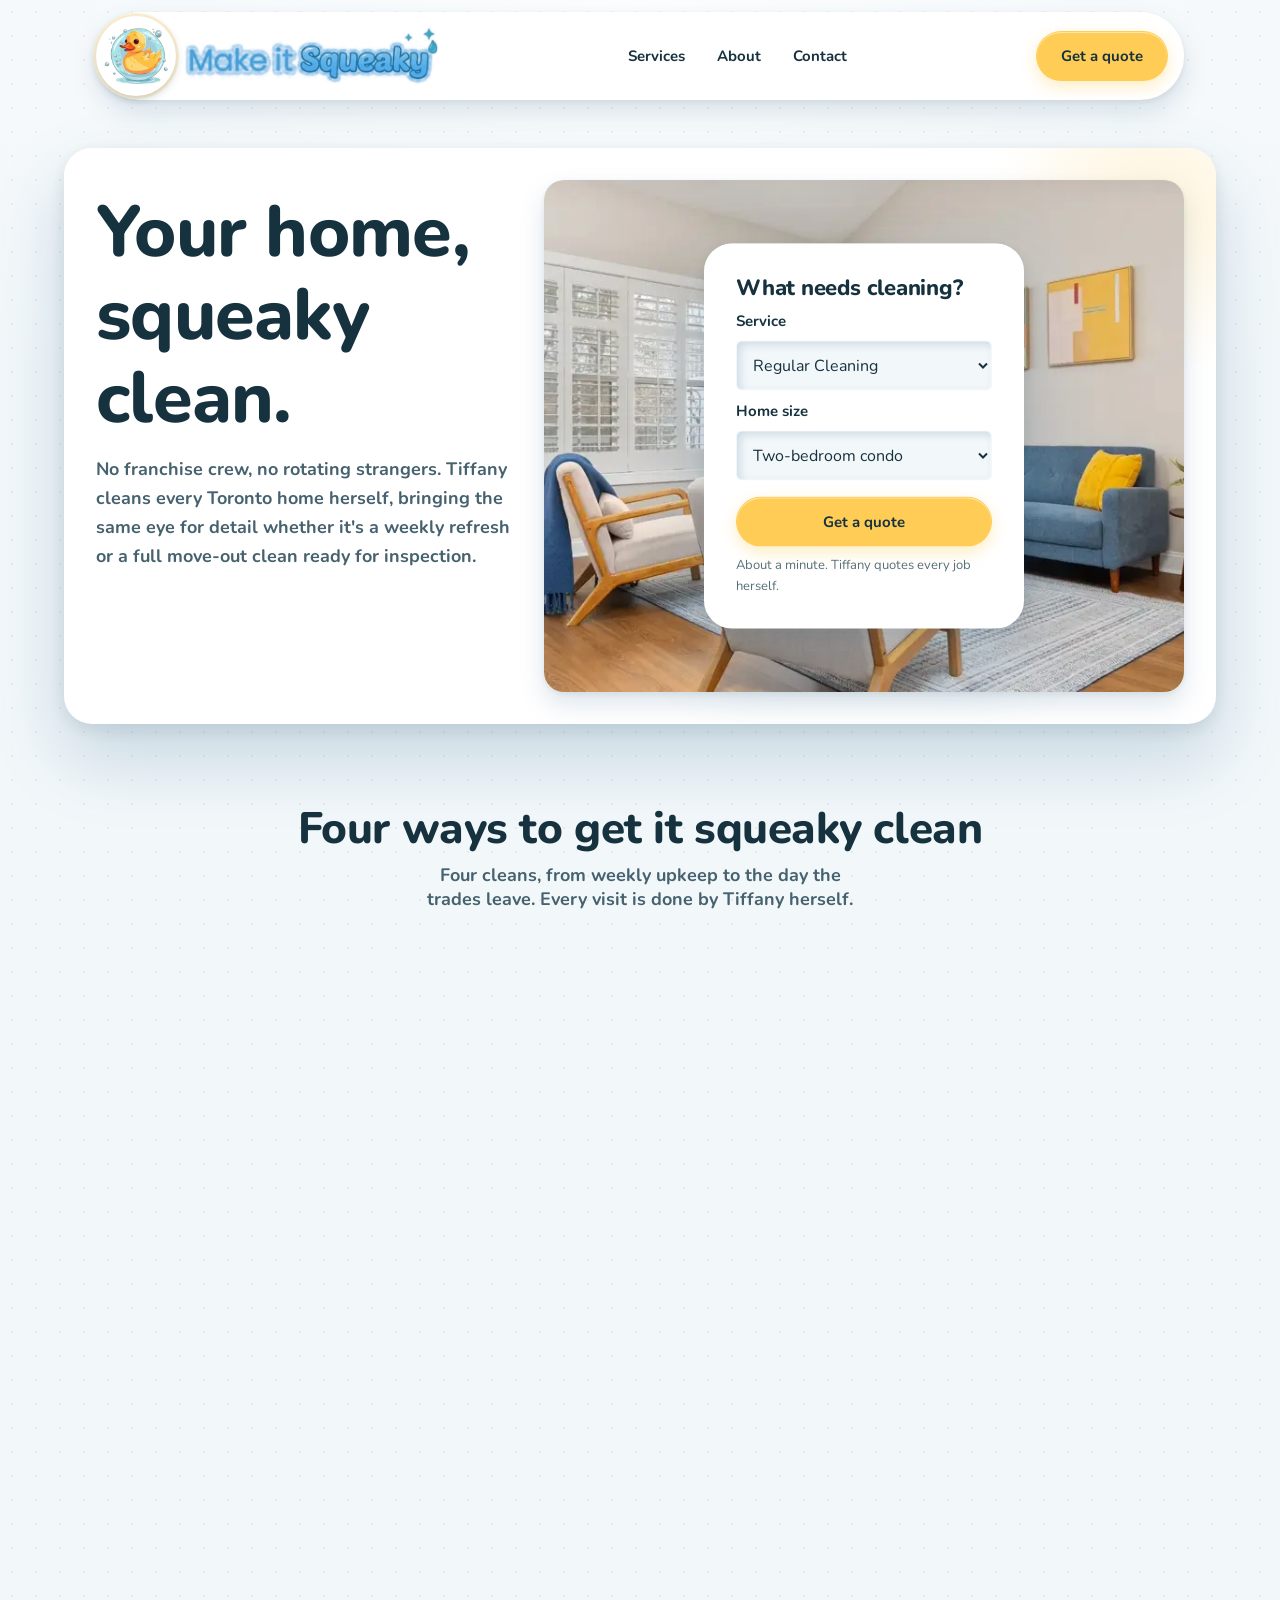
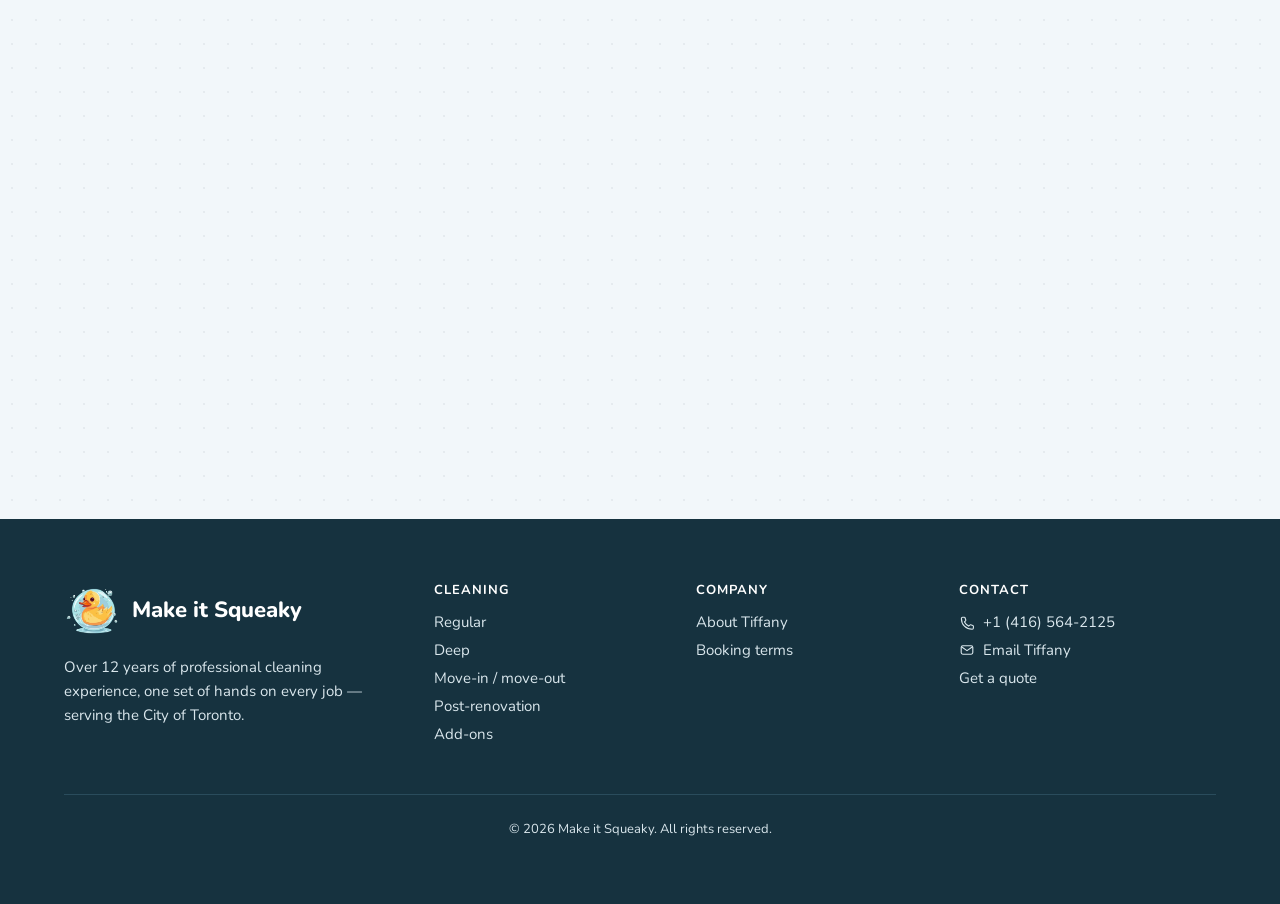
==== commit 3bbad73c: "Publish site update" ====
--- a/index.html
+++ b/index.html
@@ -241,57 +241,44 @@
         <p class="ms-services__note"><span class="ms-services__part">Serving the City of Toronto</span><span class="ms-services__sep" aria-hidden="true"> · </span><span class="ms-services__part">Just outside the city? <a href="about.html#contact-heading">Ask Tiffany</a></span></p>
       </div>
     </section>
-    <!-- Tiffany's own before-and-after photos (2026-10-31), the three pairs
-         shot from the same spot. Each frame is a native range input over two
+    <!-- Tiffany's own before-and-after photos (2026-10-31): two tubs, the
+         pairs whose difference is unmistakable (Jon dropped the oven and the
+         rusty stovetop the same day). Each frame is a native range input over two
          photos; assets/js/compare.js moves the clip. Captions name the
          subject only — the job, the home and the clean are not known. -->
     <section class="ms-section ms-work" id="work" aria-labelledby="work-heading">
       <div class="ms-container">
         <div class="ms-section__head">
           <h2 id="work-heading" class="ms-section-heading">Before and after</h2>
-          <p class="ms-section-lead">Tiffany's own photos: the same oven, stovetop and tub, before and after. Drag the handle.</p>
+          <p class="ms-section-lead">Tiffany's own photos: two bathtubs, each before and after. Drag the handle.</p>
         </div>
         <div class="ms-compare-grid">
           <figure class="ms-compare">
             <div class="ms-compare__frame">
-              <img class="ms-compare__img ms-compare__img--after" src="assets/img/work/oven-after.webp" srcset="assets/img/work/oven-after.webp 800w, assets/img/work/oven-after@2x.webp 1400w" sizes="(min-width: 64em) 23rem, calc(100vw - 2rem)" width="800" height="600" alt="The same oven after the clean, racks and floor bright" loading="lazy" decoding="async">
+              <img class="ms-compare__img ms-compare__img--after" src="assets/img/work/tub-after.webp" srcset="assets/img/work/tub-after.webp 800w, assets/img/work/tub-after@2x.webp 1400w" sizes="(min-width: 64em) 35rem, calc(100vw - 2rem)" width="800" height="600" alt="The same bathtub after the clean, white from edge to edge" loading="lazy" decoding="async">
               <div class="ms-compare__before">
-                <img class="ms-compare__img" src="assets/img/work/oven-before.webp" srcset="assets/img/work/oven-before.webp 800w, assets/img/work/oven-before@2x.webp 1400w" sizes="(min-width: 64em) 23rem, calc(100vw - 2rem)" width="800" height="600" alt="An oven interior before the clean, with baked-on residue over the racks and floor" loading="lazy" decoding="async">
+                <img class="ms-compare__img" src="assets/img/work/tub-before.webp" srcset="assets/img/work/tub-before.webp 800w, assets/img/work/tub-before@2x.webp 1400w" sizes="(min-width: 64em) 35rem, calc(100vw - 2rem)" width="800" height="600" alt="A bathtub before the clean, with soap scum and a stained floor" loading="lazy" decoding="async">
               </div>
-              <input class="ms-compare__range" type="range" min="0" max="100" value="50" aria-label="Oven: slide to compare before and after">
+              <input class="ms-compare__range" type="range" min="0" max="100" value="50" aria-label="Bathtub, white tile: slide to compare before and after">
               <div class="ms-compare__divider" aria-hidden="true"><span class="ms-compare__knob"></span></div>
               <span class="ms-compare__tag ms-compare__tag--before" aria-hidden="true">Before</span>
               <span class="ms-compare__tag ms-compare__tag--after" aria-hidden="true">After</span>
             </div>
-            <figcaption class="ms-compare__caption">Inside the oven</figcaption>
+            <figcaption class="ms-compare__caption">Bathtub, white tile</figcaption>
           </figure>
 
           <figure class="ms-compare">
             <div class="ms-compare__frame">
-              <img class="ms-compare__img ms-compare__img--after" src="assets/img/work/stove-after.webp" srcset="assets/img/work/stove-after.webp 800w, assets/img/work/stove-after@2x.webp 1400w" sizes="(min-width: 64em) 23rem, calc(100vw - 2rem)" width="800" height="600" alt="The same stovetop after the clean, grates and burners wiped clean" loading="lazy" decoding="async">
+              <img class="ms-compare__img ms-compare__img--after" src="assets/img/work/tub2-after.webp" srcset="assets/img/work/tub2-after.webp 800w, assets/img/work/tub2-after@2x.webp 1298w" sizes="(min-width: 64em) 35rem, calc(100vw - 2rem)" width="800" height="600" alt="The same bathtub after the clean, the stain gone" loading="lazy" decoding="async">
               <div class="ms-compare__before">
-                <img class="ms-compare__img" src="assets/img/work/stove-before.webp" srcset="assets/img/work/stove-before.webp 800w, assets/img/work/stove-before@2x.webp 1400w" sizes="(min-width: 64em) 23rem, calc(100vw - 2rem)" width="800" height="600" alt="A gas stovetop before the clean, with grease and crumbs under the grates" loading="lazy" decoding="async">
+                <img class="ms-compare__img" src="assets/img/work/tub2-before.webp" srcset="assets/img/work/tub2-before.webp 800w, assets/img/work/tub2-before@2x.webp 1298w" sizes="(min-width: 64em) 35rem, calc(100vw - 2rem)" width="800" height="600" alt="A bathtub before the clean, with a rust-coloured stain around the drain" loading="lazy" decoding="async">
               </div>
-              <input class="ms-compare__range" type="range" min="0" max="100" value="50" aria-label="Stovetop: slide to compare before and after">
+              <input class="ms-compare__range" type="range" min="0" max="100" value="50" aria-label="Bathtub, subway tile: slide to compare before and after">
               <div class="ms-compare__divider" aria-hidden="true"><span class="ms-compare__knob"></span></div>
               <span class="ms-compare__tag ms-compare__tag--before" aria-hidden="true">Before</span>
               <span class="ms-compare__tag ms-compare__tag--after" aria-hidden="true">After</span>
             </div>
-            <figcaption class="ms-compare__caption">Gas stovetop</figcaption>
-          </figure>
-
-          <figure class="ms-compare">
-            <div class="ms-compare__frame">
-              <img class="ms-compare__img ms-compare__img--after" src="assets/img/work/tub-after.webp" srcset="assets/img/work/tub-after.webp 800w, assets/img/work/tub-after@2x.webp 1400w" sizes="(min-width: 64em) 23rem, calc(100vw - 2rem)" width="800" height="600" alt="The same bathtub after the clean, white from edge to edge" loading="lazy" decoding="async">
-              <div class="ms-compare__before">
-                <img class="ms-compare__img" src="assets/img/work/tub-before.webp" srcset="assets/img/work/tub-before.webp 800w, assets/img/work/tub-before@2x.webp 1400w" sizes="(min-width: 64em) 23rem, calc(100vw - 2rem)" width="800" height="600" alt="A bathtub before the clean, with soap scum and a stained floor" loading="lazy" decoding="async">
-              </div>
-              <input class="ms-compare__range" type="range" min="0" max="100" value="50" aria-label="Bathtub: slide to compare before and after">
-              <div class="ms-compare__divider" aria-hidden="true"><span class="ms-compare__knob"></span></div>
-              <span class="ms-compare__tag ms-compare__tag--before" aria-hidden="true">Before</span>
-              <span class="ms-compare__tag ms-compare__tag--after" aria-hidden="true">After</span>
-            </div>
-            <figcaption class="ms-compare__caption">Bathtub and surround</figcaption>
+            <figcaption class="ms-compare__caption">Bathtub, subway tile</figcaption>
           </figure>
         </div>
       </div>
--- a/assets/css/site.css
+++ b/assets/css/site.css
@@ -2555,7 +2555,7 @@
   gap: var(--ms-space-5);
 }
 @media (min-width: 64em) {
-  .ms-compare-grid { grid-template-columns: repeat(3, 1fr); }
+  .ms-compare-grid { grid-template-columns: repeat(2, 1fr); }
 }
 
 .ms-compare { margin: 0; }
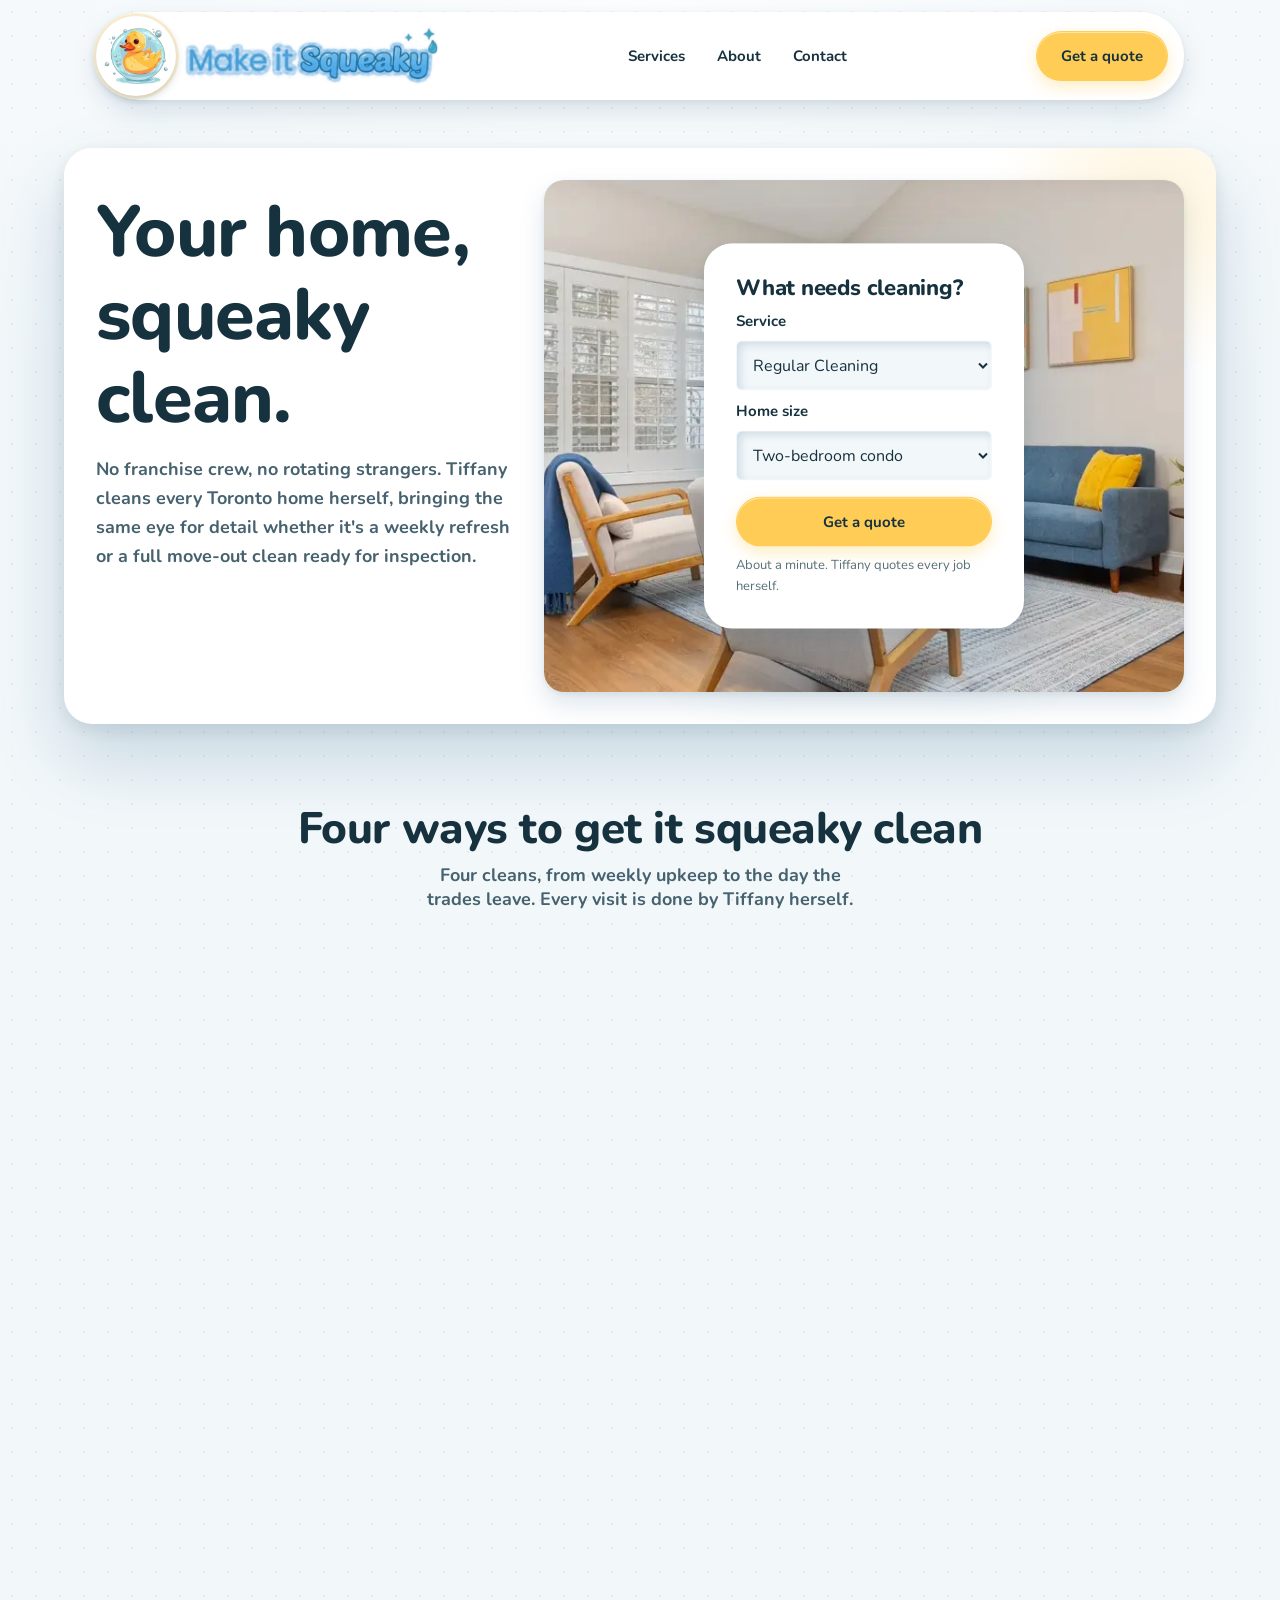
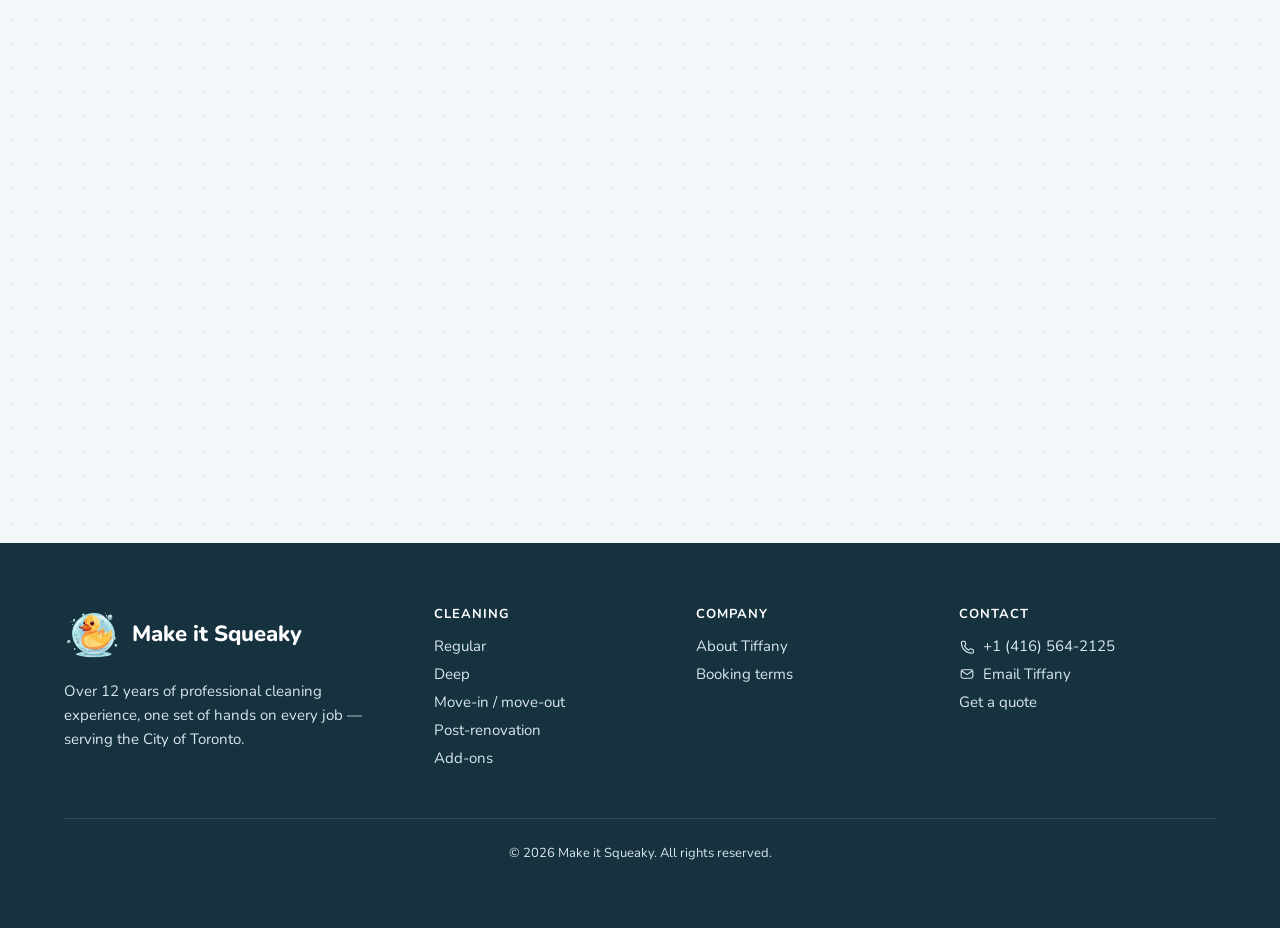
==== commit bb2de657: "Publish site update" ====
--- a/index.html
+++ b/index.html
@@ -241,16 +241,17 @@
         <p class="ms-services__note"><span class="ms-services__part">Serving the City of Toronto</span><span class="ms-services__sep" aria-hidden="true"> · </span><span class="ms-services__part">Just outside the city? <a href="about.html#contact-heading">Ask Tiffany</a></span></p>
       </div>
     </section>
-    <!-- Tiffany's own before-and-after photos (2026-10-31): two tubs, the
-         pairs whose difference is unmistakable (Jon dropped the oven and the
-         rusty stovetop the same day). Each frame is a native range input over two
+    <!-- Tiffany's own before-and-after photos (2026-10-31): the bathtub
+         and the kitchen sink, the pairs whose difference is unmistakable
+         (Jon dropped the oven, the rusty stovetop and a second basin that
+         was not a tub). Each frame is a native range input over two
          photos; assets/js/compare.js moves the clip. Captions name the
          subject only — the job, the home and the clean are not known. -->
     <section class="ms-section ms-work" id="work" aria-labelledby="work-heading">
       <div class="ms-container">
         <div class="ms-section__head">
           <h2 id="work-heading" class="ms-section-heading">Before and after</h2>
-          <p class="ms-section-lead">Tiffany's own photos: two bathtubs, each before and after. Drag the handle.</p>
+          <p class="ms-section-lead">Tiffany's own photos: a bathtub and a kitchen sink, each before and after. Drag the handle.</p>
         </div>
         <div class="ms-compare-grid">
           <figure class="ms-compare">
@@ -259,26 +260,26 @@
               <div class="ms-compare__before">
                 <img class="ms-compare__img" src="assets/img/work/tub-before.webp" srcset="assets/img/work/tub-before.webp 800w, assets/img/work/tub-before@2x.webp 1400w" sizes="(min-width: 64em) 35rem, calc(100vw - 2rem)" width="800" height="600" alt="A bathtub before the clean, with soap scum and a stained floor" loading="lazy" decoding="async">
               </div>
-              <input class="ms-compare__range" type="range" min="0" max="100" value="50" aria-label="Bathtub, white tile: slide to compare before and after">
+              <input class="ms-compare__range" type="range" min="0" max="100" value="50" aria-label="Bathtub: slide to compare before and after">
               <div class="ms-compare__divider" aria-hidden="true"><span class="ms-compare__knob"></span></div>
               <span class="ms-compare__tag ms-compare__tag--before" aria-hidden="true">Before</span>
               <span class="ms-compare__tag ms-compare__tag--after" aria-hidden="true">After</span>
             </div>
-            <figcaption class="ms-compare__caption">Bathtub, white tile</figcaption>
+            <figcaption class="ms-compare__caption">Bathtub</figcaption>
           </figure>
 
           <figure class="ms-compare">
             <div class="ms-compare__frame">
-              <img class="ms-compare__img ms-compare__img--after" src="assets/img/work/tub2-after.webp" srcset="assets/img/work/tub2-after.webp 800w, assets/img/work/tub2-after@2x.webp 1298w" sizes="(min-width: 64em) 35rem, calc(100vw - 2rem)" width="800" height="600" alt="The same bathtub after the clean, the stain gone" loading="lazy" decoding="async">
+              <img class="ms-compare__img ms-compare__img--after" src="assets/img/work/sink-after.webp" srcset="assets/img/work/sink-after.webp 800w, assets/img/work/sink-after@2x.webp 1400w" sizes="(min-width: 64em) 35rem, calc(100vw - 2rem)" width="800" height="600" alt="The same kitchen sink after the clean, the steel bright and the drains clear" loading="lazy" decoding="async">
               <div class="ms-compare__before">
-                <img class="ms-compare__img" src="assets/img/work/tub2-before.webp" srcset="assets/img/work/tub2-before.webp 800w, assets/img/work/tub2-before@2x.webp 1298w" sizes="(min-width: 64em) 35rem, calc(100vw - 2rem)" width="800" height="600" alt="A bathtub before the clean, with a rust-coloured stain around the drain" loading="lazy" decoding="async">
+                <img class="ms-compare__img" src="assets/img/work/sink-before.webp" srcset="assets/img/work/sink-before.webp 800w, assets/img/work/sink-before@2x.webp 1400w" sizes="(min-width: 64em) 35rem, calc(100vw - 2rem)" width="800" height="600" alt="A double kitchen sink before the clean, dull with a clogged drain and residue in the basins" loading="lazy" decoding="async">
               </div>
-              <input class="ms-compare__range" type="range" min="0" max="100" value="50" aria-label="Bathtub, subway tile: slide to compare before and after">
+              <input class="ms-compare__range" type="range" min="0" max="100" value="50" aria-label="Kitchen sink: slide to compare before and after">
               <div class="ms-compare__divider" aria-hidden="true"><span class="ms-compare__knob"></span></div>
               <span class="ms-compare__tag ms-compare__tag--before" aria-hidden="true">Before</span>
               <span class="ms-compare__tag ms-compare__tag--after" aria-hidden="true">After</span>
             </div>
-            <figcaption class="ms-compare__caption">Bathtub, subway tile</figcaption>
+            <figcaption class="ms-compare__caption">Kitchen sink</figcaption>
           </figure>
         </div>
       </div>
